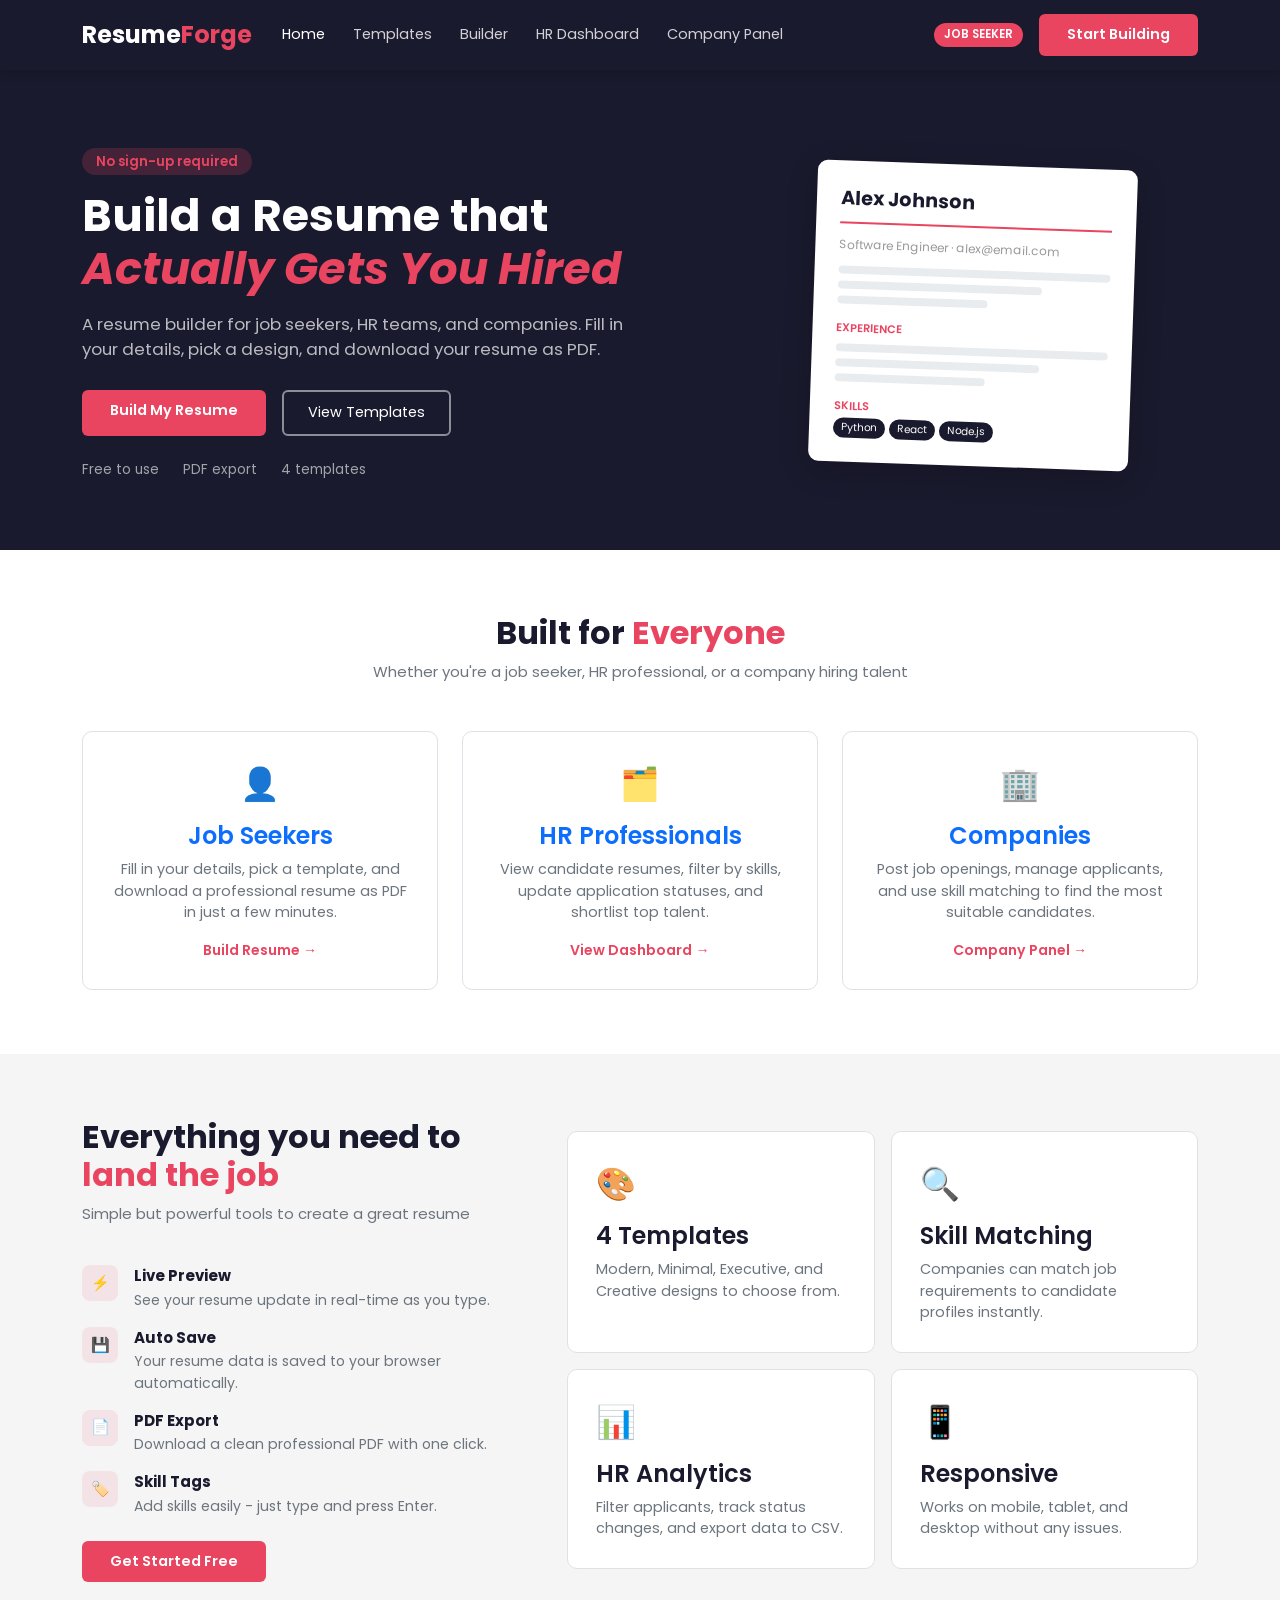
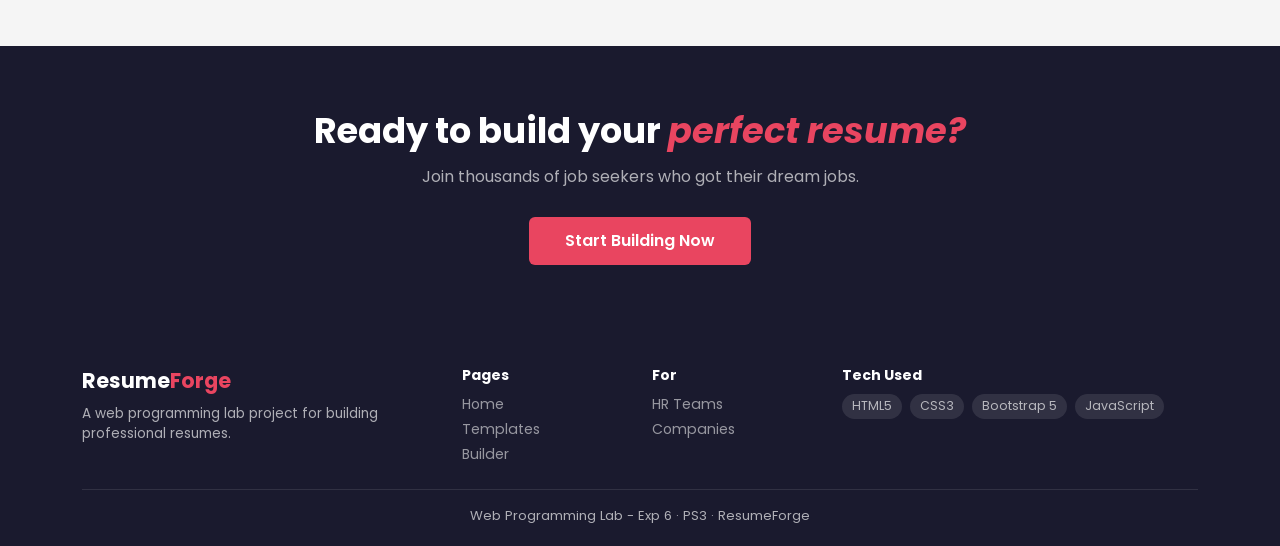
==== index.html @ 3fb2680b "abc" ====
<!DOCTYPE html>
<html lang="en">
<head>
  <meta charset="UTF-8">
  <meta name="viewport" content="width=device-width, initial-scale=1.0">
  <title>ResumeForge - Build Your Resume</title>
  <link href="https://cdn.jsdelivr.net/npm/bootstrap@5.3.0/dist/css/bootstrap.min.css" rel="stylesheet">
  <link rel="stylesheet" href="style.css">
</head>
<body>

<!-- Navbar -->
<nav class="navbar navbar-expand-lg">
  <div class="container">
    <a class="navbar-brand" href="index.html">Resume<span>Forge</span></a>
    <button class="navbar-toggler" type="button" data-bs-toggle="collapse" data-bs-target="#navMenu">
      <span class="navbar-toggler-icon"></span>
    </button>
    <div class="collapse navbar-collapse" id="navMenu">
      <ul class="navbar-nav me-auto mb-2 mb-lg-0">
        <li class="nav-item"><a class="nav-link active" href="index.html">Home</a></li>
        <li class="nav-item"><a class="nav-link" href="templates.html">Templates</a></li>
        <li class="nav-item"><a class="nav-link" href="builder.html">Builder</a></li>
        <li class="nav-item"><a class="nav-link" href="hr-dashboard.html">HR Dashboard</a></li>
        <li class="nav-item"><a class="nav-link" href="company.html">Company Panel</a></li>
      </ul>
      <div class="d-flex align-items-center gap-3">
        <span class="role-badge">Job Seeker</span>
        <a href="builder.html" class="btn-main">Start Building</a>
      </div>
    </div>
  </div>
</nav>

<!-- Hero Section -->
<section class="hero-section">
  <div class="container">
    <div class="row align-items-center">

      <!-- Left side text -->
      <div class="col-lg-6">
        <div class="mb-3">
          <span style="background:rgba(233,69,96,0.2); color:#e94560; padding:4px 14px; border-radius:20px; font-size:0.82rem; font-weight:600">
            No sign-up required
          </span>
        </div>
        <h1>Build a Resume that <em>Actually Gets You Hired</em></h1>
        <p>A resume builder for job seekers, HR teams, and companies. Fill in your details, pick a design, and download your resume as PDF.</p>
        <div class="d-flex flex-wrap gap-3">
          <a href="builder.html" class="btn-main">Build My Resume</a>
          <a href="templates.html" class="btn-outline-white">View Templates</a>
        </div>
        <div class="mt-4 d-flex gap-4" style="font-size:0.85rem; color:rgba(255,255,255,0.6)">
          <span>Free to use</span>
          <span>PDF export</span>
          <span>4 templates</span>
        </div>
      </div>

      <!-- Right side: sample resume card -->
      <div class="col-lg-5 offset-lg-1 mt-4 mt-lg-0">
        <div class="resume-demo-card">
          <div class="demo-name">Alex Johnson</div>
          <div style="font-size:0.75rem; color:#999; margin-bottom:12px">Software Engineer &middot; alex@email.com</div>
          <div class="demo-line"></div>
          <div class="demo-line medium"></div>
          <div class="demo-line short"></div>
          <div class="mt-3 mb-1" style="font-size:0.7rem; color:#e94560; font-weight:600; text-transform:uppercase">Experience</div>
          <div class="demo-line"></div>
          <div class="demo-line medium"></div>
          <div class="demo-line short"></div>
          <div class="mt-3 mb-1" style="font-size:0.7rem; color:#e94560; font-weight:600; text-transform:uppercase">Skills</div>
          <div class="d-flex gap-1 flex-wrap">
            <span style="background:#1a1a2e; color:white; padding:2px 8px; border-radius:20px; font-size:0.65rem">Python</span>
            <span style="background:#1a1a2e; color:white; padding:2px 8px; border-radius:20px; font-size:0.65rem">React</span>
            <span style="background:#1a1a2e; color:white; padding:2px 8px; border-radius:20px; font-size:0.65rem">Node.js</span>
          </div>
        </div>
      </div>

    </div>
  </div>
</section>

<!-- Who is this for -->
<section class="page-section" style="background:white">
  <div class="container">
    <div class="text-center mb-5">
      <h2 class="section-heading">Built for <span>Everyone</span></h2>
      <p class="section-sub">Whether you're a job seeker, HR professional, or a company hiring talent</p>
    </div>
    <div class="row g-4">

      <div class="col-md-4">
        <a href="builder.html" style="text-decoration:none">
          <div class="info-card text-center">
            <div class="icon">👤</div>
            <h4>Job Seekers</h4>
            <p>Fill in your details, pick a template, and download a professional resume as PDF in just a few minutes.</p>
            <div class="mt-3" style="color:#e94560; font-weight:600; font-size:0.88rem">Build Resume &rarr;</div>
          </div>
        </a>
      </div>

      <div class="col-md-4">
        <a href="hr-dashboard.html" style="text-decoration:none">
          <div class="info-card text-center">
            <div class="icon">🗂️</div>
            <h4>HR Professionals</h4>
            <p>View candidate resumes, filter by skills, update application statuses, and shortlist top talent.</p>
            <div class="mt-3" style="color:#e94560; font-weight:600; font-size:0.88rem">View Dashboard &rarr;</div>
          </div>
        </a>
      </div>

      <div class="col-md-4">
        <a href="company.html" style="text-decoration:none">
          <div class="info-card text-center">
            <div class="icon">🏢</div>
            <h4>Companies</h4>
            <p>Post job openings, manage applicants, and use skill matching to find the most suitable candidates.</p>
            <div class="mt-3" style="color:#e94560; font-weight:600; font-size:0.88rem">Company Panel &rarr;</div>
          </div>
        </a>
      </div>

    </div>
  </div>
</section>

<!-- Features -->
<section class="page-section" style="background:#f5f5f5">
  <div class="container">
    <div class="row align-items-center g-5">

      <div class="col-lg-5">
        <h2 class="section-heading">Everything you need to <span>land the job</span></h2>
        <p class="section-sub">Simple but powerful tools to create a great resume</p>

        <div class="d-flex flex-column gap-3">
          <div class="d-flex gap-3">
            <div style="width:36px; height:36px; background:rgba(233,69,96,0.1); border-radius:8px; display:flex; align-items:center; justify-content:center; flex-shrink:0">⚡</div>
            <div>
              <strong>Live Preview</strong>
              <p style="color:#6c757d; font-size:0.88rem; margin:2px 0 0">See your resume update in real-time as you type.</p>
            </div>
          </div>
          <div class="d-flex gap-3">
            <div style="width:36px; height:36px; background:rgba(233,69,96,0.1); border-radius:8px; display:flex; align-items:center; justify-content:center; flex-shrink:0">💾</div>
            <div>
              <strong>Auto Save</strong>
              <p style="color:#6c757d; font-size:0.88rem; margin:2px 0 0">Your resume data is saved to your browser automatically.</p>
            </div>
          </div>
          <div class="d-flex gap-3">
            <div style="width:36px; height:36px; background:rgba(233,69,96,0.1); border-radius:8px; display:flex; align-items:center; justify-content:center; flex-shrink:0">📄</div>
            <div>
              <strong>PDF Export</strong>
              <p style="color:#6c757d; font-size:0.88rem; margin:2px 0 0">Download a clean professional PDF with one click.</p>
            </div>
          </div>
          <div class="d-flex gap-3">
            <div style="width:36px; height:36px; background:rgba(233,69,96,0.1); border-radius:8px; display:flex; align-items:center; justify-content:center; flex-shrink:0">🏷️</div>
            <div>
              <strong>Skill Tags</strong>
              <p style="color:#6c757d; font-size:0.88rem; margin:2px 0 0">Add skills easily - just type and press Enter.</p>
            </div>
          </div>
        </div>

        <div class="mt-4">
          <a href="builder.html" class="btn-main">Get Started Free</a>
        </div>
      </div>

      <div class="col-lg-7">
        <div class="row g-3">
          <div class="col-6">
            <div class="info-card">
              <div class="icon">🎨</div>
              <h4>4 Templates</h4>
              <p>Modern, Minimal, Executive, and Creative designs to choose from.</p>
            </div>
          </div>
          <div class="col-6">
            <div class="info-card">
              <div class="icon">🔍</div>
              <h4>Skill Matching</h4>
              <p>Companies can match job requirements to candidate profiles instantly.</p>
            </div>
          </div>
          <div class="col-6">
            <div class="info-card">
              <div class="icon">📊</div>
              <h4>HR Analytics</h4>
              <p>Filter applicants, track status changes, and export data to CSV.</p>
            </div>
          </div>
          <div class="col-6">
            <div class="info-card">
              <div class="icon">📱</div>
              <h4>Responsive</h4>
              <p>Works on mobile, tablet, and desktop without any issues.</p>
            </div>
          </div>
        </div>
      </div>

    </div>
  </div>
</section>

<!-- CTA Banner -->
<section style="background:#1a1a2e; padding:64px 0; color:white; text-align:center">
  <div class="container">
    <h2 style="font-size:2.2rem; font-weight:700; margin-bottom:12px">Ready to build your <em style="color:#e94560">perfect resume?</em></h2>
    <p style="color:rgba(255,255,255,0.65); font-size:1rem; margin-bottom:28px">Join thousands of job seekers who got their dream jobs.</p>
    <a href="builder.html" class="btn-main" style="font-size:1rem; padding:12px 36px">Start Building Now</a>
  </div>
</section>

<!-- Footer -->
<footer>
  <div class="container">
    <div class="row g-4 mb-4">
      <div class="col-md-4">
        <div class="footer-brand mb-2">Resume<span>Forge</span></div>
        <p style="font-size:0.85rem">A web programming lab project for building professional resumes.</p>
      </div>
      <div class="col-md-2">
        <strong style="color:white; font-size:0.88rem">Pages</strong>
        <div class="mt-2 d-flex flex-column gap-1">
          <a href="index.html">Home</a>
          <a href="templates.html">Templates</a>
          <a href="builder.html">Builder</a>
        </div>
      </div>
      <div class="col-md-2">
        <strong style="color:white; font-size:0.88rem">For</strong>
        <div class="mt-2 d-flex flex-column gap-1">
          <a href="hr-dashboard.html">HR Teams</a>
          <a href="company.html">Companies</a>
        </div>
      </div>
      <div class="col-md-4">
        <strong style="color:white; font-size:0.88rem">Tech Used</strong>
        <div class="mt-2 d-flex flex-wrap gap-2">
          <span style="background:rgba(255,255,255,0.1); padding:3px 10px; border-radius:20px; font-size:0.78rem">HTML5</span>
          <span style="background:rgba(255,255,255,0.1); padding:3px 10px; border-radius:20px; font-size:0.78rem">CSS3</span>
          <span style="background:rgba(255,255,255,0.1); padding:3px 10px; border-radius:20px; font-size:0.78rem">Bootstrap 5</span>
          <span style="background:rgba(255,255,255,0.1); padding:3px 10px; border-radius:20px; font-size:0.78rem">JavaScript</span>
        </div>
      </div>
    </div>
    <div class="border-top pt-3 text-center" style="border-color:rgba(255,255,255,0.1)!important; font-size:0.82rem">
      Web Programming Lab - Exp 6 &middot; PS3 &middot; ResumeForge
    </div>
  </div>
</footer>

<script src="https://cdn.jsdelivr.net/npm/bootstrap@5.3.0/dist/js/bootstrap.bundle.min.js"></script>
<script src="script.js"></script>
</body>
</html>
---- style.css ----
/* Import Google Font */
@import url('https://fonts.googleapis.com/css2?family=Poppins:wght@300;400;500;600;700&display=swap');

/* Color variables - easy to change */
:root {
  --dark: #1a1a2e;
  --red: #e94560;
  --blue: #0f3460;
  --gold: #f5a623;
  --light: #f5f5f5;
  --white: #ffffff;
  --gray: #6c757d;
  --border: #dee2e6;
  --green: #28a745;
}

/* Basic reset */
* {
  box-sizing: border-box;
  margin: 0;
  padding: 0;
}

body {
  font-family: 'Poppins', sans-serif;
  background-color: var(--light);
  color: var(--dark);
  font-size: 15px;
}

/* ---- NAVBAR ---- */
.navbar {
  background-color: var(--dark) !important;
  padding: 12px 0;
  position: sticky;
  top: 0;
  z-index: 999;
  box-shadow: 0 2px 10px rgba(0,0,0,0.2);
}

.navbar-brand {
  font-size: 1.5rem;
  font-weight: 700;
  color: white !important;
}

.navbar-brand span {
  color: var(--red);
}

.nav-link {
  color: rgba(255,255,255,0.8) !important;
  font-size: 0.9rem;
  padding: 6px 14px !important;
}

.nav-link:hover,
.nav-link.active {
  color: white !important;
}

.navbar-toggler {
  border-color: rgba(255,255,255,0.4) !important;
}

.navbar-toggler-icon {
  filter: invert(1);
}

.role-badge {
  background-color: var(--red);
  color: white;
  font-size: 0.72rem;
  padding: 3px 10px;
  border-radius: 20px;
  font-weight: 600;
  text-transform: uppercase;
}

/* ---- BUTTONS ---- */
.btn-main {
  background-color: var(--red);
  color: white;
  border: none;
  padding: 10px 28px;
  border-radius: 6px;
  font-weight: 600;
  font-size: 0.9rem;
  text-decoration: none;
  display: inline-block;
  cursor: pointer;
  transition: background 0.2s;
}

.btn-main:hover {
  background-color: #c73852;
  color: white;
}

.btn-outline-white {
  background: transparent;
  color: white;
  border: 2px solid rgba(255,255,255,0.5);
  padding: 10px 24px;
  border-radius: 6px;
  font-size: 0.9rem;
  text-decoration: none;
  display: inline-block;
  transition: all 0.2s;
}

.btn-outline-white:hover {
  border-color: white;
  color: white;
  background: rgba(255,255,255,0.1);
}

.btn-red {
  background-color: var(--red);
  color: white;
  border: none;
  padding: 7px 18px;
  border-radius: 6px;
  font-size: 0.85rem;
  font-weight: 600;
  cursor: pointer;
  transition: background 0.2s;
}

.btn-red:hover {
  background-color: #c73852;
  color: white;
}

.btn-dark-outline {
  background: none;
  border: 1.5px solid var(--dark);
  color: var(--dark);
  padding: 7px 18px;
  border-radius: 6px;
  font-size: 0.85rem;
  cursor: pointer;
  transition: all 0.2s;
}

.btn-dark-outline:hover {
  background: var(--dark);
  color: white;
}

/* ---- HERO ---- */
.hero-section {
  background-color: var(--dark);
  color: white;
  padding: 80px 0 70px;
}

.hero-section h1 {
  font-size: 2.8rem;
  font-weight: 700;
  line-height: 1.2;
  margin-bottom: 16px;
}

.hero-section h1 em {
  color: var(--red);
  font-style: italic;
}

.hero-section p {
  color: rgba(255,255,255,0.7);
  font-size: 1.05rem;
  margin-bottom: 28px;
}

/* Sample resume card in hero */
.resume-demo-card {
  background: white;
  border-radius: 10px;
  padding: 24px;
  box-shadow: 0 8px 30px rgba(0,0,0,0.2);
  max-width: 320px;
  margin: 0 auto;
  transform: rotate(2deg);
}

.demo-name {
  font-size: 1.2rem;
  font-weight: 700;
  color: var(--dark);
  border-bottom: 2px solid var(--red);
  padding-bottom: 8px;
  margin-bottom: 12px;
}

.demo-line {
  height: 8px;
  background: #e9ecef;
  border-radius: 4px;
  margin: 7px 0;
}

.demo-line.short  { width: 55%; }
.demo-line.medium { width: 75%; }

/* ---- SECTION TITLES ---- */
.section-heading {
  font-size: 2rem;
  font-weight: 700;
  margin-bottom: 8px;
}

.section-heading span {
  color: var(--red);
}

.section-sub {
  color: var(--gray);
  margin-bottom: 40px;
}

.page-section {
  padding: 64px 0;
}

/* ---- INFO/FEATURE CARDS ---- */
.info-card {
  background: white;
  border-radius: 10px;
  padding: 28px;
  border: 1px solid var(--border);
  height: 100%;
  transition: box-shadow 0.2s, transform 0.2s;
}

.info-card:hover {
  box-shadow: 0 6px 24px rgba(0,0,0,0.1);
  transform: translateY(-3px);
}

.info-card .icon {
  font-size: 2rem;
  margin-bottom: 14px;
}

.info-card h4 {
  font-weight: 600;
  margin-bottom: 8px;
}

.info-card p {
  color: var(--gray);
  font-size: 0.9rem;
  margin: 0;
}

/* ---- TEMPLATE CARDS ---- */
.template-card {
  background: white;
  border-radius: 10px;
  overflow: hidden;
  border: 2px solid var(--border);
  cursor: pointer;
  transition: border-color 0.2s, transform 0.2s;
}

.template-card:hover,
.template-card.selected {
  border-color: var(--red);
  transform: translateY(-3px);
}

.template-preview-box {
  background: var(--dark);
  padding: 20px;
  min-height: 180px;
  display: flex;
  align-items: center;
  justify-content: center;
}

.mini-resume {
  background: white;
  width: 100px;
  padding: 10px;
  border-radius: 4px;
}

.mini-line {
  height: 5px;
  background: #eee;
  border-radius: 2px;
  margin: 4px 0;
}

.mini-line.dark    { background: var(--dark); height: 7px; width: 65%; }
.mini-line.colored { background: var(--red);  height: 3px; width: 45%; }
.mini-line.sm      { width: 50%; }

.template-info {
  padding: 14px;
}

.template-info h5 {
  font-weight: 600;
  font-size: 0.95rem;
  margin-bottom: 4px;
}

.template-info p {
  color: var(--gray);
  font-size: 0.82rem;
  margin: 0;
}

/* ---- BUILDER LAYOUT ---- */
.form-panel {
  background: white;
  min-height: calc(100vh - 60px);
  border-right: 1px solid var(--border);
  overflow-y: auto;
  max-height: calc(100vh - 60px);
  position: sticky;
  top: 60px;
}

.preview-panel {
  background: #ebebeb;
  padding: 20px;
  overflow-y: auto;
  max-height: calc(100vh - 60px);
  position: sticky;
  top: 60px;
}

/* Tab buttons in builder */
.builder-tabs .nav-link {
  color: var(--gray) !important;
  font-size: 0.82rem;
  padding: 5px 12px !important;
  border-radius: 6px !important;
}

.builder-tabs .nav-link.active {
  background-color: var(--red) !important;
  color: white !important;
}

/* Form labels and inputs */
.form-label {
  font-weight: 500;
  font-size: 0.88rem;
  margin-bottom: 4px;
}

.form-control,
.form-select {
  border: 1.5px solid var(--border);
  border-radius: 6px;
  font-size: 0.9rem;
  padding: 8px 12px;
  font-family: 'Poppins', sans-serif;
  background-color: var(--light);
}

.form-control:focus,
.form-select:focus {
  border-color: var(--red);
  box-shadow: 0 0 0 3px rgba(233,69,96,0.1);
  background: white;
}

.section-label {
  font-size: 0.78rem;
  font-weight: 600;
  text-transform: uppercase;
  letter-spacing: 0.8px;
  color: var(--red);
  margin-bottom: 12px;
  padding-bottom: 6px;
  border-bottom: 1px solid #eee;
}

.btn-add-entry {
  background: none;
  border: 1.5px dashed var(--border);
  color: var(--gray);
  padding: 8px 14px;
  border-radius: 6px;
  font-size: 0.85rem;
  width: 100%;
  cursor: pointer;
  transition: all 0.2s;
}

.btn-add-entry:hover {
  border-color: var(--red);
  color: var(--red);
}

.btn-remove-entry {
  background: none;
  border: none;
  color: var(--gray);
  font-size: 1.1rem;
  cursor: pointer;
  padding: 2px 6px;
}

.btn-remove-entry:hover {
  color: var(--red);
}

/* One entry block (education, experience etc.) */
.entry-block {
  background: var(--light);
  border: 1px solid var(--border);
  border-radius: 6px;
  padding: 14px;
  margin-bottom: 10px;
}

/* ---- SKILL TAGS ---- */
.skill-input-box {
  display: flex;
  flex-wrap: wrap;
  gap: 6px;
  padding: 8px;
  border: 1.5px solid var(--border);
  border-radius: 6px;
  background: var(--light);
  min-height: 44px;
  cursor: text;
}

.skill-input-box:focus-within {
  border-color: var(--red);
  background: white;
}

.skill-tag {
  background: var(--dark);
  color: white;
  padding: 3px 10px;
  border-radius: 20px;
  font-size: 0.8rem;
  display: flex;
  align-items: center;
  gap: 5px;
}

.skill-tag span {
  cursor: pointer;
  opacity: 0.7;
}

.skill-tag span:hover {
  opacity: 1;
}

#skill-input {
  border: none;
  outline: none;
  background: transparent;
  font-size: 0.88rem;
  min-width: 120px;
  flex: 1;
  font-family: 'Poppins', sans-serif;
}

/* ---- RESUME PREVIEW ---- */
.resume-preview {
  background: white;
  max-width: 660px;
  margin: 0 auto;
  box-shadow: 0 4px 30px rgba(0,0,0,0.15);
  min-height: 880px;
  font-size: 13px;
}

.preview-header {
  background: var(--dark);
  color: white;
  padding: 28px 32px 22px;
}

.preview-name {
  font-size: 1.9rem;
  font-weight: 700;
  margin-bottom: 4px;
}

.preview-title {
  color: var(--red);
  font-size: 0.9rem;
  font-weight: 500;
  margin-bottom: 10px;
}

.preview-contact {
  display: flex;
  flex-wrap: wrap;
  gap: 12px;
  font-size: 0.76rem;
  color: rgba(255,255,255,0.75);
}

.preview-body {
  padding: 24px 32px;
}

.preview-section {
  margin-bottom: 20px;
}

.preview-section-title {
  font-size: 1rem;
  font-weight: 700;
  color: var(--dark);
  border-bottom: 2px solid var(--red);
  padding-bottom: 3px;
  margin-bottom: 10px;
}

.preview-entry {
  margin-bottom: 10px;
}

.preview-entry-title {
  font-weight: 600;
  font-size: 0.88rem;
}

.preview-entry-sub {
  color: var(--blue);
  font-size: 0.8rem;
}

.preview-entry-date {
  float: right;
  color: var(--gray);
  font-size: 0.76rem;
}

.preview-entry-desc {
  color: #444;
  font-size: 0.82rem;
  margin-top: 4px;
  line-height: 1.5;
}

.preview-skills-wrap {
  display: flex;
  flex-wrap: wrap;
  gap: 6px;
  margin-top: 4px;
}

.preview-skill-tag {
  background: var(--dark);
  color: white;
  padding: 3px 12px;
  border-radius: 20px;
  font-size: 0.74rem;
}

.preview-summary {
  color: #444;
  font-size: 0.86rem;
  line-height: 1.6;
}

/* ---- HR DASHBOARD ---- */
.dashboard-top {
  background: var(--dark);
  color: white;
  padding: 44px 0 36px;
}

.stat-card {
  background: white;
  border-radius: 10px;
  padding: 20px 24px;
  text-align: center;
  border: 1px solid var(--border);
}

.stat-num {
  font-size: 2.2rem;
  font-weight: 700;
  color: var(--red);
  line-height: 1;
  margin-bottom: 4px;
}

.stat-label {
  color: var(--gray);
  font-size: 0.84rem;
}

.table-wrapper {
  background: white;
  border-radius: 10px;
  overflow: hidden;
  box-shadow: 0 2px 10px rgba(0,0,0,0.06);
}

.candidate-table thead th {
  background: var(--dark);
  color: rgba(255,255,255,0.85);
  font-size: 0.8rem;
  font-weight: 500;
  text-transform: uppercase;
  letter-spacing: 0.4px;
  border: none;
  padding: 12px 16px;
}

.candidate-table tbody td {
  padding: 12px 16px;
  vertical-align: middle;
  font-size: 0.88rem;
  border-color: #f0f0f0;
}

.candidate-table tbody tr:hover {
  background: #fafafa;
}

.skill-badge {
  background: var(--dark);
  color: white;
  padding: 2px 9px;
  border-radius: 20px;
  font-size: 0.71rem;
  display: inline-block;
  margin: 2px;
}

/* Status badge colors */
.status-badge {
  padding: 3px 10px;
  border-radius: 20px;
  font-size: 0.76rem;
  font-weight: 600;
}

.status-new         { background: rgba(40,167,69,0.12);  color: #1e7e34; }
.status-review      { background: rgba(245,166,35,0.15); color: #c77d00; }
.status-shortlisted { background: rgba(15,52,96,0.12);   color: var(--blue); }
.status-rejected    { background: rgba(233,69,96,0.1);   color: var(--red); }

/* Avatar circle with initials */
.avatar {
  width: 38px;
  height: 38px;
  background: var(--red);
  color: white;
  border-radius: 50%;
  display: flex;
  align-items: center;
  justify-content: center;
  font-weight: 600;
  font-size: 0.82rem;
  flex-shrink: 0;
}

/* ---- COMPANY PAGE ---- */
.job-card {
  background: white;
  border-radius: 10px;
  padding: 22px;
  border: 1px solid var(--border);
  transition: box-shadow 0.2s, border-color 0.2s;
  margin-bottom: 16px;
}

.job-card:hover {
  box-shadow: 0 4px 16px rgba(0,0,0,0.08);
  border-color: var(--red);
}

.job-tag {
  background: var(--light);
  color: var(--dark);
  padding: 3px 10px;
  border-radius: 6px;
  font-size: 0.76rem;
  font-weight: 500;
  border: 1px solid var(--border);
  display: inline-block;
}

/* ---- MODAL ---- */
.modal-content {
  border-radius: 10px;
  border: none;
}

.modal-header {
  background: var(--dark);
  color: white;
  border-radius: 10px 10px 0 0;
}

.btn-close-white {
  filter: invert(1);
}

/* ---- FOOTER ---- */
footer {
  background: var(--dark);
  color: rgba(255,255,255,0.65);
  padding: 36px 0 20px;
  font-size: 0.88rem;
}

footer a {
  color: rgba(255,255,255,0.55);
  text-decoration: none;
}

footer a:hover {
  color: var(--red);
}

.footer-brand {
  font-size: 1.3rem;
  font-weight: 700;
  color: white;
}

.footer-brand span {
  color: var(--red);
}

/* Search bar */
.search-group .form-control {
  border-radius: 6px 0 0 6px;
}

.search-group .btn {
  border-radius: 0 6px 6px 0;
  background: var(--red);
  border: none;
  color: white;
  padding: 8px 16px;
}

/* Print - hide everything except the resume */
@media print {
  .navbar, .form-panel, footer { display: none !important; }
  .preview-panel { max-height: none; overflow: visible; padding: 0; background: white; }
  .resume-preview { box-shadow: none; }
}

/* Mobile */
@media (max-width: 768px) {
  .hero-section { padding: 50px 0 40px; }
  .hero-section h1 { font-size: 1.9rem; }
  .form-panel, .preview-panel { position: static; max-height: none; overflow: visible; }
}
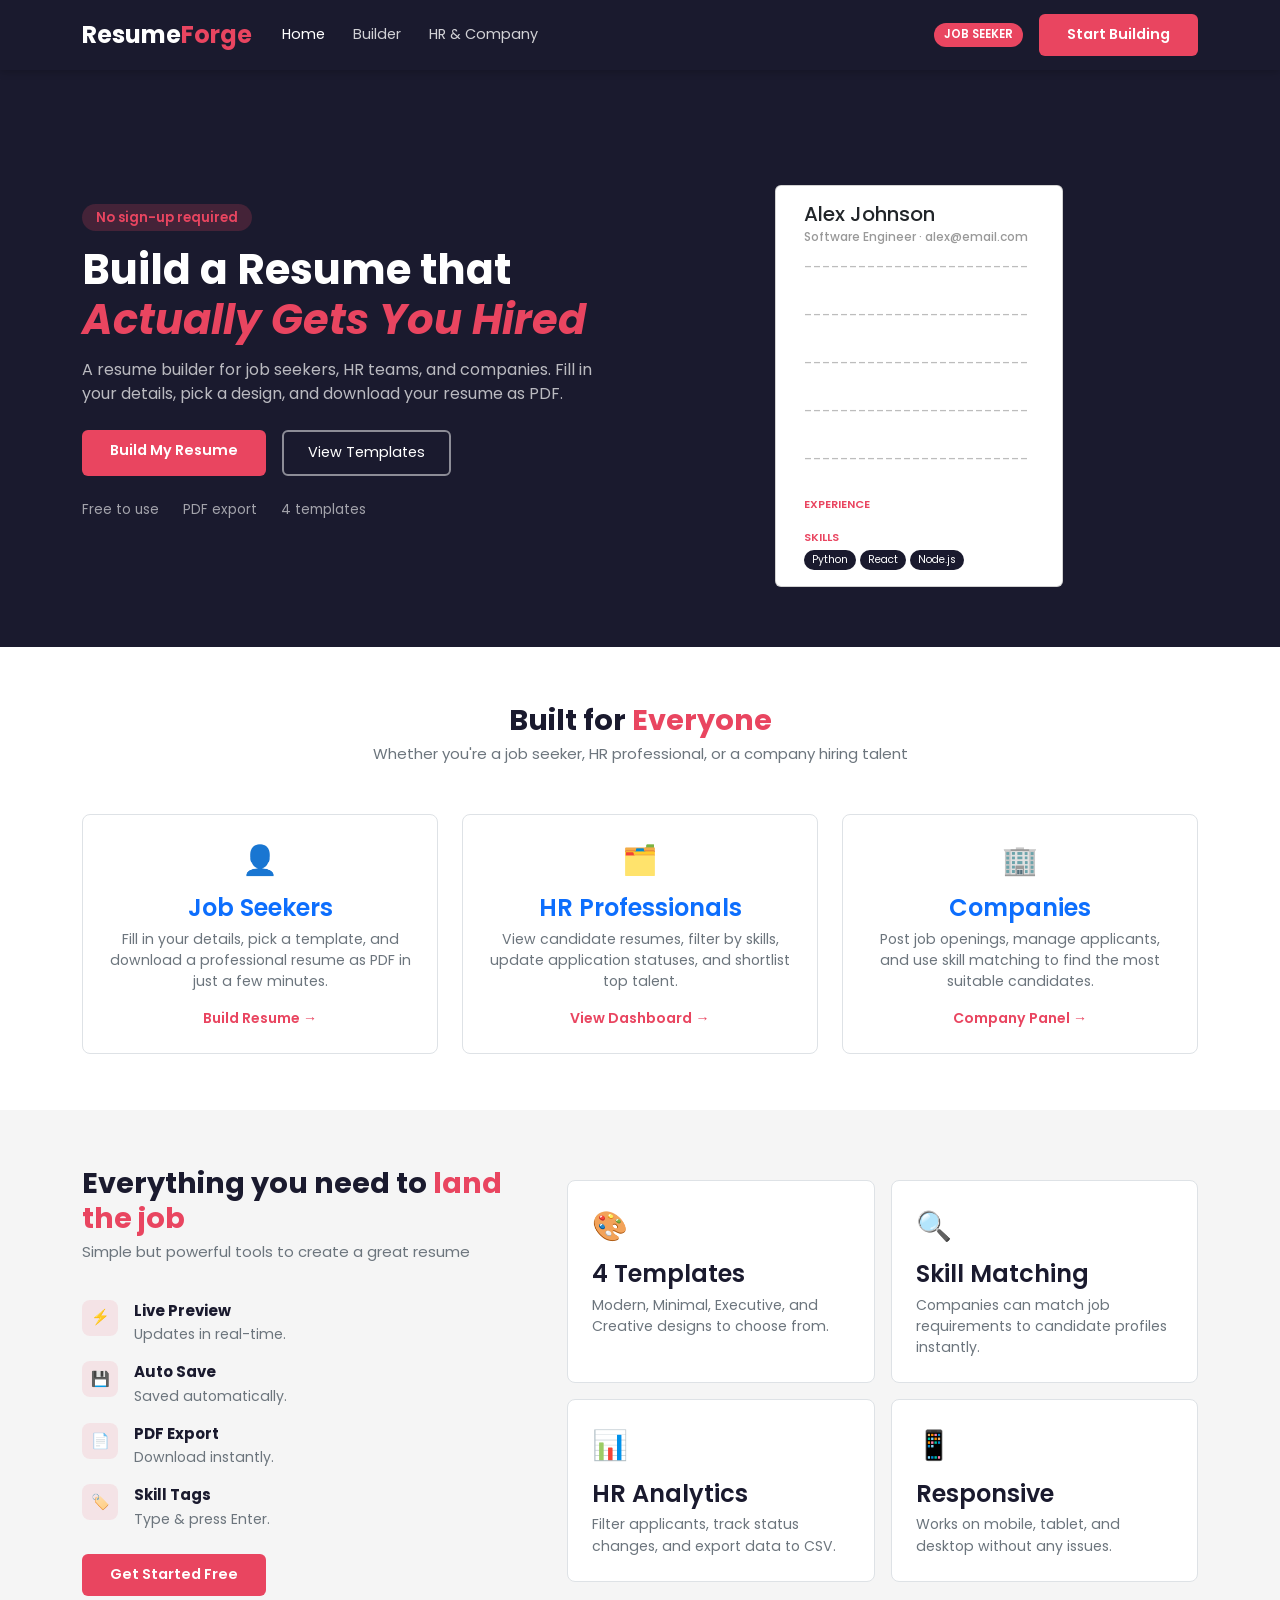
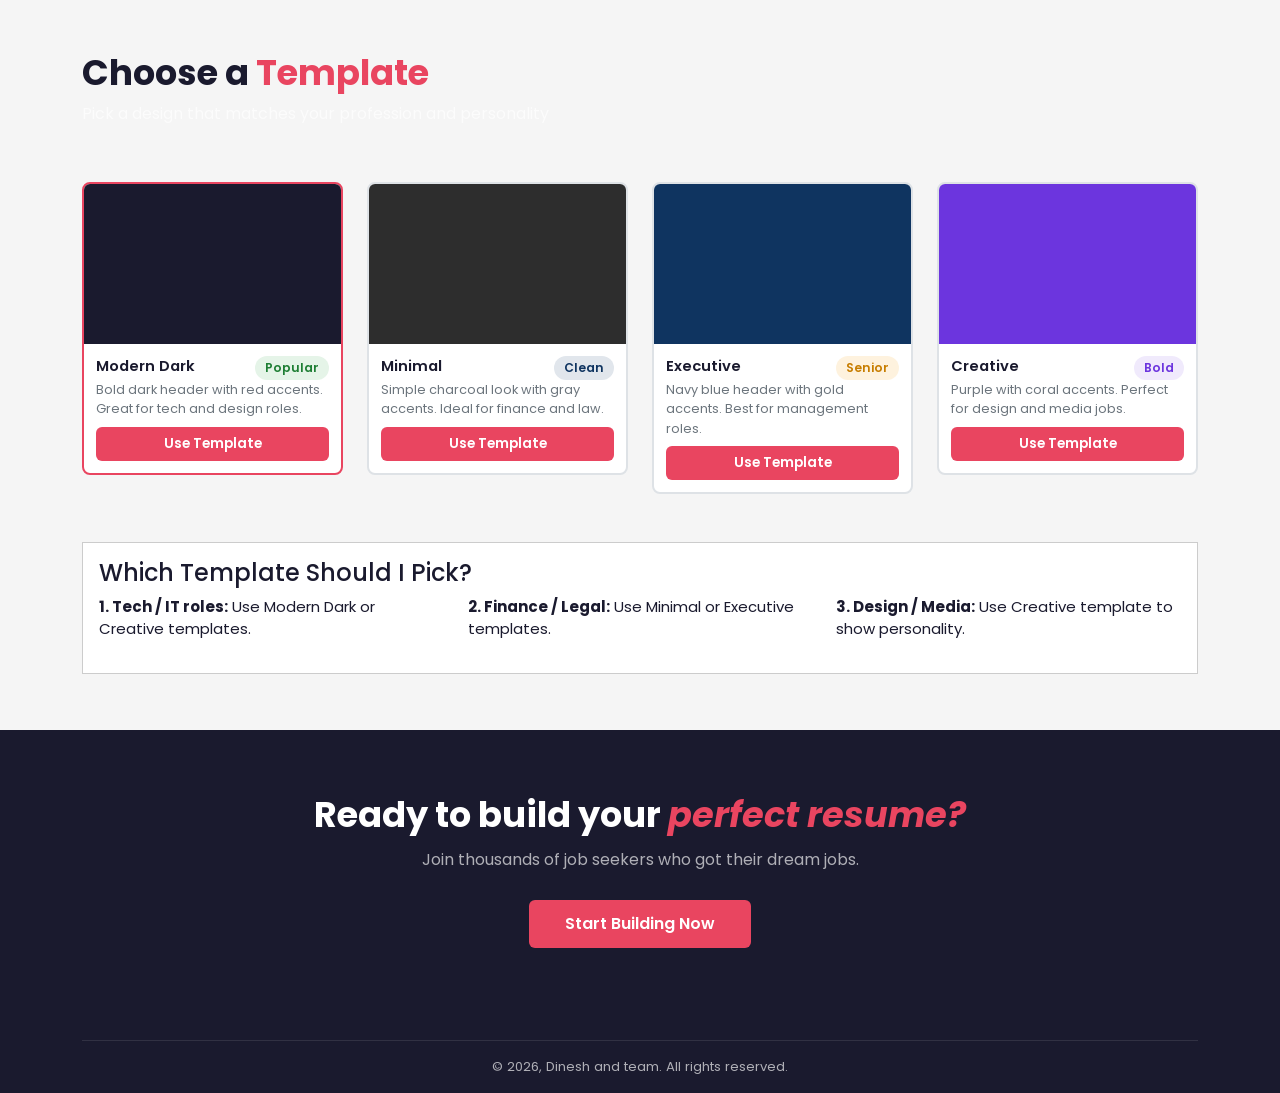
==== commit e6c8daba: "YDcommit1" ====
--- a/index.html
+++ b/index.html
@@ -1,264 +1,367 @@
 <!DOCTYPE html>
 <html lang="en">
+
 <head>
-  <meta charset="UTF-8">
-  <meta name="viewport" content="width=device-width, initial-scale=1.0">
-  <title>ResumeForge - Build Your Resume</title>
-  <link href="https://cdn.jsdelivr.net/npm/bootstrap@5.3.0/dist/css/bootstrap.min.css" rel="stylesheet">
-  <link rel="stylesheet" href="style.css">
+    <meta charset="UTF-8">
+    <meta name="viewport" content="width=device-width, initial-scale=1.0">
+    <title>ResumeForge - Build Your Resume</title>
+    <link href="https://cdn.jsdelivr.net/npm/bootstrap@5.3.0/dist/css/bootstrap.min.css" rel="stylesheet">
+    <link rel="stylesheet" href="style.css">
 </head>
+
 <body>
-
-<!-- Navbar -->
-<nav class="navbar navbar-expand-lg">
-  <div class="container">
-    <a class="navbar-brand" href="index.html">Resume<span>Forge</span></a>
-    <button class="navbar-toggler" type="button" data-bs-toggle="collapse" data-bs-target="#navMenu">
-      <span class="navbar-toggler-icon"></span>
-    </button>
-    <div class="collapse navbar-collapse" id="navMenu">
-      <ul class="navbar-nav me-auto mb-2 mb-lg-0">
-        <li class="nav-item"><a class="nav-link active" href="index.html">Home</a></li>
-        <li class="nav-item"><a class="nav-link" href="templates.html">Templates</a></li>
-        <li class="nav-item"><a class="nav-link" href="builder.html">Builder</a></li>
-        <li class="nav-item"><a class="nav-link" href="hr-dashboard.html">HR Dashboard</a></li>
-        <li class="nav-item"><a class="nav-link" href="company.html">Company Panel</a></li>
-      </ul>
-      <div class="d-flex align-items-center gap-3">
-        <span class="role-badge">Job Seeker</span>
-        <a href="builder.html" class="btn-main">Start Building</a>
-      </div>
+    <!-- Navbar -->
+    <nav class="navbar navbar-expand-lg">
+        <div class="container">
+            <a class="navbar-brand" href="index.html">Resume<span>Forge</span></a>
+            <button class="navbar-toggler" type="button" data-bs-toggle="collapse" data-bs-target="#navMenu">
+                <span class="navbar-toggler-icon"></span>
+            </button>
+            <div class="collapse navbar-collapse" id="navMenu">
+                <ul class="navbar-nav me-auto mb-2 mb-lg-0">
+                    <li class="nav-item"><a class="nav-link active" href="index.html">Home</a></li>
+                    <li class="nav-item"><a class="nav-link" href="builder.html">Builder</a></li>
+                    <li class="nav-item"><a class="nav-link" href="hr-dashboard.html">HR & Company</a></li>
+
+                </ul>
+                <div class="d-flex align-items-center gap-3">
+                    <span class="role-badge">Job Seeker</span>
+                    <a href="builder.html" class="btn-main">Start Building</a>
+                </div>
+            </div>
+        </div>
+    </nav>
+
+    <!-- Hero Section -->
+    <section class="hero-section">
+        <div class="container">
+            <div class="row align-items-center">
+                <!-- Left side text -->
+                <div class="col-lg-6">
+                    <div class="mb-3">
+                        <span
+                            style="background:rgba(233,69,96,0.2); color:#e94560; padding:4px 14px; border-radius:20px; font-size:0.82rem; font-weight:600">
+                            No sign-up required
+                        </span>
+                    </div>
+                    <h1>Build a Resume that <em>Actually Gets You Hired</em></h1>
+                    <p>A resume builder for job seekers, HR teams, and companies. Fill in your details, pick a design,
+                        and download your resume as PDF.</p>
+                    <div class="d-flex flex-wrap gap-3">
+                        <a href="builder.html" class="btn-main">Build My Resume</a>
+                        <a href="#template" class="btn-outline-white">View Templates</a>
+                    </div>
+                    <div class="mt-4 d-flex gap-4" style="font-size:0.85rem; color:rgba(255,255,255,0.6)">
+                        <span>Free to use</span>
+                        <span>PDF export</span>
+                        <span>4 templates</span>
+                    </div>
+                </div>
+                <div class="card" style="width: 18rem;margin-left: 15vh;margin-top: 5vh;">
+                    <div class="card-body">
+                        <h5 class="card-title">Alex Johnson</h5>
+                        <h6 class="card-subtitle mb-2 text-body-secondary">
+                            <div style="font-size:0.75rem; color:#999; margin-bottom:12px">Software Engineer &middot;
+                                alex@email.com</div>
+                        </h6>
+                        <p style="color: rgba(0, 0, 0, 0.26);">-------------------------</p>
+                        <p style="color: rgba(0, 0, 0, 0.26);">-------------------------</p>
+                        <p style="color: rgba(0, 0, 0, 0.26);">-------------------------</p>
+                        <p style="color: rgba(0, 0, 0, 0.26);">-------------------------</p>
+                        <p style="color: rgba(0, 0, 0, 0.26);">-------------------------</p>
+                        <div class="mt-3 mb-1"
+                            style="font-size:0.7rem; color:#e94560; font-weight:600; text-transform:uppercase">
+                            Experience</div>
+                        <div class="mt-3 mb-1"
+                            style="font-size:0.7rem; color:#e94560; font-weight:600; text-transform:uppercase">Skills
+                        </div>
+                        <div class="d-flex gap-1 flex-wrap">
+                            <span
+                                style="background:#1a1a2e; color:white; padding:2px 8px; border-radius:20px; font-size:0.65rem">Python</span>
+                            <span
+                                style="background:#1a1a2e; color:white; padding:2px 8px; border-radius:20px; font-size:0.65rem">React</span>
+                            <span
+                                style="background:#1a1a2e; color:white; padding:2px 8px; border-radius:20px; font-size:0.65rem">Node.js</span>
+                        </div>
+                    </div>
+                </div>
+
+            </div>
+        </div>
+    </section>
+    <!-- Who is this for -->
+    <section class="page-section" style="background:white">
+        <div class="container">
+            <div class="text-center mb-5">
+                <h2 class="section-heading">Built for <span>Everyone</span></h2>
+                <p class="section-sub">Whether you're a job seeker, HR professional, or a company hiring talent</p>
+            </div>
+            <div class="row g-4">
+                <div class="col-md-4" style="">
+                    <a href="builder.html" style="text-decoration:none">
+                        <div class="info-card text-center">
+                            <div class="icon">👤</div>
+                            <h4>Job Seekers</h4>
+                            <p>Fill in your details, pick a template, and download a professional resume as PDF in just
+                                a few minutes.</p>
+                            <div class="mt-3" style="color:#e94560; font-weight:600; font-size:0.88rem">Build Resume
+                                &rarr;</div>
+                        </div>
+                    </a>
+                </div>
+                <div class="col-md-4">
+                    <a href="hr-dashboard.html" style="text-decoration:none">
+                        <div class="info-card text-center">
+                            <div class="icon">🗂️</div>
+                            <h4>HR Professionals</h4>
+                            <p>View candidate resumes, filter by skills, update application statuses, and shortlist top
+                                talent.</p>
+                            <div class="mt-3" style="color:#e94560; font-weight:600; font-size:0.88rem">View Dashboard
+                                &rarr;</div>
+                        </div>
+                    </a>
+                </div>
+                <div class="col-md-4">
+                    <a href="hr-dashboard.html" style="text-decoration:none">
+                        <div class="info-card text-center">
+                            <div class="icon">🏢</div>
+                            <h4>Companies</h4>
+                            <p>Post job openings, manage applicants, and use skill matching to find the most suitable
+                                candidates.</p>
+                            <div class="mt-3" style="color:#e94560; font-weight:600; font-size:0.88rem">Company Panel
+                                &rarr;</div>
+                        </div>
+                    </a>
+                </div>
+
+
+            </div>
+        </div>
+    </section>
+    <!-- Features -->
+    <section class="page-section" style="background:#f5f5f5">
+        <div class="container">
+            <div class="row align-items-center g-5">
+                <div class="col-lg-5">
+                    <h2 class="section-heading">Everything you need to <span>land the job</span></h2>
+                    <p class="section-sub">Simple but powerful tools to create a great resume</p>
+                    <div class="d-flex flex-column gap-3">
+                        <div class="d-flex gap-3">
+                            <div
+                                style="width:36px;height:36px;background:rgba(233,69,96,0.1);border-radius:8px;display:flex;align-items:center;justify-content:center;">
+                                ⚡</div>
+                            <div>
+                                <strong>Live Preview</strong>
+                                <p style="color:#6c757d;font-size:0.88rem;margin:2px 0 0;">Updates in real-time.</p>
+                            </div>
+                        </div>
+                        <div class="d-flex gap-3">
+                            <div
+                                style="width:36px;height:36px;background:rgba(233,69,96,0.1);border-radius:8px;display:flex;align-items:center;justify-content:center;">
+                                💾</div>
+                            <div><strong>Auto Save</strong>
+                                <p style="color:#6c757d;font-size:0.88rem;margin:2px 0 0;">Saved automatically.</p>
+                            </div>
+                        </div>
+                        <div class="d-flex gap-3">
+                            <div
+                                style="width:36px;height:36px;background:rgba(233,69,96,0.1);border-radius:8px;display:flex;align-items:center;justify-content:center;">
+                                📄</div>
+                            <div><strong>PDF Export</strong>
+                                <p style="color:#6c757d;font-size:0.88rem;margin:2px 0 0;">Download instantly.</p>
+                            </div>
+                        </div>
+                        <div class="d-flex gap-3">
+                            <div
+                                style="width:36px;height:36px;background:rgba(233,69,96,0.1);border-radius:8px;display:flex;align-items:center;justify-content:center;">
+                                🏷️</div>
+                            <div><strong>Skill Tags</strong>
+                                <p style="color:#6c757d;font-size:0.88rem;margin:2px 0 0;">Type & press Enter.</p>
+                            </div>
+                        </div>
+                    </div>
+                    <div class="mt-4"><a href="builder.html" class="btn-main">Get Started Free</a></div>
+                </div>
+                <div class="col-lg-7">
+                    <div class="row g-3">
+                        <div class="col-6">
+                            <div class="info-card">
+                                <div class="icon">🎨</div>
+                                <h4>4 Templates</h4>
+                                <p>Modern, Minimal, Executive, and Creative designs to choose from.</p>
+                            </div>
+                        </div>
+                        <div class="col-6">
+                            <div class="info-card">
+                                <div class="icon">🔍</div>
+                                <h4>Skill Matching</h4>
+                                <p>Companies can match job requirements to candidate profiles instantly.</p>
+                            </div>
+                        </div>
+                        <div class="col-6">
+                            <div class="info-card">
+                                <div class="icon">📊</div>
+                                <h4>HR Analytics</h4>
+                                <p>Filter applicants, track status changes, and export data to CSV.</p>
+                            </div>
+                        </div>
+                        <div class="col-6">
+                            <div class="info-card">
+                                <div class="icon">📱</div>
+                                <h4>Responsive</h4>
+                                <p id="template">Works on mobile, tablet, and desktop without any issues.</p>
+                            </div>
+                        </div>
+                    </div>
+                </div>
+            </div>
+        </div>
+    </section>
+    <!-- tempaltes -->
+    <div class="container">
+        <h1 style="font-size:2.2rem; font-weight:700; margin-bottom:8px">Choose a <span
+                style="color:#e94560">Template</span></h1>
+        <p style="color:rgba(255,255,255,0.65); font-size:1rem; margin:0">Pick a design that matches your profession and
+            personality</p>
     </div>
-  </div>
-</nav>
-
-<!-- Hero Section -->
-<section class="hero-section">
-  <div class="container">
-    <div class="row align-items-center">
-
-      <!-- Left side text -->
-      <div class="col-lg-6">
-        <div class="mb-3">
-          <span style="background:rgba(233,69,96,0.2); color:#e94560; padding:4px 14px; border-radius:20px; font-size:0.82rem; font-weight:600">
-            No sign-up required
-          </span>
-        </div>
-        <h1>Build a Resume that <em>Actually Gets You Hired</em></h1>
-        <p>A resume builder for job seekers, HR teams, and companies. Fill in your details, pick a design, and download your resume as PDF.</p>
-        <div class="d-flex flex-wrap gap-3">
-          <a href="builder.html" class="btn-main">Build My Resume</a>
-          <a href="templates.html" class="btn-outline-white">View Templates</a>
-        </div>
-        <div class="mt-4 d-flex gap-4" style="font-size:0.85rem; color:rgba(255,255,255,0.6)">
-          <span>Free to use</span>
-          <span>PDF export</span>
-          <span>4 templates</span>
-        </div>
-      </div>
-
-      <!-- Right side: sample resume card -->
-      <div class="col-lg-5 offset-lg-1 mt-4 mt-lg-0">
-        <div class="resume-demo-card">
-          <div class="demo-name">Alex Johnson</div>
-          <div style="font-size:0.75rem; color:#999; margin-bottom:12px">Software Engineer &middot; alex@email.com</div>
-          <div class="demo-line"></div>
-          <div class="demo-line medium"></div>
-          <div class="demo-line short"></div>
-          <div class="mt-3 mb-1" style="font-size:0.7rem; color:#e94560; font-weight:600; text-transform:uppercase">Experience</div>
-          <div class="demo-line"></div>
-          <div class="demo-line medium"></div>
-          <div class="demo-line short"></div>
-          <div class="mt-3 mb-1" style="font-size:0.7rem; color:#e94560; font-weight:600; text-transform:uppercase">Skills</div>
-          <div class="d-flex gap-1 flex-wrap">
-            <span style="background:#1a1a2e; color:white; padding:2px 8px; border-radius:20px; font-size:0.65rem">Python</span>
-            <span style="background:#1a1a2e; color:white; padding:2px 8px; border-radius:20px; font-size:0.65rem">React</span>
-            <span style="background:#1a1a2e; color:white; padding:2px 8px; border-radius:20px; font-size:0.65rem">Node.js</span>
-          </div>
-        </div>
-      </div>
-
-    </div>
-  </div>
-</section>
-
-<!-- Who is this for -->
-<section class="page-section" style="background:white">
-  <div class="container">
-    <div class="text-center mb-5">
-      <h2 class="section-heading">Built for <span>Everyone</span></h2>
-      <p class="section-sub">Whether you're a job seeker, HR professional, or a company hiring talent</p>
-    </div>
-    <div class="row g-4">
-
-      <div class="col-md-4">
-        <a href="builder.html" style="text-decoration:none">
-          <div class="info-card text-center">
-            <div class="icon">👤</div>
-            <h4>Job Seekers</h4>
-            <p>Fill in your details, pick a template, and download a professional resume as PDF in just a few minutes.</p>
-            <div class="mt-3" style="color:#e94560; font-weight:600; font-size:0.88rem">Build Resume &rarr;</div>
-          </div>
-        </a>
-      </div>
-
-      <div class="col-md-4">
-        <a href="hr-dashboard.html" style="text-decoration:none">
-          <div class="info-card text-center">
-            <div class="icon">🗂️</div>
-            <h4>HR Professionals</h4>
-            <p>View candidate resumes, filter by skills, update application statuses, and shortlist top talent.</p>
-            <div class="mt-3" style="color:#e94560; font-weight:600; font-size:0.88rem">View Dashboard &rarr;</div>
-          </div>
-        </a>
-      </div>
-
-      <div class="col-md-4">
-        <a href="company.html" style="text-decoration:none">
-          <div class="info-card text-center">
-            <div class="icon">🏢</div>
-            <h4>Companies</h4>
-            <p>Post job openings, manage applicants, and use skill matching to find the most suitable candidates.</p>
-            <div class="mt-3" style="color:#e94560; font-weight:600; font-size:0.88rem">Company Panel &rarr;</div>
-          </div>
-        </a>
-      </div>
-
-    </div>
-  </div>
-</section>
-
-<!-- Features -->
-<section class="page-section" style="background:#f5f5f5">
-  <div class="container">
-    <div class="row align-items-center g-5">
-
-      <div class="col-lg-5">
-        <h2 class="section-heading">Everything you need to <span>land the job</span></h2>
-        <p class="section-sub">Simple but powerful tools to create a great resume</p>
-
-        <div class="d-flex flex-column gap-3">
-          <div class="d-flex gap-3">
-            <div style="width:36px; height:36px; background:rgba(233,69,96,0.1); border-radius:8px; display:flex; align-items:center; justify-content:center; flex-shrink:0">⚡</div>
-            <div>
-              <strong>Live Preview</strong>
-              <p style="color:#6c757d; font-size:0.88rem; margin:2px 0 0">See your resume update in real-time as you type.</p>
-            </div>
-          </div>
-          <div class="d-flex gap-3">
-            <div style="width:36px; height:36px; background:rgba(233,69,96,0.1); border-radius:8px; display:flex; align-items:center; justify-content:center; flex-shrink:0">💾</div>
-            <div>
-              <strong>Auto Save</strong>
-              <p style="color:#6c757d; font-size:0.88rem; margin:2px 0 0">Your resume data is saved to your browser automatically.</p>
-            </div>
-          </div>
-          <div class="d-flex gap-3">
-            <div style="width:36px; height:36px; background:rgba(233,69,96,0.1); border-radius:8px; display:flex; align-items:center; justify-content:center; flex-shrink:0">📄</div>
-            <div>
-              <strong>PDF Export</strong>
-              <p style="color:#6c757d; font-size:0.88rem; margin:2px 0 0">Download a clean professional PDF with one click.</p>
-            </div>
-          </div>
-          <div class="d-flex gap-3">
-            <div style="width:36px; height:36px; background:rgba(233,69,96,0.1); border-radius:8px; display:flex; align-items:center; justify-content:center; flex-shrink:0">🏷️</div>
-            <div>
-              <strong>Skill Tags</strong>
-              <p style="color:#6c757d; font-size:0.88rem; margin:2px 0 0">Add skills easily - just type and press Enter.</p>
-            </div>
-          </div>
-        </div>
-
-        <div class="mt-4">
-          <a href="builder.html" class="btn-main">Get Started Free</a>
-        </div>
-      </div>
-
-      <div class="col-lg-7">
-        <div class="row g-3">
-          <div class="col-6">
-            <div class="info-card">
-              <div class="icon">🎨</div>
-              <h4>4 Templates</h4>
-              <p>Modern, Minimal, Executive, and Creative designs to choose from.</p>
-            </div>
-          </div>
-          <div class="col-6">
-            <div class="info-card">
-              <div class="icon">🔍</div>
-              <h4>Skill Matching</h4>
-              <p>Companies can match job requirements to candidate profiles instantly.</p>
-            </div>
-          </div>
-          <div class="col-6">
-            <div class="info-card">
-              <div class="icon">📊</div>
-              <h4>HR Analytics</h4>
-              <p>Filter applicants, track status changes, and export data to CSV.</p>
-            </div>
-          </div>
-          <div class="col-6">
-            <div class="info-card">
-              <div class="icon">📱</div>
-              <h4>Responsive</h4>
-              <p>Works on mobile, tablet, and desktop without any issues.</p>
-            </div>
-          </div>
-        </div>
-      </div>
-
-    </div>
-  </div>
-</section>
-
-<!-- CTA Banner -->
-<section style="background:#1a1a2e; padding:64px 0; color:white; text-align:center">
-  <div class="container">
-    <h2 style="font-size:2.2rem; font-weight:700; margin-bottom:12px">Ready to build your <em style="color:#e94560">perfect resume?</em></h2>
-    <p style="color:rgba(255,255,255,0.65); font-size:1rem; margin-bottom:28px">Join thousands of job seekers who got their dream jobs.</p>
-    <a href="builder.html" class="btn-main" style="font-size:1rem; padding:12px 36px">Start Building Now</a>
-  </div>
-</section>
-
-<!-- Footer -->
-<footer>
-  <div class="container">
-    <div class="row g-4 mb-4">
-      <div class="col-md-4">
-        <div class="footer-brand mb-2">Resume<span>Forge</span></div>
-        <p style="font-size:0.85rem">A web programming lab project for building professional resumes.</p>
-      </div>
-      <div class="col-md-2">
-        <strong style="color:white; font-size:0.88rem">Pages</strong>
-        <div class="mt-2 d-flex flex-column gap-1">
-          <a href="index.html">Home</a>
-          <a href="templates.html">Templates</a>
-          <a href="builder.html">Builder</a>
-        </div>
-      </div>
-      <div class="col-md-2">
-        <strong style="color:white; font-size:0.88rem">For</strong>
-        <div class="mt-2 d-flex flex-column gap-1">
-          <a href="hr-dashboard.html">HR Teams</a>
-          <a href="company.html">Companies</a>
-        </div>
-      </div>
-      <div class="col-md-4">
-        <strong style="color:white; font-size:0.88rem">Tech Used</strong>
-        <div class="mt-2 d-flex flex-wrap gap-2">
-          <span style="background:rgba(255,255,255,0.1); padding:3px 10px; border-radius:20px; font-size:0.78rem">HTML5</span>
-          <span style="background:rgba(255,255,255,0.1); padding:3px 10px; border-radius:20px; font-size:0.78rem">CSS3</span>
-          <span style="background:rgba(255,255,255,0.1); padding:3px 10px; border-radius:20px; font-size:0.78rem">Bootstrap 5</span>
-          <span style="background:rgba(255,255,255,0.1); padding:3px 10px; border-radius:20px; font-size:0.78rem">JavaScript</span>
-        </div>
-      </div>
-    </div>
-    <div class="border-top pt-3 text-center" style="border-color:rgba(255,255,255,0.1)!important; font-size:0.82rem">
-      Web Programming Lab - Exp 6 &middot; PS3 &middot; ResumeForge
-    </div>
-  </div>
-</footer>
-
-<script src="https://cdn.jsdelivr.net/npm/bootstrap@5.3.0/dist/js/bootstrap.bundle.min.js"></script>
-<script src="script.js"></script>
+    <!-- Templates Grid -->
+    <section class="page-section">
+        <div class="container">
+            <div class="row g-4">
+                <!-- Template 1: Modern Dark -->
+                <div class="col-md-6 col-lg-3">
+                    <div class="template-card selected" onclick="selectCard(this)">
+                        <div class="template-preview-box" style="background:#1a1a2e">
+                            <div class="mini-resume">
+                                <div class="mini-line dark"></div>
+                                <div class="mini-line colored"></div>
+                                <div class="mini-line sm"></div>
+                                <div style="height:1px; background:#eee; margin:6px 0"></div>
+                                <div class="mini-line"></div>
+                                <div class="mini-line sm"></div>
+                            </div>
+                        </div>
+                        <div class="template-info">
+                            <div class="d-flex justify-content-between align-items-center">
+                                <h5>Modern Dark</h5>
+                                <span class="status-badge status-new">Popular</span>
+                            </div>
+                            <p>Bold dark header with red accents. Great for tech and design roles.</p>
+                            <a href="builder.html?template=modern"
+                                class="btn-red d-block text-center mt-2 text-decoration-none">Use Template</a>
+                        </div>
+                    </div>
+                </div>
+                <!-- Template 2: Minimal -->
+                <div class="col-md-6 col-lg-3">
+                    <div class="template-card" onclick="selectCard(this)">
+                        <div class="template-preview-box" style="background:#2d2d2d">
+                            <div class="mini-resume">
+                                <div class="mini-line" style="background:#2d2d2d; height:7px; width:65%"></div>
+                                <div class="mini-line" style="background:#888; height:3px; width:45%"></div>
+                                <div class="mini-line sm"></div>
+                                <div style="height:1px; background:#eee; margin:6px 0"></div>
+                                <div class="mini-line"></div>
+                                <div class="mini-line sm"></div>
+                            </div>
+                        </div>
+                        <div class="template-info">
+                            <div class="d-flex justify-content-between align-items-center">
+                                <h5>Minimal</h5>
+                                <span class="status-badge status-shortlisted">Clean</span>
+                            </div>
+                            <p>Simple charcoal look with gray accents. Ideal for finance and law.</p>
+                            <a href="builder.html?template=minimal"
+                                class="btn-red d-block text-center mt-2 text-decoration-none">Use Template</a>
+                        </div>
+                    </div>
+                </div>
+                <!-- Template 3: Executive -->
+                <div class="col-md-6 col-lg-3">
+                    <div class="template-card" onclick="selectCard(this)">
+                        <div class="template-preview-box" style="background:#0f3460">
+                            <div class="mini-resume">
+                                <div class="mini-line" style="background:#0f3460; height:7px; width:65%"></div>
+                                <div class="mini-line" style="background:#f5a623; height:3px; width:45%"></div>
+                                <div class="mini-line sm"></div>
+                                <div style="height:1px; background:#eee; margin:6px 0"></div>
+                                <div class="mini-line"></div>
+                                <div class="mini-line sm"></div>
+                            </div>
+                        </div>
+                        <div class="template-info">
+                            <div class="d-flex justify-content-between align-items-center">
+                                <h5>Executive</h5>
+                                <span class="status-badge status-review">Senior</span>
+                            </div>
+                            <p>Navy blue header with gold accents. Best for management roles.</p>
+                            <a href="builder.html?template=executive"
+                                class="btn-red d-block text-center mt-2 text-decoration-none">Use Template</a>
+                        </div>
+                    </div>
+                </div>
+                <!-- Template 4: Creative -->
+                <div class="col-md-6 col-lg-3">
+                    <div class="template-card" onclick="selectCard(this)">
+                        <div class="template-preview-box" style="background:#6c35de">
+                            <div class="mini-resume">
+                                <div class="mini-line" style="background:#6c35de; height:7px; width:65%"></div>
+                                <div class="mini-line" style="background:#ff6b6b; height:3px; width:45%"></div>
+                                <div class="mini-line sm"></div>
+                                <div style="height:1px; background:#eee; margin:6px 0"></div>
+                                <div class="mini-line"></div>
+                                <div class="mini-line sm"></div>
+                            </div>
+                        </div>
+                        <div class="template-info">
+                            <div class="d-flex justify-content-between align-items-center">
+                                <h5>Creative</h5>
+                                <span class="status-badge"
+                                    style="background:rgba(108,53,222,0.1); color:#6c35de">Bold</span>
+                            </div>
+                            <p>Purple with coral accents. Perfect for design and media jobs.</p>
+                            <a href="builder.html?template=creative"
+                                class="btn-red d-block text-center mt-2 text-decoration-none">Use Template</a>
+                        </div>
+                    </div>
+                </div>
+            </div>
+            <div class="mt-5 p-3" style="background:white; border:1px solid #ccc;">
+                <h4>Which Template Should I Pick?</h4>
+                <div class="row">
+                    <div class="col-md-4">
+                        <p><b>1. Tech / IT roles:</b> Use Modern Dark or Creative templates.</p>
+                    </div>
+                    <div class="col-md-4">
+                        <p><b>2. Finance / Legal:</b> Use Minimal or Executive templates.</p>
+                    </div>
+                    <div class="col-md-4">
+                        <p><b>3. Design / Media:</b> Use Creative template to show personality.</p>
+                    </div>
+                </div>
+            </div>
+        </div>
+    </section>
+    <!-- CTA Banner -->
+    <section style="background:#1a1a2e; padding:64px 0; color:white; text-align:center">
+        <div class="container">
+            <h2 style="font-size:2.2rem; font-weight:700; margin-bottom:12px">Ready to build your <em
+                    style="color:#e94560">perfect resume?</em></h2>
+            <p style="color:rgba(255,255,255,0.65); font-size:1rem; margin-bottom:28px">Join thousands of job seekers
+                who got their dream jobs.</p>
+            <a href="builder.html" class="btn-main" style="font-size:1rem; padding:12px 36px">Start Building Now</a>
+        </div>
+    </section>
+    <!-- Footer -->
+    <footer>
+        <div class="container">
+            <div class="border-top pt-3 text-center"
+                style="border-color:rgba(255,255,255,0.1)!important; font-size:0.82rem">© 2026, Dinesh and team. All
+                rights reserved.</div>
+        </div>
+    </footer>
+    <script src="https://cdn.jsdelivr.net/npm/bootstrap@5.3.0/dist/js/bootstrap.bundle.min.js"></script>
+    <script src="script.js"></script>
 </body>
+
 </html>
--- a/style.css
+++ b/style.css
@@ -1,762 +1,146 @@
-/* Import Google Font */
-@import url('https://fonts.googleapis.com/css2?family=Poppins:wght@300;400;500;600;700&display=swap');
+@import url('https://fonts.googleapis.com/css2?family=Poppins:wght@400;500;600;700&display=swap');
 
-/* Color variables - easy to change */
 :root {
-  --dark: #1a1a2e;
-  --red: #e94560;
-  --blue: #0f3460;
-  --gold: #f5a623;
-  --light: #f5f5f5;
-  --white: #ffffff;
-  --gray: #6c757d;
-  --border: #dee2e6;
-  --green: #28a745;
+  --dark: #1a1a2e; --red: #e94560; --blue: #0f3460;
+  --light: #f5f5f5; --gray: #6c757d; --border: #dee2e6;
 }
+* { box-sizing: border-box; margin: 0; padding: 0; }
+body { font-family: 'Poppins', sans-serif; background: var(--light); color: var(--dark); font-size: 15px; }
 
-/* Basic reset */
-* {
-  box-sizing: border-box;
-  margin: 0;
-  padding: 0;
-}
+/* NAVBAR */
+.navbar { background: var(--dark) !important; padding: 12px 0; position: sticky; top: 0; z-index: 999; box-shadow: 0 2px 8px rgba(0,0,0,0.2); }
+.navbar-brand { font-size: 1.5rem; font-weight: 700; color: white !important; }
+.navbar-brand span { color: var(--red); }
+.nav-link { color: rgba(255,255,255,0.8) !important; font-size: 0.9rem; padding: 6px 14px !important; }
+.nav-link:hover, .nav-link.active { color: white !important; }
+.navbar-toggler { border-color: rgba(255,255,255,0.4) !important; }
+.navbar-toggler-icon { filter: invert(1); }
+.role-badge { background: var(--red); color: white; font-size: 0.72rem; padding: 3px 10px; border-radius: 20px; font-weight: 600; text-transform: uppercase; }
 
-body {
-  font-family: 'Poppins', sans-serif;
-  background-color: var(--light);
-  color: var(--dark);
-  font-size: 15px;
-}
+/* BUTTONS */
+.btn-main { background: var(--red); color: white; border: none; padding: 10px 28px; border-radius: 6px; font-weight: 600; font-size: 0.9rem; text-decoration: none; display: inline-block; cursor: pointer; }
+.btn-main:hover { background: #c73852; color: white; }
+.btn-outline-white { background: transparent; color: white; border: 2px solid rgba(255,255,255,0.5); padding: 10px 24px; border-radius: 6px; font-size: 0.9rem; text-decoration: none; display: inline-block; }
+.btn-outline-white:hover { border-color: white; background: rgba(255,255,255,0.1); color: white; }
+.btn-red { background: var(--red); color: white; border: none; padding: 7px 18px; border-radius: 6px; font-size: 0.85rem; font-weight: 600; cursor: pointer; }
+.btn-red:hover { background: #c73852; color: white; }
+.btn-dark-outline { background: none; border: 1.5px solid var(--dark); color: var(--dark); padding: 7px 18px; border-radius: 6px; font-size: 0.85rem; cursor: pointer; }
+.btn-dark-outline:hover { background: var(--dark); color: white; }
 
-/* ---- NAVBAR ---- */
-.navbar {
-  background-color: var(--dark) !important;
-  padding: 12px 0;
-  position: sticky;
-  top: 0;
-  z-index: 999;
-  box-shadow: 0 2px 10px rgba(0,0,0,0.2);
-}
+/* HERO */
+.hero-section { background: var(--dark); color: white; padding: 70px 0 60px; }
+.hero-section h1 { font-size: 2.6rem; font-weight: 700; line-height: 1.2; margin-bottom: 14px; }
+.hero-section h1 em { color: var(--red); font-style: italic; }
+.hero-section p { color: rgba(255,255,255,0.7); font-size: 1rem; margin-bottom: 24px; }
 
-.navbar-brand {
-  font-size: 1.5rem;
-  font-weight: 700;
-  color: white !important;
-}
+/* HOME PAGE SECTIONS */
+.section-heading { font-size: 1.8rem; font-weight: 700; margin-bottom: 6px; }
+.section-heading span { color: var(--red); }
+.section-sub { color: var(--gray); margin-bottom: 36px; }
+.page-section { padding: 56px 0; }
 
-.navbar-brand span {
-  color: var(--red);
-}
+.info-card { background: white; border-radius: 8px; padding: 24px; border: 1px solid var(--border); height: 100%; }
+.info-card:hover { box-shadow: 0 4px 16px rgba(0,0,0,0.08); }
+.info-card .icon { font-size: 1.8rem; margin-bottom: 12px; }
+.info-card h4 { font-weight: 600; margin-bottom: 6px; }
+.info-card p { color: var(--gray); font-size: 0.88rem; margin: 0; }
 
-.nav-link {
-  color: rgba(255,255,255,0.8) !important;
-  font-size: 0.9rem;
-  padding: 6px 14px !important;
-}
+/* TEMPLATE CARDS */
+.template-card { background: white; border-radius: 8px; overflow: hidden; border: 2px solid var(--border); cursor: pointer; }
+.template-card:hover, .template-card.selected { border-color: var(--red); }
+.template-preview-box { background: var(--dark); padding: 20px; min-height: 160px; display: flex; align-items: center; justify-content: center; }
+.template-info { padding: 12px; }
+.template-info h5 { font-weight: 600; font-size: 0.92rem; margin-bottom: 2px; }
+.template-info p { color: var(--gray); font-size: 0.8rem; margin: 0; }
 
-.nav-link:hover,
-.nav-link.active {
-  color: white !important;
-}
+/* BUILDER LAYOUT */
+.form-panel { background: white; min-height: calc(100vh - 60px); border-right: 1px solid var(--border); overflow-y: auto; max-height: calc(100vh - 60px); position: sticky; top: 60px; }
+.preview-panel { background: #ebebeb; padding: 20px; overflow-y: auto; max-height: calc(100vh - 60px); position: sticky; top: 60px; }
+.builder-tabs .nav-link { color: var(--gray) !important; font-size: 0.82rem; padding: 5px 12px !important; border-radius: 6px !important; }
+.builder-tabs .nav-link.active { background: var(--red) !important; color: white !important; }
 
-.navbar-toggler {
-  border-color: rgba(255,255,255,0.4) !important;
-}
+/* FORM ELEMENTS */
+.form-label { font-weight: 500; font-size: 0.88rem; margin-bottom: 4px; }
+.form-control, .form-select { border: 1.5px solid var(--border); border-radius: 6px; font-size: 0.9rem; padding: 8px 12px; font-family: 'Poppins', sans-serif; background: var(--light); }
+.form-control:focus, .form-select:focus { border-color: var(--red); box-shadow: 0 0 0 3px rgba(233,69,96,0.1); background: white; }
+.section-label { font-size: 0.78rem; font-weight: 600; text-transform: uppercase; letter-spacing: 0.8px; color: var(--red); margin-bottom: 12px; padding-bottom: 6px; border-bottom: 1px solid #eee; }
+.btn-add-entry { background: none; border: 1.5px dashed var(--border); color: var(--gray); padding: 8px 14px; border-radius: 6px; font-size: 0.85rem; width: 100%; cursor: pointer; }
+.btn-add-entry:hover { border-color: var(--red); color: var(--red); }
+.btn-remove-entry { background: none; border: none; color: var(--gray); font-size: 1rem; cursor: pointer; padding: 2px 6px; }
+.btn-remove-entry:hover { color: var(--red); }
+.entry-block { background: var(--light); border: 1px solid var(--border); border-radius: 6px; padding: 12px; margin-bottom: 10px; }
 
-.navbar-toggler-icon {
-  filter: invert(1);
-}
+/* SKILL TAGS */
+.skill-input-box { display: flex; flex-wrap: wrap; gap: 6px; padding: 8px; border: 1.5px solid var(--border); border-radius: 6px; background: var(--light); min-height: 44px; cursor: text; }
+.skill-input-box:focus-within { border-color: var(--red); background: white; }
+.skill-tag { background: var(--dark); color: white; padding: 3px 10px; border-radius: 20px; font-size: 0.8rem; display: flex; align-items: center; gap: 5px; }
+.skill-tag span { cursor: pointer; opacity: 0.7; }
+.skill-tag span:hover { opacity: 1; }
+#skill-input { border: none; outline: none; background: transparent; font-size: 0.88rem; min-width: 120px; flex: 1; font-family: 'Poppins', sans-serif; }
 
-.role-badge {
-  background-color: var(--red);
-  color: white;
-  font-size: 0.72rem;
-  padding: 3px 10px;
-  border-radius: 20px;
-  font-weight: 600;
-  text-transform: uppercase;
-}
+/* RESUME PREVIEW */
+.resume-preview { background: white; max-width: 660px; margin: 0 auto; box-shadow: 0 4px 20px rgba(0,0,0,0.12); min-height: 880px; font-size: 13px; }
+.preview-header { background: var(--dark); color: white; padding: 26px 30px 20px; }
+.preview-name { font-size: 1.8rem; font-weight: 700; margin-bottom: 4px; }
+.preview-title { color: var(--red); font-size: 0.88rem; font-weight: 500; margin-bottom: 8px; }
+.preview-contact { display: flex; flex-wrap: wrap; gap: 12px; font-size: 0.76rem; color: rgba(255,255,255,0.75); }
+.preview-body { padding: 22px 30px; }
+.preview-section { margin-bottom: 18px; }
+.preview-section-title { font-size: 0.95rem; font-weight: 700; color: var(--dark); border-bottom: 2px solid var(--red); padding-bottom: 3px; margin-bottom: 8px; }
+.preview-entry { margin-bottom: 8px; }
+.preview-entry-title { font-weight: 600; font-size: 0.86rem; }
+.preview-entry-sub { color: var(--blue); font-size: 0.78rem; }
+.preview-entry-date { float: right; color: var(--gray); font-size: 0.75rem; }
+.preview-entry-desc { color: #444; font-size: 0.8rem; margin-top: 3px; line-height: 1.5; }
+.preview-skills-wrap { display: flex; flex-wrap: wrap; gap: 6px; margin-top: 4px; }
+.preview-skill-tag { background: var(--dark); color: white; padding: 3px 10px; border-radius: 20px; font-size: 0.73rem; }
+.preview-summary { color: #444; font-size: 0.85rem; line-height: 1.6; }
 
-/* ---- BUTTONS ---- */
-.btn-main {
-  background-color: var(--red);
-  color: white;
-  border: none;
-  padding: 10px 28px;
-  border-radius: 6px;
-  font-weight: 600;
-  font-size: 0.9rem;
-  text-decoration: none;
-  display: inline-block;
-  cursor: pointer;
-  transition: background 0.2s;
-}
-
-.btn-main:hover {
-  background-color: #c73852;
-  color: white;
-}
-
-.btn-outline-white {
-  background: transparent;
-  color: white;
-  border: 2px solid rgba(255,255,255,0.5);
-  padding: 10px 24px;
-  border-radius: 6px;
-  font-size: 0.9rem;
-  text-decoration: none;
-  display: inline-block;
-  transition: all 0.2s;
-}
-
-.btn-outline-white:hover {
-  border-color: white;
-  color: white;
-  background: rgba(255,255,255,0.1);
-}
-
-.btn-red {
-  background-color: var(--red);
-  color: white;
-  border: none;
-  padding: 7px 18px;
-  border-radius: 6px;
-  font-size: 0.85rem;
-  font-weight: 600;
-  cursor: pointer;
-  transition: background 0.2s;
-}
-
-.btn-red:hover {
-  background-color: #c73852;
-  color: white;
-}
-
-.btn-dark-outline {
-  background: none;
-  border: 1.5px solid var(--dark);
-  color: var(--dark);
-  padding: 7px 18px;
-  border-radius: 6px;
-  font-size: 0.85rem;
-  cursor: pointer;
-  transition: all 0.2s;
-}
-
-.btn-dark-outline:hover {
-  background: var(--dark);
-  color: white;
-}
-
-/* ---- HERO ---- */
-.hero-section {
-  background-color: var(--dark);
-  color: white;
-  padding: 80px 0 70px;
-}
-
-.hero-section h1 {
-  font-size: 2.8rem;
-  font-weight: 700;
-  line-height: 1.2;
-  margin-bottom: 16px;
-}
-
-.hero-section h1 em {
-  color: var(--red);
-  font-style: italic;
-}
-
-.hero-section p {
-  color: rgba(255,255,255,0.7);
-  font-size: 1.05rem;
-  margin-bottom: 28px;
-}
-
-/* Sample resume card in hero */
-.resume-demo-card {
-  background: white;
-  border-radius: 10px;
-  padding: 24px;
-  box-shadow: 0 8px 30px rgba(0,0,0,0.2);
-  max-width: 320px;
-  margin: 0 auto;
-  transform: rotate(2deg);
-}
-
-.demo-name {
-  font-size: 1.2rem;
-  font-weight: 700;
-  color: var(--dark);
-  border-bottom: 2px solid var(--red);
-  padding-bottom: 8px;
-  margin-bottom: 12px;
-}
-
-.demo-line {
-  height: 8px;
-  background: #e9ecef;
-  border-radius: 4px;
-  margin: 7px 0;
-}
-
-.demo-line.short  { width: 55%; }
-.demo-line.medium { width: 75%; }
-
-/* ---- SECTION TITLES ---- */
-.section-heading {
-  font-size: 2rem;
-  font-weight: 700;
-  margin-bottom: 8px;
-}
-
-.section-heading span {
-  color: var(--red);
-}
-
-.section-sub {
-  color: var(--gray);
-  margin-bottom: 40px;
-}
-
-.page-section {
-  padding: 64px 0;
-}
-
-/* ---- INFO/FEATURE CARDS ---- */
-.info-card {
-  background: white;
-  border-radius: 10px;
-  padding: 28px;
-  border: 1px solid var(--border);
-  height: 100%;
-  transition: box-shadow 0.2s, transform 0.2s;
-}
-
-.info-card:hover {
-  box-shadow: 0 6px 24px rgba(0,0,0,0.1);
-  transform: translateY(-3px);
-}
-
-.info-card .icon {
-  font-size: 2rem;
-  margin-bottom: 14px;
-}
-
-.info-card h4 {
-  font-weight: 600;
-  margin-bottom: 8px;
-}
-
-.info-card p {
-  color: var(--gray);
-  font-size: 0.9rem;
-  margin: 0;
-}
-
-/* ---- TEMPLATE CARDS ---- */
-.template-card {
-  background: white;
-  border-radius: 10px;
-  overflow: hidden;
-  border: 2px solid var(--border);
-  cursor: pointer;
-  transition: border-color 0.2s, transform 0.2s;
-}
-
-.template-card:hover,
-.template-card.selected {
-  border-color: var(--red);
-  transform: translateY(-3px);
-}
-
-.template-preview-box {
-  background: var(--dark);
-  padding: 20px;
-  min-height: 180px;
-  display: flex;
-  align-items: center;
-  justify-content: center;
-}
-
-.mini-resume {
-  background: white;
-  width: 100px;
-  padding: 10px;
-  border-radius: 4px;
-}
-
-.mini-line {
-  height: 5px;
-  background: #eee;
-  border-radius: 2px;
-  margin: 4px 0;
-}
-
-.mini-line.dark    { background: var(--dark); height: 7px; width: 65%; }
-.mini-line.colored { background: var(--red);  height: 3px; width: 45%; }
-.mini-line.sm      { width: 50%; }
-
-.template-info {
-  padding: 14px;
-}
-
-.template-info h5 {
-  font-weight: 600;
-  font-size: 0.95rem;
-  margin-bottom: 4px;
-}
-
-.template-info p {
-  color: var(--gray);
-  font-size: 0.82rem;
-  margin: 0;
-}
-
-/* ---- BUILDER LAYOUT ---- */
-.form-panel {
-  background: white;
-  min-height: calc(100vh - 60px);
-  border-right: 1px solid var(--border);
-  overflow-y: auto;
-  max-height: calc(100vh - 60px);
-  position: sticky;
-  top: 60px;
-}
-
-.preview-panel {
-  background: #ebebeb;
-  padding: 20px;
-  overflow-y: auto;
-  max-height: calc(100vh - 60px);
-  position: sticky;
-  top: 60px;
-}
-
-/* Tab buttons in builder */
-.builder-tabs .nav-link {
-  color: var(--gray) !important;
-  font-size: 0.82rem;
-  padding: 5px 12px !important;
-  border-radius: 6px !important;
-}
-
-.builder-tabs .nav-link.active {
-  background-color: var(--red) !important;
-  color: white !important;
-}
-
-/* Form labels and inputs */
-.form-label {
-  font-weight: 500;
-  font-size: 0.88rem;
-  margin-bottom: 4px;
-}
-
-.form-control,
-.form-select {
-  border: 1.5px solid var(--border);
-  border-radius: 6px;
-  font-size: 0.9rem;
-  padding: 8px 12px;
-  font-family: 'Poppins', sans-serif;
-  background-color: var(--light);
-}
-
-.form-control:focus,
-.form-select:focus {
-  border-color: var(--red);
-  box-shadow: 0 0 0 3px rgba(233,69,96,0.1);
-  background: white;
-}
-
-.section-label {
-  font-size: 0.78rem;
-  font-weight: 600;
-  text-transform: uppercase;
-  letter-spacing: 0.8px;
-  color: var(--red);
-  margin-bottom: 12px;
-  padding-bottom: 6px;
-  border-bottom: 1px solid #eee;
-}
-
-.btn-add-entry {
-  background: none;
-  border: 1.5px dashed var(--border);
-  color: var(--gray);
-  padding: 8px 14px;
-  border-radius: 6px;
-  font-size: 0.85rem;
-  width: 100%;
-  cursor: pointer;
-  transition: all 0.2s;
-}
-
-.btn-add-entry:hover {
-  border-color: var(--red);
-  color: var(--red);
-}
-
-.btn-remove-entry {
-  background: none;
-  border: none;
-  color: var(--gray);
-  font-size: 1.1rem;
-  cursor: pointer;
-  padding: 2px 6px;
-}
-
-.btn-remove-entry:hover {
-  color: var(--red);
-}
-
-/* One entry block (education, experience etc.) */
-.entry-block {
-  background: var(--light);
-  border: 1px solid var(--border);
-  border-radius: 6px;
-  padding: 14px;
-  margin-bottom: 10px;
-}
-
-/* ---- SKILL TAGS ---- */
-.skill-input-box {
-  display: flex;
-  flex-wrap: wrap;
-  gap: 6px;
-  padding: 8px;
-  border: 1.5px solid var(--border);
-  border-radius: 6px;
-  background: var(--light);
-  min-height: 44px;
-  cursor: text;
-}
-
-.skill-input-box:focus-within {
-  border-color: var(--red);
-  background: white;
-}
-
-.skill-tag {
-  background: var(--dark);
-  color: white;
-  padding: 3px 10px;
-  border-radius: 20px;
-  font-size: 0.8rem;
-  display: flex;
-  align-items: center;
-  gap: 5px;
-}
-
-.skill-tag span {
-  cursor: pointer;
-  opacity: 0.7;
-}
-
-.skill-tag span:hover {
-  opacity: 1;
-}
-
-#skill-input {
-  border: none;
-  outline: none;
-  background: transparent;
-  font-size: 0.88rem;
-  min-width: 120px;
-  flex: 1;
-  font-family: 'Poppins', sans-serif;
-}
-
-/* ---- RESUME PREVIEW ---- */
-.resume-preview {
-  background: white;
-  max-width: 660px;
-  margin: 0 auto;
-  box-shadow: 0 4px 30px rgba(0,0,0,0.15);
-  min-height: 880px;
-  font-size: 13px;
-}
-
-.preview-header {
-  background: var(--dark);
-  color: white;
-  padding: 28px 32px 22px;
-}
-
-.preview-name {
-  font-size: 1.9rem;
-  font-weight: 700;
-  margin-bottom: 4px;
-}
-
-.preview-title {
-  color: var(--red);
-  font-size: 0.9rem;
-  font-weight: 500;
-  margin-bottom: 10px;
-}
-
-.preview-contact {
-  display: flex;
-  flex-wrap: wrap;
-  gap: 12px;
-  font-size: 0.76rem;
-  color: rgba(255,255,255,0.75);
-}
-
-.preview-body {
-  padding: 24px 32px;
-}
-
-.preview-section {
-  margin-bottom: 20px;
-}
-
-.preview-section-title {
-  font-size: 1rem;
-  font-weight: 700;
-  color: var(--dark);
-  border-bottom: 2px solid var(--red);
-  padding-bottom: 3px;
-  margin-bottom: 10px;
-}
-
-.preview-entry {
-  margin-bottom: 10px;
-}
-
-.preview-entry-title {
-  font-weight: 600;
-  font-size: 0.88rem;
-}
-
-.preview-entry-sub {
-  color: var(--blue);
-  font-size: 0.8rem;
-}
-
-.preview-entry-date {
-  float: right;
-  color: var(--gray);
-  font-size: 0.76rem;
-}
-
-.preview-entry-desc {
-  color: #444;
-  font-size: 0.82rem;
-  margin-top: 4px;
-  line-height: 1.5;
-}
-
-.preview-skills-wrap {
-  display: flex;
-  flex-wrap: wrap;
-  gap: 6px;
-  margin-top: 4px;
-}
-
-.preview-skill-tag {
-  background: var(--dark);
-  color: white;
-  padding: 3px 12px;
-  border-radius: 20px;
-  font-size: 0.74rem;
-}
-
-.preview-summary {
-  color: #444;
-  font-size: 0.86rem;
-  line-height: 1.6;
-}
-
-/* ---- HR DASHBOARD ---- */
-.dashboard-top {
-  background: var(--dark);
-  color: white;
-  padding: 44px 0 36px;
-}
-
-.stat-card {
-  background: white;
-  border-radius: 10px;
-  padding: 20px 24px;
-  text-align: center;
-  border: 1px solid var(--border);
-}
-
-.stat-num {
-  font-size: 2.2rem;
-  font-weight: 700;
-  color: var(--red);
-  line-height: 1;
-  margin-bottom: 4px;
-}
-
-.stat-label {
-  color: var(--gray);
-  font-size: 0.84rem;
-}
-
-.table-wrapper {
-  background: white;
-  border-radius: 10px;
-  overflow: hidden;
-  box-shadow: 0 2px 10px rgba(0,0,0,0.06);
-}
-
-.candidate-table thead th {
-  background: var(--dark);
-  color: rgba(255,255,255,0.85);
-  font-size: 0.8rem;
-  font-weight: 500;
-  text-transform: uppercase;
-  letter-spacing: 0.4px;
-  border: none;
-  padding: 12px 16px;
-}
-
-.candidate-table tbody td {
-  padding: 12px 16px;
-  vertical-align: middle;
-  font-size: 0.88rem;
-  border-color: #f0f0f0;
-}
-
-.candidate-table tbody tr:hover {
-  background: #fafafa;
-}
-
-.skill-badge {
-  background: var(--dark);
-  color: white;
-  padding: 2px 9px;
-  border-radius: 20px;
-  font-size: 0.71rem;
-  display: inline-block;
-  margin: 2px;
-}
-
-/* Status badge colors */
-.status-badge {
-  padding: 3px 10px;
-  border-radius: 20px;
-  font-size: 0.76rem;
-  font-weight: 600;
-}
-
+/* HR & COMPANY PANEL */
+.dashboard-top { background: var(--dark); color: white; padding: 32px 0 24px; }
+.stat-card { background: white; border-radius: 8px; padding: 14px 18px; text-align: center; border: 1px solid var(--border); }
+.stat-num { font-size: 1.9rem; font-weight: 700; color: var(--red); line-height: 1; margin-bottom: 3px; }
+.stat-label { color: var(--gray); font-size: 0.8rem; }
+.candidate-table thead th { background: var(--dark); color: rgba(255,255,255,0.85); font-size: 0.8rem; font-weight: 500; border: none; padding: 10px 14px; }
+.candidate-table tbody td { padding: 10px 14px; vertical-align: middle; font-size: 0.86rem; border-color: #f0f0f0; }
+.candidate-table tbody tr:hover { background: #fafafa; }
+.skill-badge { background: var(--dark); color: white; padding: 2px 8px; border-radius: 20px; font-size: 0.71rem; display: inline-block; margin: 2px; }
+.status-badge { padding: 3px 10px; border-radius: 20px; font-size: 0.76rem; font-weight: 600; }
 .status-new         { background: rgba(40,167,69,0.12);  color: #1e7e34; }
 .status-review      { background: rgba(245,166,35,0.15); color: #c77d00; }
 .status-shortlisted { background: rgba(15,52,96,0.12);   color: var(--blue); }
 .status-rejected    { background: rgba(233,69,96,0.1);   color: var(--red); }
+.avatar { width: 34px; height: 34px; background: var(--red); color: white; border-radius: 50%; display: flex; align-items: center; justify-content: center; font-weight: 600; font-size: 0.76rem; flex-shrink: 0; }
+.tab-toggle button { padding: 7px 20px; border: 2px solid var(--dark); background: none; border-radius: 6px; font-weight: 600; font-size: 0.86rem; cursor: pointer; }
+.tab-toggle button.active { background: var(--dark); color: white; }
+.section-panel { display: none; }
+.section-panel.active { display: block; }
+.job-card { background: white; border-radius: 8px; padding: 16px; border: 1px solid var(--border); margin-bottom: 12px; }
+.job-card:hover { border-color: var(--red); }
+.job-tag { background: var(--light); color: var(--dark); padding: 2px 8px; border-radius: 6px; font-size: 0.76rem; border: 1px solid var(--border); display: inline-block; }
 
-/* Avatar circle with initials */
-.avatar {
-  width: 38px;
-  height: 38px;
-  background: var(--red);
-  color: white;
-  border-radius: 50%;
-  display: flex;
-  align-items: center;
-  justify-content: center;
-  font-weight: 600;
-  font-size: 0.82rem;
-  flex-shrink: 0;
-}
+/* MODAL */
+.modal-content { border-radius: 8px; border: none; }
+.modal-header { background: var(--dark); color: white; border-radius: 8px 8px 0 0; }
+.btn-close-white { filter: invert(1); }
 
-/* ---- COMPANY PAGE ---- */
-.job-card {
-  background: white;
-  border-radius: 10px;
-  padding: 22px;
-  border: 1px solid var(--border);
-  transition: box-shadow 0.2s, border-color 0.2s;
-  margin-bottom: 16px;
-}
+/* FOOTER */
+footer { background: var(--dark); color: rgba(255,255,255,0.65); padding: 28px 0 16px; font-size: 0.85rem; }
+footer a { color: rgba(255,255,255,0.55); text-decoration: none; }
+footer a:hover { color: var(--red); }
+.footer-brand { font-size: 1.2rem; font-weight: 700; color: white; }
+.footer-brand span { color: var(--red); }
 
-.job-card:hover {
-  box-shadow: 0 4px 16px rgba(0,0,0,0.08);
-  border-color: var(--red);
-}
-
-.job-tag {
-  background: var(--light);
-  color: var(--dark);
-  padding: 3px 10px;
-  border-radius: 6px;
-  font-size: 0.76rem;
-  font-weight: 500;
-  border: 1px solid var(--border);
-  display: inline-block;
-}
-
-/* ---- MODAL ---- */
-.modal-content {
-  border-radius: 10px;
-  border: none;
-}
-
-.modal-header {
-  background: var(--dark);
-  color: white;
-  border-radius: 10px 10px 0 0;
-}
-
-.btn-close-white {
-  filter: invert(1);
-}
-
-/* ---- FOOTER ---- */
-footer {
-  background: var(--dark);
-  color: rgba(255,255,255,0.65);
-  padding: 36px 0 20px;
-  font-size: 0.88rem;
-}
-
-footer a {
-  color: rgba(255,255,255,0.55);
-  text-decoration: none;
-}
-
-footer a:hover {
-  color: var(--red);
-}
-
-.footer-brand {
-  font-size: 1.3rem;
-  font-weight: 700;
-  color: white;
-}
-
-.footer-brand span {
-  color: var(--red);
-}
-
-/* Search bar */
-.search-group .form-control {
-  border-radius: 6px 0 0 6px;
-}
-
-.search-group .btn {
-  border-radius: 0 6px 6px 0;
-  background: var(--red);
-  border: none;
-  color: white;
-  padding: 8px 16px;
-}
-
-/* Print - hide everything except the resume */
+/* PRINT */
 @media print {
   .navbar, .form-panel, footer { display: none !important; }
   .preview-panel { max-height: none; overflow: visible; padding: 0; background: white; }
   .resume-preview { box-shadow: none; }
 }
 
-/* Mobile */
+/* MOBILE */
 @media (max-width: 768px) {
-  .hero-section { padding: 50px 0 40px; }
-  .hero-section h1 { font-size: 1.9rem; }
+  .hero-section { padding: 44px 0 36px; }
+  .hero-section h1 { font-size: 1.8rem; }
   .form-panel, .preview-panel { position: static; max-height: none; overflow: visible; }
 }
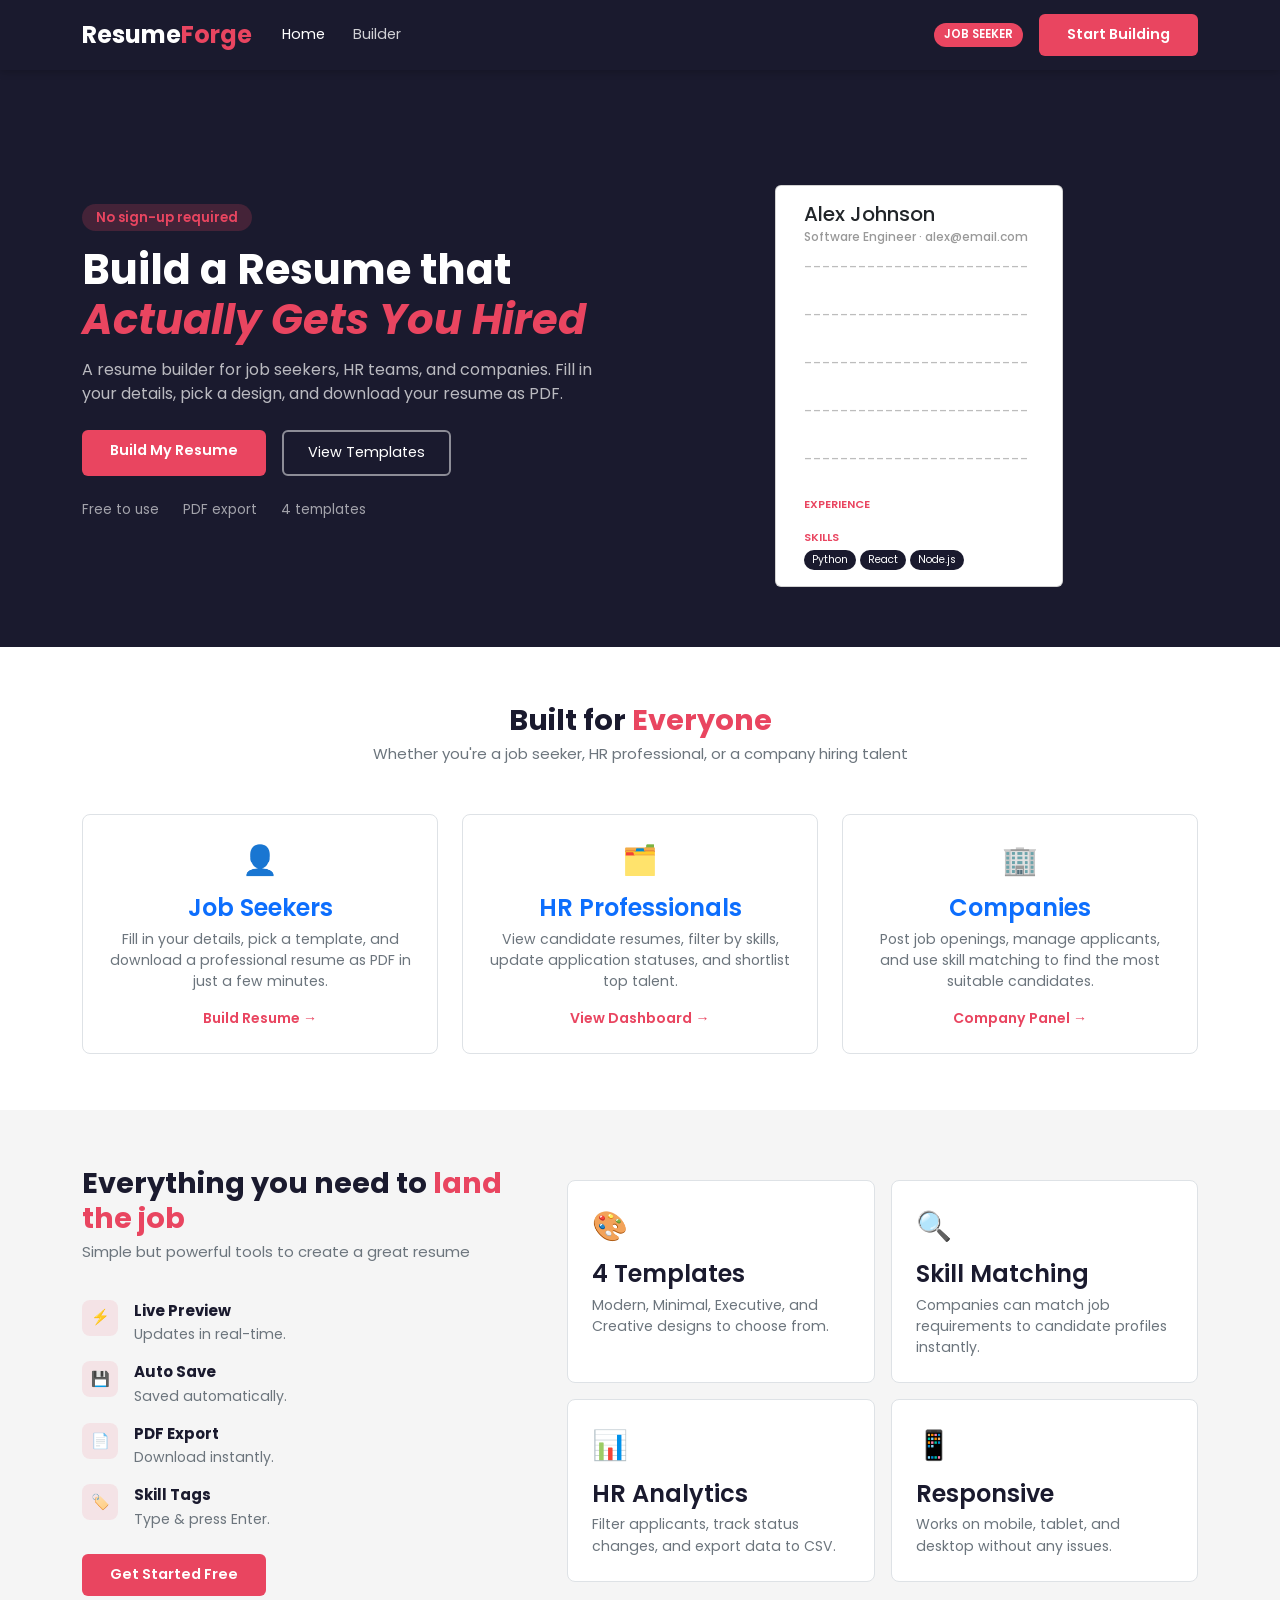
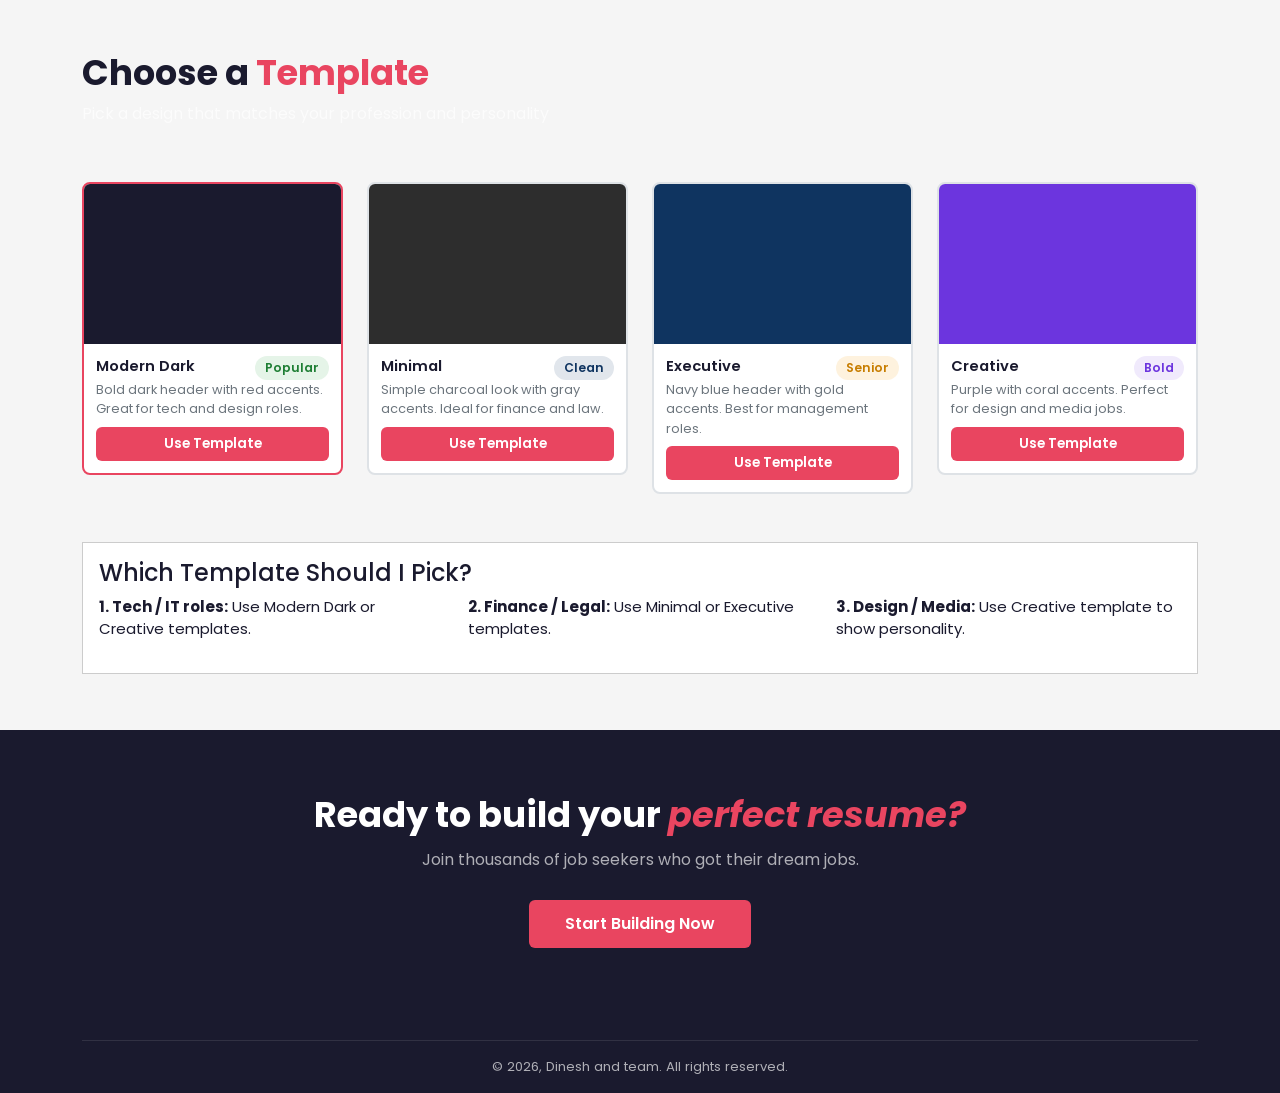
==== commit 1c532b43: "YD2commit" ====
--- a/index.html
+++ b/index.html
@@ -21,7 +21,6 @@
                 <ul class="navbar-nav me-auto mb-2 mb-lg-0">
                     <li class="nav-item"><a class="nav-link active" href="index.html">Home</a></li>
                     <li class="nav-item"><a class="nav-link" href="builder.html">Builder</a></li>
-                    <li class="nav-item"><a class="nav-link" href="hr-dashboard.html">HR & Company</a></li>
 
                 </ul>
                 <div class="d-flex align-items-center gap-3">
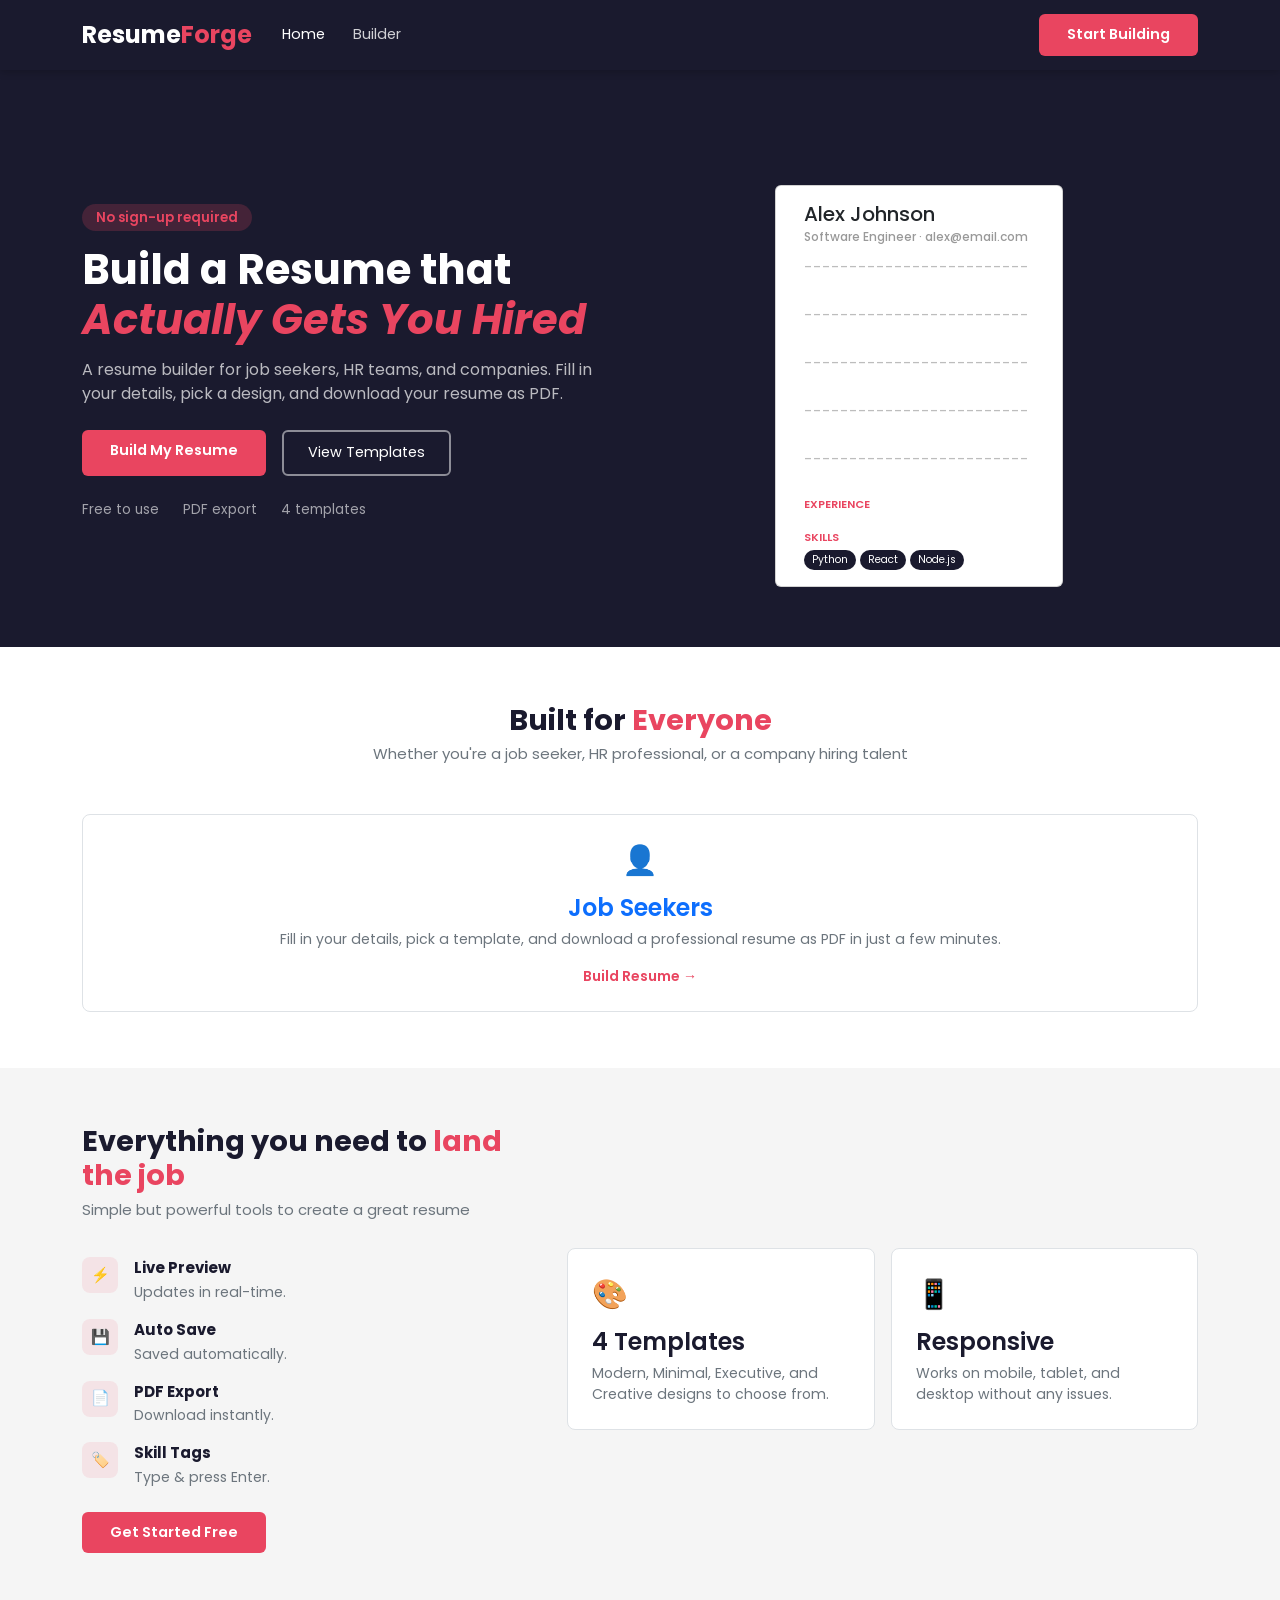
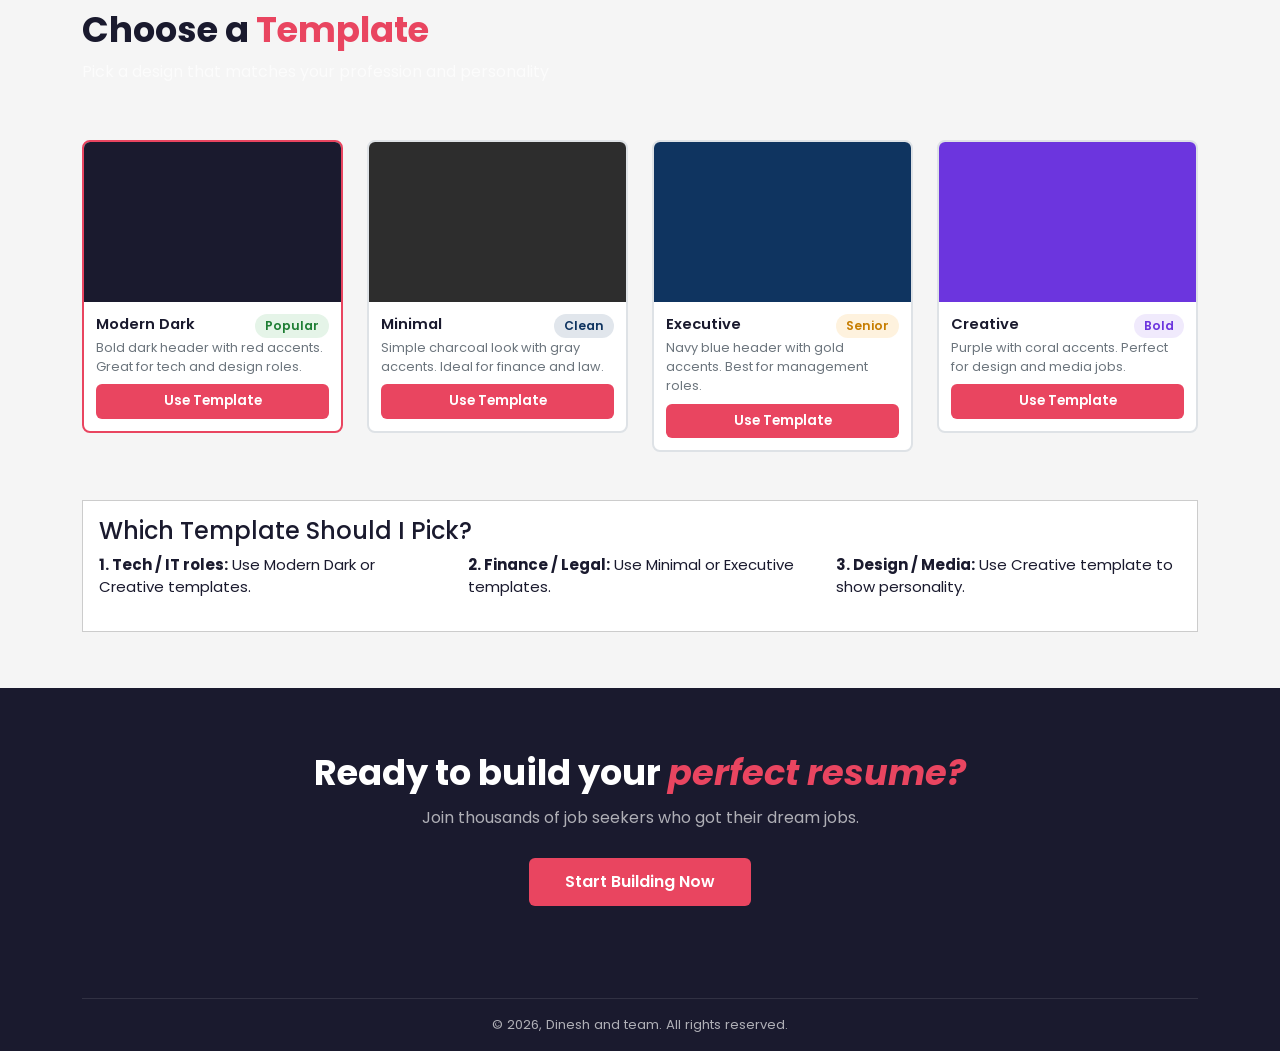
==== commit 7ac75f59: "YDCommit3" ====
--- a/index.html
+++ b/index.html
@@ -24,7 +24,6 @@
 
                 </ul>
                 <div class="d-flex align-items-center gap-3">
-                    <span class="role-badge">Job Seeker</span>
                     <a href="builder.html" class="btn-main">Start Building</a>
                 </div>
             </div>
@@ -96,7 +95,7 @@
                 <p class="section-sub">Whether you're a job seeker, HR professional, or a company hiring talent</p>
             </div>
             <div class="row g-4">
-                <div class="col-md-4" style="">
+                <div class="col-md-12" >
                     <a href="builder.html" style="text-decoration:none">
                         <div class="info-card text-center">
                             <div class="icon">👤</div>
@@ -108,30 +107,7 @@
                         </div>
                     </a>
                 </div>
-                <div class="col-md-4">
-                    <a href="hr-dashboard.html" style="text-decoration:none">
-                        <div class="info-card text-center">
-                            <div class="icon">🗂️</div>
-                            <h4>HR Professionals</h4>
-                            <p>View candidate resumes, filter by skills, update application statuses, and shortlist top
-                                talent.</p>
-                            <div class="mt-3" style="color:#e94560; font-weight:600; font-size:0.88rem">View Dashboard
-                                &rarr;</div>
-                        </div>
-                    </a>
-                </div>
-                <div class="col-md-4">
-                    <a href="hr-dashboard.html" style="text-decoration:none">
-                        <div class="info-card text-center">
-                            <div class="icon">🏢</div>
-                            <h4>Companies</h4>
-                            <p>Post job openings, manage applicants, and use skill matching to find the most suitable
-                                candidates.</p>
-                            <div class="mt-3" style="color:#e94560; font-weight:600; font-size:0.88rem">Company Panel
-                                &rarr;</div>
-                        </div>
-                    </a>
-                </div>
+         
 
 
             </div>
@@ -190,20 +166,7 @@
                                 <p>Modern, Minimal, Executive, and Creative designs to choose from.</p>
                             </div>
                         </div>
-                        <div class="col-6">
-                            <div class="info-card">
-                                <div class="icon">🔍</div>
-                                <h4>Skill Matching</h4>
-                                <p>Companies can match job requirements to candidate profiles instantly.</p>
-                            </div>
-                        </div>
-                        <div class="col-6">
-                            <div class="info-card">
-                                <div class="icon">📊</div>
-                                <h4>HR Analytics</h4>
-                                <p>Filter applicants, track status changes, and export data to CSV.</p>
-                            </div>
-                        </div>
+                        
                         <div class="col-6">
                             <div class="info-card">
                                 <div class="icon">📱</div>
--- a/style.css
+++ b/style.css
@@ -1,146 +1,614 @@
 @import url('https://fonts.googleapis.com/css2?family=Poppins:wght@400;500;600;700&display=swap');
 
 :root {
-  --dark: #1a1a2e; --red: #e94560; --blue: #0f3460;
-  --light: #f5f5f5; --gray: #6c757d; --border: #dee2e6;
-}
-* { box-sizing: border-box; margin: 0; padding: 0; }
-body { font-family: 'Poppins', sans-serif; background: var(--light); color: var(--dark); font-size: 15px; }
+    --dark: #1a1a2e;
+    --red: #e94560;
+    --blue: #0f3460;
+    --light: #f5f5f5;
+    --gray: #6c757d;
+    --border: #dee2e6;
+}
+
+* {
+    box-sizing: border-box;
+    margin: 0;
+    padding: 0;
+}
+
+body {
+    font-family: 'Poppins', sans-serif;
+    background: var(--light);
+    color: var(--dark);
+    font-size: 15px;
+}
 
 /* NAVBAR */
-.navbar { background: var(--dark) !important; padding: 12px 0; position: sticky; top: 0; z-index: 999; box-shadow: 0 2px 8px rgba(0,0,0,0.2); }
-.navbar-brand { font-size: 1.5rem; font-weight: 700; color: white !important; }
-.navbar-brand span { color: var(--red); }
-.nav-link { color: rgba(255,255,255,0.8) !important; font-size: 0.9rem; padding: 6px 14px !important; }
-.nav-link:hover, .nav-link.active { color: white !important; }
-.navbar-toggler { border-color: rgba(255,255,255,0.4) !important; }
-.navbar-toggler-icon { filter: invert(1); }
-.role-badge { background: var(--red); color: white; font-size: 0.72rem; padding: 3px 10px; border-radius: 20px; font-weight: 600; text-transform: uppercase; }
+.navbar {
+    background: var(--dark) !important;
+    padding: 12px 0;
+    position: sticky;
+    top: 0;
+    z-index: 999;
+    box-shadow: 0 2px 8px rgba(0, 0, 0, 0.2);
+}
+
+.navbar-brand {
+    font-size: 1.5rem;
+    font-weight: 700;
+    color: white !important;
+}
+
+.navbar-brand span {
+    color: var(--red);
+}
+
+.nav-link {
+    color: rgba(255, 255, 255, 0.8) !important;
+    font-size: 0.9rem;
+    padding: 6px 14px !important;
+}
+
+.nav-link:hover,
+.nav-link.active {
+    color: white !important;
+}
+
+.navbar-toggler {
+    border-color: rgba(255, 255, 255, 0.4) !important;
+}
+
+.navbar-toggler-icon {
+    filter: invert(1);
+}
+
+.role-badge {
+    background: var(--red);
+    color: white;
+    font-size: 0.72rem;
+    padding: 3px 10px;
+    border-radius: 20px;
+    font-weight: 600;
+    text-transform: uppercase;
+}
 
 /* BUTTONS */
-.btn-main { background: var(--red); color: white; border: none; padding: 10px 28px; border-radius: 6px; font-weight: 600; font-size: 0.9rem; text-decoration: none; display: inline-block; cursor: pointer; }
-.btn-main:hover { background: #c73852; color: white; }
-.btn-outline-white { background: transparent; color: white; border: 2px solid rgba(255,255,255,0.5); padding: 10px 24px; border-radius: 6px; font-size: 0.9rem; text-decoration: none; display: inline-block; }
-.btn-outline-white:hover { border-color: white; background: rgba(255,255,255,0.1); color: white; }
-.btn-red { background: var(--red); color: white; border: none; padding: 7px 18px; border-radius: 6px; font-size: 0.85rem; font-weight: 600; cursor: pointer; }
-.btn-red:hover { background: #c73852; color: white; }
-.btn-dark-outline { background: none; border: 1.5px solid var(--dark); color: var(--dark); padding: 7px 18px; border-radius: 6px; font-size: 0.85rem; cursor: pointer; }
-.btn-dark-outline:hover { background: var(--dark); color: white; }
+.btn-main {
+    background: var(--red);
+    color: white;
+    border: none;
+    padding: 10px 28px;
+    border-radius: 6px;
+    font-weight: 600;
+    font-size: 0.9rem;
+    text-decoration: none;
+    display: inline-block;
+    cursor: pointer;
+}
+
+.btn-main:hover {
+    background: #c73852;
+    color: white;
+}
+
+.btn-outline-white {
+    background: transparent;
+    color: white;
+    border: 2px solid rgba(255, 255, 255, 0.5);
+    padding: 10px 24px;
+    border-radius: 6px;
+    font-size: 0.9rem;
+    text-decoration: none;
+    display: inline-block;
+}
+
+.btn-outline-white:hover {
+    border-color: white;
+    background: rgba(255, 255, 255, 0.1);
+    color: white;
+}
+
+.btn-red {
+    background: var(--red);
+    color: white;
+    border: none;
+    padding: 7px 18px;
+    border-radius: 6px;
+    font-size: 0.85rem;
+    font-weight: 600;
+    cursor: pointer;
+}
+
+.btn-red:hover {
+    background: #c73852;
+    color: white;
+}
+
+.btn-dark-outline {
+    background: none;
+    border: 1.5px solid var(--dark);
+    color: var(--dark);
+    padding: 7px 18px;
+    border-radius: 6px;
+    font-size: 0.85rem;
+    cursor: pointer;
+}
+
+.btn-dark-outline:hover {
+    background: var(--dark);
+    color: white;
+}
 
 /* HERO */
-.hero-section { background: var(--dark); color: white; padding: 70px 0 60px; }
-.hero-section h1 { font-size: 2.6rem; font-weight: 700; line-height: 1.2; margin-bottom: 14px; }
-.hero-section h1 em { color: var(--red); font-style: italic; }
-.hero-section p { color: rgba(255,255,255,0.7); font-size: 1rem; margin-bottom: 24px; }
+.hero-section {
+    background: var(--dark);
+    color: white;
+    padding: 70px 0 60px;
+}
+
+.hero-section h1 {
+    font-size: 2.6rem;
+    font-weight: 700;
+    line-height: 1.2;
+    margin-bottom: 14px;
+}
+
+.hero-section h1 em {
+    color: var(--red);
+    font-style: italic;
+}
+
+.hero-section p {
+    color: rgba(255, 255, 255, 0.7);
+    font-size: 1rem;
+    margin-bottom: 24px;
+}
 
 /* HOME PAGE SECTIONS */
-.section-heading { font-size: 1.8rem; font-weight: 700; margin-bottom: 6px; }
-.section-heading span { color: var(--red); }
-.section-sub { color: var(--gray); margin-bottom: 36px; }
-.page-section { padding: 56px 0; }
-
-.info-card { background: white; border-radius: 8px; padding: 24px; border: 1px solid var(--border); height: 100%; }
-.info-card:hover { box-shadow: 0 4px 16px rgba(0,0,0,0.08); }
-.info-card .icon { font-size: 1.8rem; margin-bottom: 12px; }
-.info-card h4 { font-weight: 600; margin-bottom: 6px; }
-.info-card p { color: var(--gray); font-size: 0.88rem; margin: 0; }
+.section-heading {
+    font-size: 1.8rem;
+    font-weight: 700;
+    margin-bottom: 6px;
+}
+
+.section-heading span {
+    color: var(--red);
+}
+
+.section-sub {
+    color: var(--gray);
+    margin-bottom: 36px;
+}
+
+.page-section {
+    padding: 56px 0;
+}
+
+.info-card {
+    background: white;
+    border-radius: 8px;
+    padding: 24px;
+    border: 1px solid var(--border);
+    height: 100%;
+}
+
+.info-card:hover {
+    box-shadow: 0 4px 16px rgba(0, 0, 0, 0.08);
+}
+
+.info-card .icon {
+    font-size: 1.8rem;
+    margin-bottom: 12px;
+}
+
+.info-card h4 {
+    font-weight: 600;
+    margin-bottom: 6px;
+}
+
+.info-card p {
+    color: var(--gray);
+    font-size: 0.88rem;
+    margin: 0;
+}
 
 /* TEMPLATE CARDS */
-.template-card { background: white; border-radius: 8px; overflow: hidden; border: 2px solid var(--border); cursor: pointer; }
-.template-card:hover, .template-card.selected { border-color: var(--red); }
-.template-preview-box { background: var(--dark); padding: 20px; min-height: 160px; display: flex; align-items: center; justify-content: center; }
-.template-info { padding: 12px; }
-.template-info h5 { font-weight: 600; font-size: 0.92rem; margin-bottom: 2px; }
-.template-info p { color: var(--gray); font-size: 0.8rem; margin: 0; }
+.template-card {
+    background: white;
+    border-radius: 8px;
+    overflow: hidden;
+    border: 2px solid var(--border);
+    cursor: pointer;
+}
+
+.template-card:hover,
+.template-card.selected {
+    border-color: var(--red);
+}
+
+.template-preview-box {
+    background: var(--dark);
+    padding: 20px;
+    min-height: 160px;
+    display: flex;
+    align-items: center;
+    justify-content: center;
+}
+
+.template-info {
+    padding: 12px;
+}
+
+.template-info h5 {
+    font-weight: 600;
+    font-size: 0.92rem;
+    margin-bottom: 2px;
+}
+
+.template-info p {
+    color: var(--gray);
+    font-size: 0.8rem;
+    margin: 0;
+}
 
 /* BUILDER LAYOUT */
-.form-panel { background: white; min-height: calc(100vh - 60px); border-right: 1px solid var(--border); overflow-y: auto; max-height: calc(100vh - 60px); position: sticky; top: 60px; }
-.preview-panel { background: #ebebeb; padding: 20px; overflow-y: auto; max-height: calc(100vh - 60px); position: sticky; top: 60px; }
-.builder-tabs .nav-link { color: var(--gray) !important; font-size: 0.82rem; padding: 5px 12px !important; border-radius: 6px !important; }
-.builder-tabs .nav-link.active { background: var(--red) !important; color: white !important; }
+.form-panel {
+    background: white;
+    min-height: calc(100vh - 60px);
+    border-right: 1px solid var(--border);
+    overflow-y: auto;
+    max-height: calc(100vh - 60px);
+    position: sticky;
+    top: 60px;
+}
+
+.preview-panel {
+    background: #ebebeb;
+    padding: 20px;
+    overflow-y: auto;
+    max-height: calc(100vh - 60px);
+    position: sticky;
+    top: 60px;
+}
+
+.builder-tabs .nav-link {
+    color: var(--gray) !important;
+    font-size: 0.82rem;
+    padding: 5px 12px !important;
+    border-radius: 6px !important;
+}
+
+.builder-tabs .nav-link.active {
+    background: var(--red) !important;
+    color: white !important;
+}
 
 /* FORM ELEMENTS */
-.form-label { font-weight: 500; font-size: 0.88rem; margin-bottom: 4px; }
-.form-control, .form-select { border: 1.5px solid var(--border); border-radius: 6px; font-size: 0.9rem; padding: 8px 12px; font-family: 'Poppins', sans-serif; background: var(--light); }
-.form-control:focus, .form-select:focus { border-color: var(--red); box-shadow: 0 0 0 3px rgba(233,69,96,0.1); background: white; }
-.section-label { font-size: 0.78rem; font-weight: 600; text-transform: uppercase; letter-spacing: 0.8px; color: var(--red); margin-bottom: 12px; padding-bottom: 6px; border-bottom: 1px solid #eee; }
-.btn-add-entry { background: none; border: 1.5px dashed var(--border); color: var(--gray); padding: 8px 14px; border-radius: 6px; font-size: 0.85rem; width: 100%; cursor: pointer; }
-.btn-add-entry:hover { border-color: var(--red); color: var(--red); }
-.btn-remove-entry { background: none; border: none; color: var(--gray); font-size: 1rem; cursor: pointer; padding: 2px 6px; }
-.btn-remove-entry:hover { color: var(--red); }
-.entry-block { background: var(--light); border: 1px solid var(--border); border-radius: 6px; padding: 12px; margin-bottom: 10px; }
+.form-label {
+    font-weight: 500;
+    font-size: 0.88rem;
+    margin-bottom: 4px;
+}
+
+.form-control,
+.form-select {
+    border: 1.5px solid var(--border);
+    border-radius: 6px;
+    font-size: 0.9rem;
+    padding: 8px 12px;
+    font-family: 'Poppins', sans-serif;
+    background: var(--light);
+}
+
+.form-control:focus,
+.form-select:focus {
+    border-color: var(--red);
+    box-shadow: 0 0 0 3px rgba(233, 69, 96, 0.1);
+    background: white;
+}
+
+.section-label {
+    font-size: 0.78rem;
+    font-weight: 600;
+    text-transform: uppercase;
+    letter-spacing: 0.8px;
+    color: var(--red);
+    margin-bottom: 12px;
+    padding-bottom: 6px;
+    border-bottom: 1px solid #eee;
+}
+
+.btn-add-entry {
+    background: none;
+    border: 1.5px dashed var(--border);
+    color: var(--gray);
+    padding: 8px 14px;
+    border-radius: 6px;
+    font-size: 0.85rem;
+    width: 100%;
+    cursor: pointer;
+}
+
+.btn-add-entry:hover {
+    border-color: var(--red);
+    color: var(--red);
+}
+
+.btn-remove-entry {
+    background: none;
+    border: none;
+    color: var(--gray);
+    font-size: 1rem;
+    cursor: pointer;
+    padding: 2px 6px;
+}
+
+.btn-remove-entry:hover {
+    color: var(--red);
+}
+
+.entry-block {
+    background: var(--light);
+    border: 1px solid var(--border);
+    border-radius: 6px;
+    padding: 12px;
+    margin-bottom: 10px;
+}
 
 /* SKILL TAGS */
-.skill-input-box { display: flex; flex-wrap: wrap; gap: 6px; padding: 8px; border: 1.5px solid var(--border); border-radius: 6px; background: var(--light); min-height: 44px; cursor: text; }
-.skill-input-box:focus-within { border-color: var(--red); background: white; }
-.skill-tag { background: var(--dark); color: white; padding: 3px 10px; border-radius: 20px; font-size: 0.8rem; display: flex; align-items: center; gap: 5px; }
-.skill-tag span { cursor: pointer; opacity: 0.7; }
-.skill-tag span:hover { opacity: 1; }
-#skill-input { border: none; outline: none; background: transparent; font-size: 0.88rem; min-width: 120px; flex: 1; font-family: 'Poppins', sans-serif; }
+.skill-input-box {
+    display: flex;
+    flex-wrap: wrap;
+    gap: 6px;
+    padding: 8px;
+    border: 1.5px solid var(--border);
+    border-radius: 6px;
+    background: var(--light);
+    min-height: 44px;
+    cursor: text;
+}
+
+.skill-input-box:focus-within {
+    border-color: var(--red);
+    background: white;
+}
+
+.skill-tag {
+    background: var(--dark);
+    color: white;
+    padding: 3px 10px;
+    border-radius: 20px;
+    font-size: 0.8rem;
+    display: flex;
+    align-items: center;
+    gap: 5px;
+}
+
+.skill-tag span {
+    cursor: pointer;
+    opacity: 0.7;
+}
+
+.skill-tag span:hover {
+    opacity: 1;
+}
+
+#skill-input {
+    border: none;
+    outline: none;
+    background: transparent;
+    font-size: 0.88rem;
+    min-width: 120px;
+    flex: 1;
+    font-family: 'Poppins', sans-serif;
+}
 
 /* RESUME PREVIEW */
-.resume-preview { background: white; max-width: 660px; margin: 0 auto; box-shadow: 0 4px 20px rgba(0,0,0,0.12); min-height: 880px; font-size: 13px; }
-.preview-header { background: var(--dark); color: white; padding: 26px 30px 20px; }
-.preview-name { font-size: 1.8rem; font-weight: 700; margin-bottom: 4px; }
-.preview-title { color: var(--red); font-size: 0.88rem; font-weight: 500; margin-bottom: 8px; }
-.preview-contact { display: flex; flex-wrap: wrap; gap: 12px; font-size: 0.76rem; color: rgba(255,255,255,0.75); }
-.preview-body { padding: 22px 30px; }
-.preview-section { margin-bottom: 18px; }
-.preview-section-title { font-size: 0.95rem; font-weight: 700; color: var(--dark); border-bottom: 2px solid var(--red); padding-bottom: 3px; margin-bottom: 8px; }
-.preview-entry { margin-bottom: 8px; }
-.preview-entry-title { font-weight: 600; font-size: 0.86rem; }
-.preview-entry-sub { color: var(--blue); font-size: 0.78rem; }
-.preview-entry-date { float: right; color: var(--gray); font-size: 0.75rem; }
-.preview-entry-desc { color: #444; font-size: 0.8rem; margin-top: 3px; line-height: 1.5; }
-.preview-skills-wrap { display: flex; flex-wrap: wrap; gap: 6px; margin-top: 4px; }
-.preview-skill-tag { background: var(--dark); color: white; padding: 3px 10px; border-radius: 20px; font-size: 0.73rem; }
-.preview-summary { color: #444; font-size: 0.85rem; line-height: 1.6; }
-
-/* HR & COMPANY PANEL */
-.dashboard-top { background: var(--dark); color: white; padding: 32px 0 24px; }
-.stat-card { background: white; border-radius: 8px; padding: 14px 18px; text-align: center; border: 1px solid var(--border); }
-.stat-num { font-size: 1.9rem; font-weight: 700; color: var(--red); line-height: 1; margin-bottom: 3px; }
-.stat-label { color: var(--gray); font-size: 0.8rem; }
-.candidate-table thead th { background: var(--dark); color: rgba(255,255,255,0.85); font-size: 0.8rem; font-weight: 500; border: none; padding: 10px 14px; }
-.candidate-table tbody td { padding: 10px 14px; vertical-align: middle; font-size: 0.86rem; border-color: #f0f0f0; }
-.candidate-table tbody tr:hover { background: #fafafa; }
-.skill-badge { background: var(--dark); color: white; padding: 2px 8px; border-radius: 20px; font-size: 0.71rem; display: inline-block; margin: 2px; }
-.status-badge { padding: 3px 10px; border-radius: 20px; font-size: 0.76rem; font-weight: 600; }
-.status-new         { background: rgba(40,167,69,0.12);  color: #1e7e34; }
-.status-review      { background: rgba(245,166,35,0.15); color: #c77d00; }
-.status-shortlisted { background: rgba(15,52,96,0.12);   color: var(--blue); }
-.status-rejected    { background: rgba(233,69,96,0.1);   color: var(--red); }
-.avatar { width: 34px; height: 34px; background: var(--red); color: white; border-radius: 50%; display: flex; align-items: center; justify-content: center; font-weight: 600; font-size: 0.76rem; flex-shrink: 0; }
-.tab-toggle button { padding: 7px 20px; border: 2px solid var(--dark); background: none; border-radius: 6px; font-weight: 600; font-size: 0.86rem; cursor: pointer; }
-.tab-toggle button.active { background: var(--dark); color: white; }
-.section-panel { display: none; }
-.section-panel.active { display: block; }
-.job-card { background: white; border-radius: 8px; padding: 16px; border: 1px solid var(--border); margin-bottom: 12px; }
-.job-card:hover { border-color: var(--red); }
-.job-tag { background: var(--light); color: var(--dark); padding: 2px 8px; border-radius: 6px; font-size: 0.76rem; border: 1px solid var(--border); display: inline-block; }
+.resume-preview {
+    background: white;
+    max-width: 660px;
+    margin: 0 auto;
+    box-shadow: 0 4px 20px rgba(0, 0, 0, 0.12);
+    min-height: 880px;
+    font-size: 13px;
+}
+
+.preview-header {
+    background: var(--dark);
+    color: white;
+    padding: 26px 30px 20px;
+}
+
+.preview-name {
+    font-size: 1.8rem;
+    font-weight: 700;
+    margin-bottom: 4px;
+}
+
+.preview-title {
+    color: var(--red);
+    font-size: 0.88rem;
+    font-weight: 500;
+    margin-bottom: 8px;
+}
+
+.preview-contact {
+    display: flex;
+    flex-wrap: wrap;
+    gap: 12px;
+    font-size: 0.76rem;
+    color: rgba(255, 255, 255, 0.75);
+}
+
+.preview-body {
+    padding: 22px 30px;
+}
+
+.preview-section {
+    margin-bottom: 18px;
+}
+
+.preview-section-title {
+    font-size: 0.95rem;
+    font-weight: 700;
+    color: var(--dark);
+    border-bottom: 2px solid var(--red);
+    padding-bottom: 3px;
+    margin-bottom: 8px;
+}
+
+.preview-entry {
+    margin-bottom: 8px;
+}
+
+.preview-entry-title {
+    font-weight: 600;
+    font-size: 0.86rem;
+}
+
+.preview-entry-sub {
+    color: var(--blue);
+    font-size: 0.78rem;
+}
+
+.preview-entry-date {
+    float: right;
+    color: var(--gray);
+    font-size: 0.75rem;
+}
+
+.preview-entry-desc {
+    color: #444;
+    font-size: 0.8rem;
+    margin-top: 3px;
+    line-height: 1.5;
+}
+
+.preview-skills-wrap {
+    display: flex;
+    flex-wrap: wrap;
+    gap: 6px;
+    margin-top: 4px;
+}
+
+.preview-skill-tag {
+    background: var(--dark);
+    color: white;
+    padding: 3px 10px;
+    border-radius: 20px;
+    font-size: 0.73rem;
+}
+
+.preview-summary {
+    color: #444;
+    font-size: 0.85rem;
+    line-height: 1.6;
+}
+
+.status-badge {
+    padding: 3px 10px;
+    border-radius: 20px;
+    font-size: 0.76rem;
+    font-weight: 600;
+}
+
+.status-new {
+    background: rgba(40, 167, 69, 0.12);
+    color: #1e7e34;
+}
+
+.status-review {
+    background: rgba(245, 166, 35, 0.15);
+    color: #c77d00;
+}
+
+.status-shortlisted {
+    background: rgba(15, 52, 96, 0.12);
+    color: var(--blue);
+}
+
+.status-rejected {
+    background: rgba(233, 69, 96, 0.1);
+    color: var(--red);
+}
 
 /* MODAL */
-.modal-content { border-radius: 8px; border: none; }
-.modal-header { background: var(--dark); color: white; border-radius: 8px 8px 0 0; }
-.btn-close-white { filter: invert(1); }
+.modal-content {
+    border-radius: 8px;
+    border: none;
+}
+
+.modal-header {
+    background: var(--dark);
+    color: white;
+    border-radius: 8px 8px 0 0;
+}
+
+.btn-close-white {
+    filter: invert(1);
+}
 
 /* FOOTER */
-footer { background: var(--dark); color: rgba(255,255,255,0.65); padding: 28px 0 16px; font-size: 0.85rem; }
-footer a { color: rgba(255,255,255,0.55); text-decoration: none; }
-footer a:hover { color: var(--red); }
-.footer-brand { font-size: 1.2rem; font-weight: 700; color: white; }
-.footer-brand span { color: var(--red); }
+footer {
+    background: var(--dark);
+    color: rgba(255, 255, 255, 0.65);
+    padding: 28px 0 16px;
+    font-size: 0.85rem;
+}
+
+footer a {
+    color: rgba(255, 255, 255, 0.55);
+    text-decoration: none;
+}
+
+footer a:hover {
+    color: var(--red);
+}
+
+.footer-brand {
+    font-size: 1.2rem;
+    font-weight: 700;
+    color: white;
+}
+
+.footer-brand span {
+    color: var(--red);
+}
 
 /* PRINT */
 @media print {
-  .navbar, .form-panel, footer { display: none !important; }
-  .preview-panel { max-height: none; overflow: visible; padding: 0; background: white; }
-  .resume-preview { box-shadow: none; }
+
+    .navbar,
+    .form-panel,
+    footer {
+        display: none !important;
+    }
+
+    .preview-panel {
+        max-height: none;
+        overflow: visible;
+        padding: 0;
+        background: white;
+    }
+
+    .resume-preview {
+        box-shadow: none;
+    }
 }
 
 /* MOBILE */
 @media (max-width: 768px) {
-  .hero-section { padding: 44px 0 36px; }
-  .hero-section h1 { font-size: 1.8rem; }
-  .form-panel, .preview-panel { position: static; max-height: none; overflow: visible; }
+    .hero-section {
+        padding: 44px 0 36px;
+    }
+
+    .hero-section h1 {
+        font-size: 1.8rem;
+    }
+
+    .form-panel,
+    .preview-panel {
+        position: static;
+        max-height: none;
+        overflow: visible;
+    }
 }
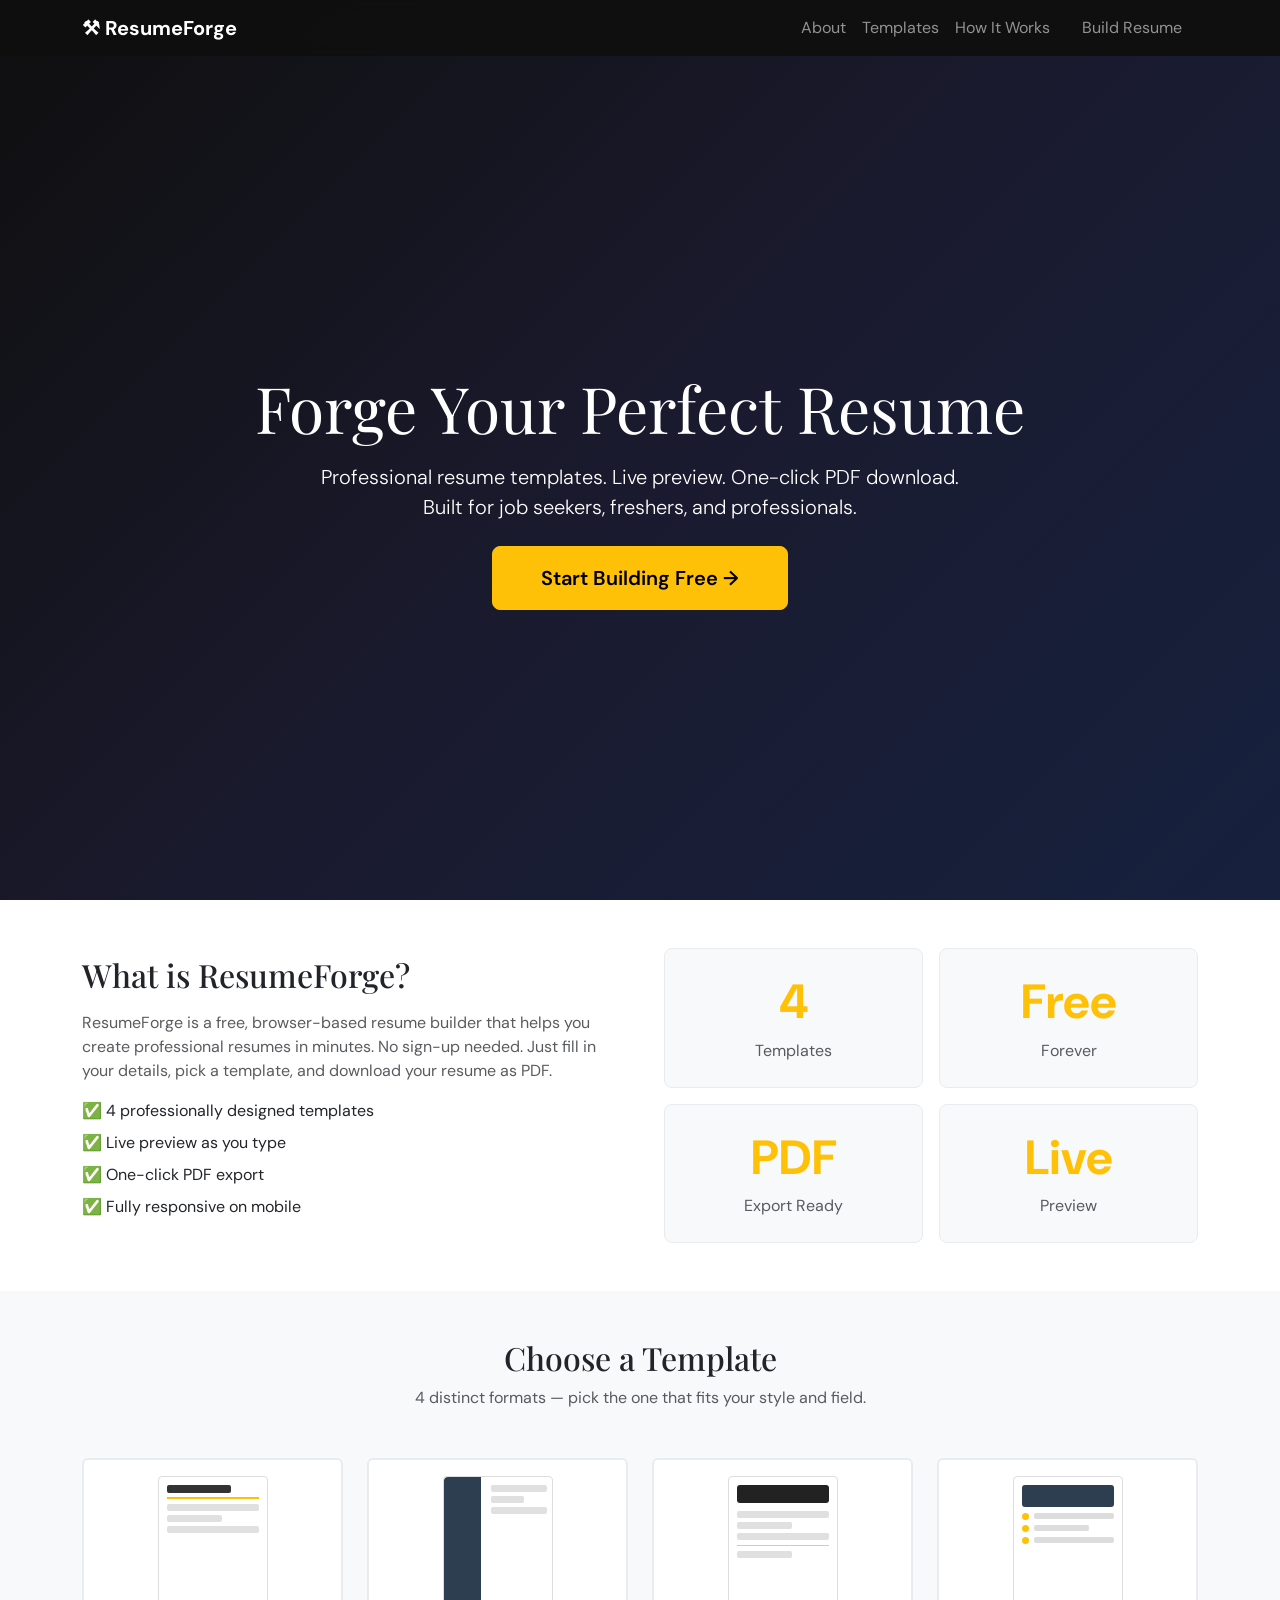
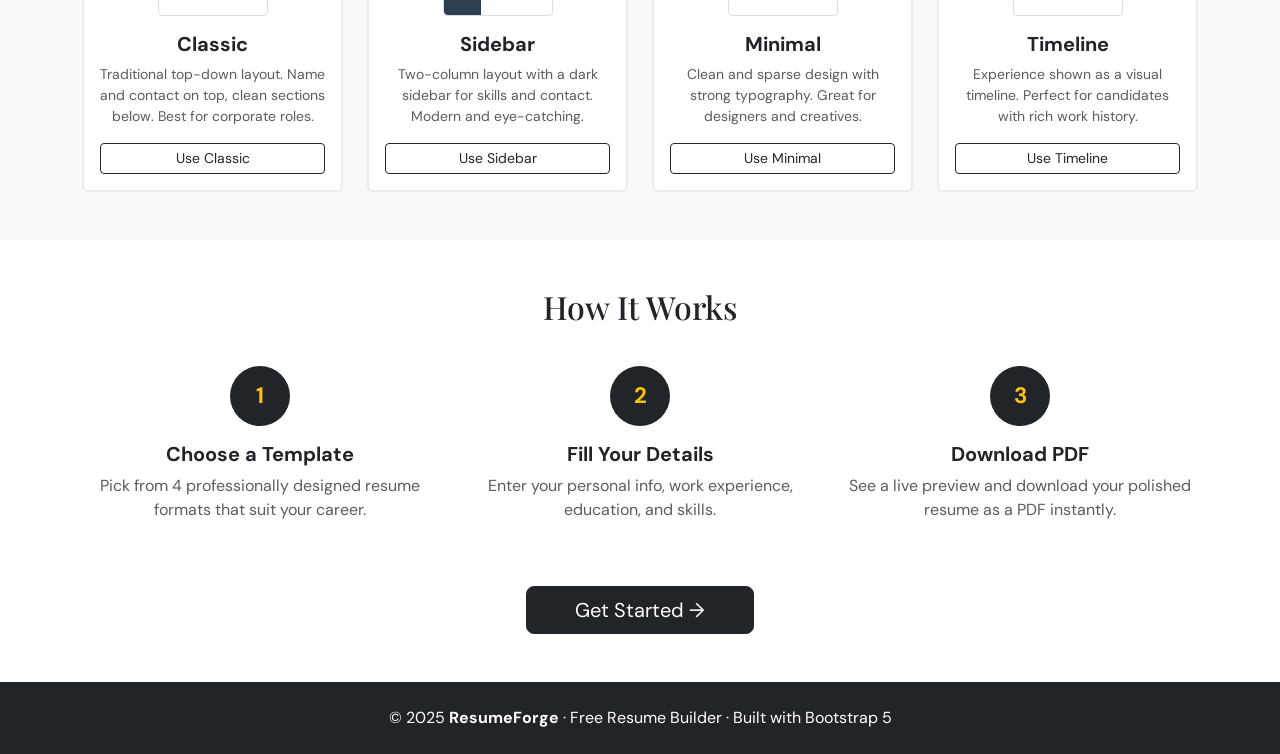
==== commit 381e7875: "YDnew" ====
--- a/index.html
+++ b/index.html
@@ -1,329 +1,205 @@
 <!DOCTYPE html>
 <html lang="en">
-
 <head>
-    <meta charset="UTF-8">
-    <meta name="viewport" content="width=device-width, initial-scale=1.0">
-    <title>ResumeForge - Build Your Resume</title>
-    <link href="https://cdn.jsdelivr.net/npm/bootstrap@5.3.0/dist/css/bootstrap.min.css" rel="stylesheet">
-    <link rel="stylesheet" href="style.css">
+  <meta charset="UTF-8" />
+  <meta name="viewport" content="width=device-width, initial-scale=1.0"/>
+  <title>ResumeForge</title>
+  <link href="https://cdn.jsdelivr.net/npm/bootstrap@5.3.0/dist/css/bootstrap.min.css" rel="stylesheet"/>
+  <link href="https://fonts.googleapis.com/css2?family=Playfair+Display:wght@700&family=DM+Sans:wght@400;500&display=swap" rel="stylesheet"/>
+  <link href="style.css" rel="stylesheet"/>
 </head>
-
 <body>
-    <!-- Navbar -->
-    <nav class="navbar navbar-expand-lg">
-        <div class="container">
-            <a class="navbar-brand" href="index.html">Resume<span>Forge</span></a>
-            <button class="navbar-toggler" type="button" data-bs-toggle="collapse" data-bs-target="#navMenu">
-                <span class="navbar-toggler-icon"></span>
-            </button>
-            <div class="collapse navbar-collapse" id="navMenu">
-                <ul class="navbar-nav me-auto mb-2 mb-lg-0">
-                    <li class="nav-item"><a class="nav-link active" href="index.html">Home</a></li>
-                    <li class="nav-item"><a class="nav-link" href="builder.html">Builder</a></li>
-
-                </ul>
-                <div class="d-flex align-items-center gap-3">
-                    <a href="builder.html" class="btn-main">Start Building</a>
-                </div>
-            </div>
-        </div>
-    </nav>
-
-    <!-- Hero Section -->
-    <section class="hero-section">
-        <div class="container">
-            <div class="row align-items-center">
-                <!-- Left side text -->
-                <div class="col-lg-6">
-                    <div class="mb-3">
-                        <span
-                            style="background:rgba(233,69,96,0.2); color:#e94560; padding:4px 14px; border-radius:20px; font-size:0.82rem; font-weight:600">
-                            No sign-up required
-                        </span>
-                    </div>
-                    <h1>Build a Resume that <em>Actually Gets You Hired</em></h1>
-                    <p>A resume builder for job seekers, HR teams, and companies. Fill in your details, pick a design,
-                        and download your resume as PDF.</p>
-                    <div class="d-flex flex-wrap gap-3">
-                        <a href="builder.html" class="btn-main">Build My Resume</a>
-                        <a href="#template" class="btn-outline-white">View Templates</a>
-                    </div>
-                    <div class="mt-4 d-flex gap-4" style="font-size:0.85rem; color:rgba(255,255,255,0.6)">
-                        <span>Free to use</span>
-                        <span>PDF export</span>
-                        <span>4 templates</span>
-                    </div>
-                </div>
-                <div class="card" style="width: 18rem;margin-left: 15vh;margin-top: 5vh;">
-                    <div class="card-body">
-                        <h5 class="card-title">Alex Johnson</h5>
-                        <h6 class="card-subtitle mb-2 text-body-secondary">
-                            <div style="font-size:0.75rem; color:#999; margin-bottom:12px">Software Engineer &middot;
-                                alex@email.com</div>
-                        </h6>
-                        <p style="color: rgba(0, 0, 0, 0.26);">-------------------------</p>
-                        <p style="color: rgba(0, 0, 0, 0.26);">-------------------------</p>
-                        <p style="color: rgba(0, 0, 0, 0.26);">-------------------------</p>
-                        <p style="color: rgba(0, 0, 0, 0.26);">-------------------------</p>
-                        <p style="color: rgba(0, 0, 0, 0.26);">-------------------------</p>
-                        <div class="mt-3 mb-1"
-                            style="font-size:0.7rem; color:#e94560; font-weight:600; text-transform:uppercase">
-                            Experience</div>
-                        <div class="mt-3 mb-1"
-                            style="font-size:0.7rem; color:#e94560; font-weight:600; text-transform:uppercase">Skills
-                        </div>
-                        <div class="d-flex gap-1 flex-wrap">
-                            <span
-                                style="background:#1a1a2e; color:white; padding:2px 8px; border-radius:20px; font-size:0.65rem">Python</span>
-                            <span
-                                style="background:#1a1a2e; color:white; padding:2px 8px; border-radius:20px; font-size:0.65rem">React</span>
-                            <span
-                                style="background:#1a1a2e; color:white; padding:2px 8px; border-radius:20px; font-size:0.65rem">Node.js</span>
-                        </div>
-                    </div>
-                </div>
-
-            </div>
-        </div>
-    </section>
-    <!-- Who is this for -->
-    <section class="page-section" style="background:white">
-        <div class="container">
-            <div class="text-center mb-5">
-                <h2 class="section-heading">Built for <span>Everyone</span></h2>
-                <p class="section-sub">Whether you're a job seeker, HR professional, or a company hiring talent</p>
-            </div>
-            <div class="row g-4">
-                <div class="col-md-12" >
-                    <a href="builder.html" style="text-decoration:none">
-                        <div class="info-card text-center">
-                            <div class="icon">👤</div>
-                            <h4>Job Seekers</h4>
-                            <p>Fill in your details, pick a template, and download a professional resume as PDF in just
-                                a few minutes.</p>
-                            <div class="mt-3" style="color:#e94560; font-weight:600; font-size:0.88rem">Build Resume
-                                &rarr;</div>
-                        </div>
-                    </a>
-                </div>
-         
-
-
-            </div>
-        </div>
-    </section>
-    <!-- Features -->
-    <section class="page-section" style="background:#f5f5f5">
-        <div class="container">
-            <div class="row align-items-center g-5">
-                <div class="col-lg-5">
-                    <h2 class="section-heading">Everything you need to <span>land the job</span></h2>
-                    <p class="section-sub">Simple but powerful tools to create a great resume</p>
-                    <div class="d-flex flex-column gap-3">
-                        <div class="d-flex gap-3">
-                            <div
-                                style="width:36px;height:36px;background:rgba(233,69,96,0.1);border-radius:8px;display:flex;align-items:center;justify-content:center;">
-                                ⚡</div>
-                            <div>
-                                <strong>Live Preview</strong>
-                                <p style="color:#6c757d;font-size:0.88rem;margin:2px 0 0;">Updates in real-time.</p>
-                            </div>
-                        </div>
-                        <div class="d-flex gap-3">
-                            <div
-                                style="width:36px;height:36px;background:rgba(233,69,96,0.1);border-radius:8px;display:flex;align-items:center;justify-content:center;">
-                                💾</div>
-                            <div><strong>Auto Save</strong>
-                                <p style="color:#6c757d;font-size:0.88rem;margin:2px 0 0;">Saved automatically.</p>
-                            </div>
-                        </div>
-                        <div class="d-flex gap-3">
-                            <div
-                                style="width:36px;height:36px;background:rgba(233,69,96,0.1);border-radius:8px;display:flex;align-items:center;justify-content:center;">
-                                📄</div>
-                            <div><strong>PDF Export</strong>
-                                <p style="color:#6c757d;font-size:0.88rem;margin:2px 0 0;">Download instantly.</p>
-                            </div>
-                        </div>
-                        <div class="d-flex gap-3">
-                            <div
-                                style="width:36px;height:36px;background:rgba(233,69,96,0.1);border-radius:8px;display:flex;align-items:center;justify-content:center;">
-                                🏷️</div>
-                            <div><strong>Skill Tags</strong>
-                                <p style="color:#6c757d;font-size:0.88rem;margin:2px 0 0;">Type & press Enter.</p>
-                            </div>
-                        </div>
-                    </div>
-                    <div class="mt-4"><a href="builder.html" class="btn-main">Get Started Free</a></div>
-                </div>
-                <div class="col-lg-7">
-                    <div class="row g-3">
-                        <div class="col-6">
-                            <div class="info-card">
-                                <div class="icon">🎨</div>
-                                <h4>4 Templates</h4>
-                                <p>Modern, Minimal, Executive, and Creative designs to choose from.</p>
-                            </div>
-                        </div>
-                        
-                        <div class="col-6">
-                            <div class="info-card">
-                                <div class="icon">📱</div>
-                                <h4>Responsive</h4>
-                                <p id="template">Works on mobile, tablet, and desktop without any issues.</p>
-                            </div>
-                        </div>
-                    </div>
-                </div>
-            </div>
-        </div>
-    </section>
-    <!-- tempaltes -->
-    <div class="container">
-        <h1 style="font-size:2.2rem; font-weight:700; margin-bottom:8px">Choose a <span
-                style="color:#e94560">Template</span></h1>
-        <p style="color:rgba(255,255,255,0.65); font-size:1rem; margin:0">Pick a design that matches your profession and
-            personality</p>
-    </div>
-    <!-- Templates Grid -->
-    <section class="page-section">
-        <div class="container">
-            <div class="row g-4">
-                <!-- Template 1: Modern Dark -->
-                <div class="col-md-6 col-lg-3">
-                    <div class="template-card selected" onclick="selectCard(this)">
-                        <div class="template-preview-box" style="background:#1a1a2e">
-                            <div class="mini-resume">
-                                <div class="mini-line dark"></div>
-                                <div class="mini-line colored"></div>
-                                <div class="mini-line sm"></div>
-                                <div style="height:1px; background:#eee; margin:6px 0"></div>
-                                <div class="mini-line"></div>
-                                <div class="mini-line sm"></div>
-                            </div>
-                        </div>
-                        <div class="template-info">
-                            <div class="d-flex justify-content-between align-items-center">
-                                <h5>Modern Dark</h5>
-                                <span class="status-badge status-new">Popular</span>
-                            </div>
-                            <p>Bold dark header with red accents. Great for tech and design roles.</p>
-                            <a href="builder.html?template=modern"
-                                class="btn-red d-block text-center mt-2 text-decoration-none">Use Template</a>
-                        </div>
-                    </div>
-                </div>
-                <!-- Template 2: Minimal -->
-                <div class="col-md-6 col-lg-3">
-                    <div class="template-card" onclick="selectCard(this)">
-                        <div class="template-preview-box" style="background:#2d2d2d">
-                            <div class="mini-resume">
-                                <div class="mini-line" style="background:#2d2d2d; height:7px; width:65%"></div>
-                                <div class="mini-line" style="background:#888; height:3px; width:45%"></div>
-                                <div class="mini-line sm"></div>
-                                <div style="height:1px; background:#eee; margin:6px 0"></div>
-                                <div class="mini-line"></div>
-                                <div class="mini-line sm"></div>
-                            </div>
-                        </div>
-                        <div class="template-info">
-                            <div class="d-flex justify-content-between align-items-center">
-                                <h5>Minimal</h5>
-                                <span class="status-badge status-shortlisted">Clean</span>
-                            </div>
-                            <p>Simple charcoal look with gray accents. Ideal for finance and law.</p>
-                            <a href="builder.html?template=minimal"
-                                class="btn-red d-block text-center mt-2 text-decoration-none">Use Template</a>
-                        </div>
-                    </div>
-                </div>
-                <!-- Template 3: Executive -->
-                <div class="col-md-6 col-lg-3">
-                    <div class="template-card" onclick="selectCard(this)">
-                        <div class="template-preview-box" style="background:#0f3460">
-                            <div class="mini-resume">
-                                <div class="mini-line" style="background:#0f3460; height:7px; width:65%"></div>
-                                <div class="mini-line" style="background:#f5a623; height:3px; width:45%"></div>
-                                <div class="mini-line sm"></div>
-                                <div style="height:1px; background:#eee; margin:6px 0"></div>
-                                <div class="mini-line"></div>
-                                <div class="mini-line sm"></div>
-                            </div>
-                        </div>
-                        <div class="template-info">
-                            <div class="d-flex justify-content-between align-items-center">
-                                <h5>Executive</h5>
-                                <span class="status-badge status-review">Senior</span>
-                            </div>
-                            <p>Navy blue header with gold accents. Best for management roles.</p>
-                            <a href="builder.html?template=executive"
-                                class="btn-red d-block text-center mt-2 text-decoration-none">Use Template</a>
-                        </div>
-                    </div>
-                </div>
-                <!-- Template 4: Creative -->
-                <div class="col-md-6 col-lg-3">
-                    <div class="template-card" onclick="selectCard(this)">
-                        <div class="template-preview-box" style="background:#6c35de">
-                            <div class="mini-resume">
-                                <div class="mini-line" style="background:#6c35de; height:7px; width:65%"></div>
-                                <div class="mini-line" style="background:#ff6b6b; height:3px; width:45%"></div>
-                                <div class="mini-line sm"></div>
-                                <div style="height:1px; background:#eee; margin:6px 0"></div>
-                                <div class="mini-line"></div>
-                                <div class="mini-line sm"></div>
-                            </div>
-                        </div>
-                        <div class="template-info">
-                            <div class="d-flex justify-content-between align-items-center">
-                                <h5>Creative</h5>
-                                <span class="status-badge"
-                                    style="background:rgba(108,53,222,0.1); color:#6c35de">Bold</span>
-                            </div>
-                            <p>Purple with coral accents. Perfect for design and media jobs.</p>
-                            <a href="builder.html?template=creative"
-                                class="btn-red d-block text-center mt-2 text-decoration-none">Use Template</a>
-                        </div>
-                    </div>
-                </div>
-            </div>
-            <div class="mt-5 p-3" style="background:white; border:1px solid #ccc;">
-                <h4>Which Template Should I Pick?</h4>
-                <div class="row">
-                    <div class="col-md-4">
-                        <p><b>1. Tech / IT roles:</b> Use Modern Dark or Creative templates.</p>
-                    </div>
-                    <div class="col-md-4">
-                        <p><b>2. Finance / Legal:</b> Use Minimal or Executive templates.</p>
-                    </div>
-                    <div class="col-md-4">
-                        <p><b>3. Design / Media:</b> Use Creative template to show personality.</p>
-                    </div>
-                </div>
-            </div>
-        </div>
-    </section>
-    <!-- CTA Banner -->
-    <section style="background:#1a1a2e; padding:64px 0; color:white; text-align:center">
-        <div class="container">
-            <h2 style="font-size:2.2rem; font-weight:700; margin-bottom:12px">Ready to build your <em
-                    style="color:#e94560">perfect resume?</em></h2>
-            <p style="color:rgba(255,255,255,0.65); font-size:1rem; margin-bottom:28px">Join thousands of job seekers
-                who got their dream jobs.</p>
-            <a href="builder.html" class="btn-main" style="font-size:1rem; padding:12px 36px">Start Building Now</a>
-        </div>
-    </section>
-    <!-- Footer -->
-    <footer>
-        <div class="container">
-            <div class="border-top pt-3 text-center"
-                style="border-color:rgba(255,255,255,0.1)!important; font-size:0.82rem">© 2026, Dinesh and team. All
-                rights reserved.</div>
-        </div>
-    </footer>
-    <script src="https://cdn.jsdelivr.net/npm/bootstrap@5.3.0/dist/js/bootstrap.bundle.min.js"></script>
-    <script src="script.js"></script>
+
+  <!-- Navbar -->
+  <nav class="navbar navbar-expand-lg navbar-dark fixed-top" id="mainNav">
+    <div class="container">
+      <a class="navbar-brand fw-bold" href="#">⚒ ResumeForge</a>
+      <button class="navbar-toggler" type="button" data-bs-toggle="collapse" data-bs-target="#navMenu">
+        <span class="navbar-toggler-icon"></span>
+      </button>
+      <div class="collapse navbar-collapse" id="navMenu">
+        <ul class="navbar-nav ms-auto">
+          <li class="nav-item"><a class="nav-link" href="#about">About</a></li>
+          <li class="nav-item"><a class="nav-link" href="#templates">Templates</a></li>
+          <li class="nav-item"><a class="nav-link" href="#howto">How It Works</a></li>
+          <li class="nav-item">
+            <a class="nav-link btn btn-outline-light px-3 ms-2" href="builder.html">Build Resume</a>
+          </li>
+        </ul>
+      </div>
+    </div>
+  </nav>
+
+  <!-- Hero Section -->
+  <section class="hero d-flex align-items-center text-white text-center">
+    <div class="container">
+      <h1 class="display-3 hero-title">Forge Your Perfect Resume</h1>
+      <p class="lead mt-3 mb-4">Professional resume templates. Live preview. One-click PDF download.<br>Built for job seekers, freshers, and professionals.</p>
+      <a href="builder.html" class="btn btn-warning btn-lg px-5 py-3 fw-semibold">Start Building Free →</a>
+    </div>
+  </section>
+
+  <!-- About Section -->
+  <section class="py-5" id="about">
+    <div class="container">
+      <div class="row align-items-center g-5">
+        <div class="col-md-6">
+          <h2 class="section-title">What is ResumeForge?</h2>
+          <p class="text-muted mt-3">ResumeForge is a free, browser-based resume builder that helps you create professional resumes in minutes. No sign-up needed. Just fill in your details, pick a template, and download your resume as PDF.</p>
+          <ul class="list-unstyled mt-3">
+            <li class="mb-2">✅ 4 professionally designed templates</li>
+            <li class="mb-2">✅ Live preview as you type</li>
+            <li class="mb-2">✅ One-click PDF export</li>
+            <li class="mb-2">✅ Fully responsive on mobile</li>
+          </ul>
+        </div>
+        <div class="col-md-6">
+          <div class="row g-3 text-center">
+            <div class="col-6">
+              <div class="stat-card p-4 rounded-3">
+                <h3 class="display-5 fw-bold text-warning">4</h3>
+                <p class="mb-0 text-muted">Templates</p>
+              </div>
+            </div>
+            <div class="col-6">
+              <div class="stat-card p-4 rounded-3">
+                <h3 class="display-5 fw-bold text-warning">Free</h3>
+                <p class="mb-0 text-muted">Forever</p>
+              </div>
+            </div>
+            <div class="col-6">
+              <div class="stat-card p-4 rounded-3">
+                <h3 class="display-5 fw-bold text-warning">PDF</h3>
+                <p class="mb-0 text-muted">Export Ready</p>
+              </div>
+            </div>
+            <div class="col-6">
+              <div class="stat-card p-4 rounded-3">
+                <h3 class="display-5 fw-bold text-warning">Live</h3>
+                <p class="mb-0 text-muted">Preview</p>
+              </div>
+            </div>
+          </div>
+        </div>
+      </div>
+    </div>
+  </section>
+
+  <!-- Templates Section -->
+  <section class="py-5 bg-light" id="templates">
+    <div class="container">
+      <h2 class="section-title text-center">Choose a Template</h2>
+      <p class="text-center text-muted mb-5">4 distinct formats — pick the one that fits your style and field.</p>
+      <div class="row g-4">
+
+        <!-- Template 1: Classic -->
+        <div class="col-sm-6 col-lg-3">
+          <div class="template-card card h-100 text-center p-3">
+            <div class="template-preview classic-preview mx-auto mb-3">
+              <div class="tp-name"></div>
+              <div class="tp-line"></div>
+              <div class="tp-block"></div>
+              <div class="tp-block short"></div>
+              <div class="tp-block"></div>
+            </div>
+            <h5 class="fw-bold">Classic</h5>
+            <p class="text-muted small">Traditional top-down layout. Name and contact on top, clean sections below. Best for corporate roles.</p>
+            <a href="builder.html?template=classic" class="btn btn-outline-dark btn-sm mt-auto">Use Classic</a>
+          </div>
+        </div>
+
+        <!-- Template 2: Sidebar -->
+        <div class="col-sm-6 col-lg-3">
+          <div class="template-card card h-100 text-center p-3">
+            <div class="template-preview sidebar-preview mx-auto mb-3">
+              <div class="tp-left-col"></div>
+              <div class="tp-right-col">
+                <div class="tp-block"></div>
+                <div class="tp-block short"></div>
+                <div class="tp-block"></div>
+              </div>
+            </div>
+            <h5 class="fw-bold">Sidebar</h5>
+            <p class="text-muted small">Two-column layout with a dark sidebar for skills and contact. Modern and eye-catching.</p>
+            <a href="builder.html?template=sidebar" class="btn btn-outline-dark btn-sm mt-auto">Use Sidebar</a>
+          </div>
+        </div>
+
+        <!-- Template 3: Minimal -->
+        <div class="col-sm-6 col-lg-3">
+          <div class="template-card card h-100 text-center p-3">
+            <div class="template-preview minimal-preview mx-auto mb-3">
+              <div class="tp-topbar"></div>
+              <div class="tp-block mt-2"></div>
+              <div class="tp-block short"></div>
+              <div class="tp-block"></div>
+              <div class="tp-line-h"></div>
+              <div class="tp-block short"></div>
+            </div>
+            <h5 class="fw-bold">Minimal</h5>
+            <p class="text-muted small">Clean and sparse design with strong typography. Great for designers and creatives.</p>
+            <a href="builder.html?template=minimal" class="btn btn-outline-dark btn-sm mt-auto">Use Minimal</a>
+          </div>
+        </div>
+
+        <!-- Template 4: Timeline -->
+        <div class="col-sm-6 col-lg-3">
+          <div class="template-card card h-100 text-center p-3">
+            <div class="template-preview timeline-preview mx-auto mb-3">
+              <div class="tp-header-box"></div>
+              <div class="tp-timeline-row">
+                <div class="tp-dot"></div><div class="tp-block-sm"></div>
+              </div>
+              <div class="tp-timeline-row">
+                <div class="tp-dot"></div><div class="tp-block-sm short"></div>
+              </div>
+              <div class="tp-timeline-row">
+                <div class="tp-dot"></div><div class="tp-block-sm"></div>
+              </div>
+            </div>
+            <h5 class="fw-bold">Timeline</h5>
+            <p class="text-muted small">Experience shown as a visual timeline. Perfect for candidates with rich work history.</p>
+            <a href="builder.html?template=timeline" class="btn btn-outline-dark btn-sm mt-auto">Use Timeline</a>
+          </div>
+        </div>
+
+      </div>
+    </div>
+  </section>
+
+  <!-- How It Works -->
+  <section class="py-5" id="howto">
+    <div class="container">
+      <h2 class="section-title text-center">How It Works</h2>
+      <div class="row g-4 mt-3 text-center">
+        <div class="col-md-4">
+          <div class="step-circle mx-auto mb-3">1</div>
+          <h5 class="fw-bold">Choose a Template</h5>
+          <p class="text-muted">Pick from 4 professionally designed resume formats that suit your career.</p>
+        </div>
+        <div class="col-md-4">
+          <div class="step-circle mx-auto mb-3">2</div>
+          <h5 class="fw-bold">Fill Your Details</h5>
+          <p class="text-muted">Enter your personal info, work experience, education, and skills.</p>
+        </div>
+        <div class="col-md-4">
+          <div class="step-circle mx-auto mb-3">3</div>
+          <h5 class="fw-bold">Download PDF</h5>
+          <p class="text-muted">See a live preview and download your polished resume as a PDF instantly.</p>
+        </div>
+      </div>
+      <div class="text-center mt-5">
+        <a href="builder.html" class="btn btn-dark btn-lg px-5">Get Started →</a>
+      </div>
+    </div>
+  </section>
+
+  <!-- Footer -->
+  <footer class="bg-dark text-white text-center py-4">
+    <p class="mb-0">© 2025 <strong>ResumeForge</strong> · Free Resume Builder · Built with Bootstrap 5</p>
+  </footer>
+
+  <script src="https://cdn.jsdelivr.net/npm/bootstrap@5.3.0/dist/js/bootstrap.bundle.min.js"></script>
+  <script src="script.js"></script>
 </body>
-
 </html>
--- a/style.css
+++ b/style.css
@@ -1,614 +1,487 @@
-@import url('https://fonts.googleapis.com/css2?family=Poppins:wght@400;500;600;700&display=swap');
-
-:root {
-    --dark: #1a1a2e;
-    --red: #e94560;
-    --blue: #0f3460;
-    --light: #f5f5f5;
-    --gray: #6c757d;
-    --border: #dee2e6;
-}
-
-* {
-    box-sizing: border-box;
-    margin: 0;
-    padding: 0;
-}
-
+/* ========== Global ========== */
 body {
-    font-family: 'Poppins', sans-serif;
-    background: var(--light);
-    color: var(--dark);
-    font-size: 15px;
-}
-
-/* NAVBAR */
-.navbar {
-    background: var(--dark) !important;
-    padding: 12px 0;
-    position: sticky;
-    top: 0;
-    z-index: 999;
-    box-shadow: 0 2px 8px rgba(0, 0, 0, 0.2);
-}
-
-.navbar-brand {
-    font-size: 1.5rem;
-    font-weight: 700;
-    color: white !important;
-}
-
-.navbar-brand span {
-    color: var(--red);
-}
-
-.nav-link {
-    color: rgba(255, 255, 255, 0.8) !important;
-    font-size: 0.9rem;
-    padding: 6px 14px !important;
-}
-
-.nav-link:hover,
-.nav-link.active {
-    color: white !important;
-}
-
-.navbar-toggler {
-    border-color: rgba(255, 255, 255, 0.4) !important;
-}
-
-.navbar-toggler-icon {
-    filter: invert(1);
-}
-
-.role-badge {
-    background: var(--red);
-    color: white;
-    font-size: 0.72rem;
-    padding: 3px 10px;
-    border-radius: 20px;
-    font-weight: 600;
-    text-transform: uppercase;
-}
-
-/* BUTTONS */
-.btn-main {
-    background: var(--red);
-    color: white;
-    border: none;
-    padding: 10px 28px;
-    border-radius: 6px;
-    font-weight: 600;
-    font-size: 0.9rem;
-    text-decoration: none;
-    display: inline-block;
-    cursor: pointer;
-}
-
-.btn-main:hover {
-    background: #c73852;
-    color: white;
-}
-
-.btn-outline-white {
-    background: transparent;
-    color: white;
-    border: 2px solid rgba(255, 255, 255, 0.5);
-    padding: 10px 24px;
-    border-radius: 6px;
-    font-size: 0.9rem;
-    text-decoration: none;
-    display: inline-block;
-}
-
-.btn-outline-white:hover {
-    border-color: white;
-    background: rgba(255, 255, 255, 0.1);
-    color: white;
-}
-
-.btn-red {
-    background: var(--red);
-    color: white;
-    border: none;
-    padding: 7px 18px;
-    border-radius: 6px;
-    font-size: 0.85rem;
-    font-weight: 600;
-    cursor: pointer;
-}
-
-.btn-red:hover {
-    background: #c73852;
-    color: white;
-}
-
-.btn-dark-outline {
-    background: none;
-    border: 1.5px solid var(--dark);
-    color: var(--dark);
-    padding: 7px 18px;
-    border-radius: 6px;
-    font-size: 0.85rem;
-    cursor: pointer;
-}
-
-.btn-dark-outline:hover {
-    background: var(--dark);
-    color: white;
-}
-
-/* HERO */
-.hero-section {
-    background: var(--dark);
-    color: white;
-    padding: 70px 0 60px;
-}
-
-.hero-section h1 {
-    font-size: 2.6rem;
-    font-weight: 700;
-    line-height: 1.2;
-    margin-bottom: 14px;
-}
-
-.hero-section h1 em {
-    color: var(--red);
-    font-style: italic;
-}
-
-.hero-section p {
-    color: rgba(255, 255, 255, 0.7);
-    font-size: 1rem;
-    margin-bottom: 24px;
-}
-
-/* HOME PAGE SECTIONS */
-.section-heading {
-    font-size: 1.8rem;
-    font-weight: 700;
-    margin-bottom: 6px;
-}
-
-.section-heading span {
-    color: var(--red);
-}
-
-.section-sub {
-    color: var(--gray);
-    margin-bottom: 36px;
-}
-
-.page-section {
-    padding: 56px 0;
-}
-
-.info-card {
-    background: white;
-    border-radius: 8px;
-    padding: 24px;
-    border: 1px solid var(--border);
-    height: 100%;
-}
-
-.info-card:hover {
-    box-shadow: 0 4px 16px rgba(0, 0, 0, 0.08);
-}
-
-.info-card .icon {
-    font-size: 1.8rem;
-    margin-bottom: 12px;
-}
-
-.info-card h4 {
-    font-weight: 600;
-    margin-bottom: 6px;
-}
-
-.info-card p {
-    color: var(--gray);
-    font-size: 0.88rem;
-    margin: 0;
-}
-
-/* TEMPLATE CARDS */
-.template-card {
-    background: white;
-    border-radius: 8px;
-    overflow: hidden;
-    border: 2px solid var(--border);
-    cursor: pointer;
-}
-
-.template-card:hover,
-.template-card.selected {
-    border-color: var(--red);
-}
-
-.template-preview-box {
-    background: var(--dark);
-    padding: 20px;
-    min-height: 160px;
+    font-family: 'DM Sans', sans-serif;
+}
+
+.section-title {
+    font-family: 'Playfair Display', serif;
+    font-size: 2rem;
+}
+
+/* ========== Navbar ========== */
+#mainNav {
+    background: rgba(15, 15, 15, 0.95);
+    backdrop-filter: blur(6px);
+    transition: background 0.3s;
+}
+
+/* ========== Hero ========== */
+.hero {
+    min-height: 100vh;
+    background: linear-gradient(135deg, #0f0f0f 0%, #1a1a2e 50%, #16213e 100%);
+    padding-top: 80px;
+}
+
+.hero-title {
+    font-family: 'Playfair Display', serif;
+    font-size: clamp(2rem, 6vw, 4rem);
+}
+
+/* ========== Stat Cards ========== */
+.stat-card {
+    background: #f8f9fa;
+    border: 1px solid #e9ecef;
+}
+
+/* ========== Step Circle ========== */
+.step-circle {
+    width: 60px;
+    height: 60px;
+    border-radius: 50%;
+    background: #212529;
+    color: #ffc107;
+    font-size: 1.4rem;
+    font-weight: bold;
     display: flex;
     align-items: center;
     justify-content: center;
 }
 
-.template-info {
-    padding: 12px;
-}
-
-.template-info h5 {
-    font-weight: 600;
-    font-size: 0.92rem;
-    margin-bottom: 2px;
-}
-
-.template-info p {
-    color: var(--gray);
-    font-size: 0.8rem;
-    margin: 0;
-}
-
-/* BUILDER LAYOUT */
-.form-panel {
-    background: white;
-    min-height: calc(100vh - 60px);
-    border-right: 1px solid var(--border);
-    overflow-y: auto;
-    max-height: calc(100vh - 60px);
-    position: sticky;
-    top: 60px;
-}
-
-.preview-panel {
-    background: #ebebeb;
-    padding: 20px;
-    overflow-y: auto;
-    max-height: calc(100vh - 60px);
-    position: sticky;
-    top: 60px;
-}
-
-.builder-tabs .nav-link {
-    color: var(--gray) !important;
-    font-size: 0.82rem;
-    padding: 5px 12px !important;
-    border-radius: 6px !important;
-}
-
-.builder-tabs .nav-link.active {
-    background: var(--red) !important;
-    color: white !important;
-}
-
-/* FORM ELEMENTS */
-.form-label {
-    font-weight: 500;
-    font-size: 0.88rem;
+/* ========== Template Cards ========== */
+.template-card {
+    border: 2px solid #e9ecef;
+    transition: border-color 0.2s, transform 0.2s;
+    cursor: pointer;
+}
+
+.template-card:hover {
+    border-color: #ffc107;
+    transform: translateY(-4px);
+}
+
+/* ========== Template Mini Previews ========== */
+.template-preview {
+    width: 110px;
+    height: 140px;
+    border: 1px solid #ddd;
+    border-radius: 4px;
+    background: #fff;
+    padding: 8px;
+    position: relative;
+    overflow: hidden;
+}
+
+/* Shared mini elements */
+.tp-name {
+    height: 8px;
+    background: #333;
+    border-radius: 2px;
+    width: 70%;
     margin-bottom: 4px;
 }
 
-.form-control,
-.form-select {
-    border: 1.5px solid var(--border);
-    border-radius: 6px;
-    font-size: 0.9rem;
-    padding: 8px 12px;
-    font-family: 'Poppins', sans-serif;
-    background: var(--light);
-}
-
-.form-control:focus,
-.form-select:focus {
-    border-color: var(--red);
-    box-shadow: 0 0 0 3px rgba(233, 69, 96, 0.1);
-    background: white;
-}
-
-.section-label {
-    font-size: 0.78rem;
-    font-weight: 600;
-    text-transform: uppercase;
-    letter-spacing: 0.8px;
-    color: var(--red);
-    margin-bottom: 12px;
-    padding-bottom: 6px;
-    border-bottom: 1px solid #eee;
-}
-
-.btn-add-entry {
-    background: none;
-    border: 1.5px dashed var(--border);
-    color: var(--gray);
-    padding: 8px 14px;
-    border-radius: 6px;
-    font-size: 0.85rem;
-    width: 100%;
-    cursor: pointer;
-}
-
-.btn-add-entry:hover {
-    border-color: var(--red);
-    color: var(--red);
-}
-
-.btn-remove-entry {
-    background: none;
-    border: none;
-    color: var(--gray);
-    font-size: 1rem;
-    cursor: pointer;
-    padding: 2px 6px;
-}
-
-.btn-remove-entry:hover {
-    color: var(--red);
-}
-
-.entry-block {
-    background: var(--light);
-    border: 1px solid var(--border);
-    border-radius: 6px;
-    padding: 12px;
-    margin-bottom: 10px;
-}
-
-/* SKILL TAGS */
-.skill-input-box {
+.tp-line {
+    height: 2px;
+    background: #ffc107;
+    margin-bottom: 5px;
+}
+
+.tp-block {
+    height: 7px;
+    background: #e0e0e0;
+    border-radius: 2px;
+    margin-bottom: 4px;
+}
+
+.tp-block.short {
+    width: 60%;
+}
+
+.tp-line-h {
+    height: 1px;
+    background: #ccc;
+    margin: 5px 0;
+}
+
+/* Sidebar preview */
+.sidebar-preview {
     display: flex;
-    flex-wrap: wrap;
-    gap: 6px;
-    padding: 8px;
-    border: 1.5px solid var(--border);
-    border-radius: 6px;
-    background: var(--light);
-    min-height: 44px;
-    cursor: text;
-}
-
-.skill-input-box:focus-within {
-    border-color: var(--red);
-    background: white;
-}
-
-.skill-tag {
-    background: var(--dark);
-    color: white;
-    padding: 3px 10px;
-    border-radius: 20px;
-    font-size: 0.8rem;
+    gap: 5px;
+    padding: 0;
+}
+
+.tp-left-col {
+    width: 35%;
+    background: #2c3e50;
+    height: 100%;
+    border-radius: 4px 0 0 4px;
+}
+
+.tp-right-col {
+    flex: 1;
+    padding: 8px 5px;
+}
+
+/* Minimal preview */
+.tp-topbar {
+    height: 18px;
+    background: #222;
+    border-radius: 3px;
+}
+
+/* Timeline preview */
+.tp-header-box {
+    height: 22px;
+    background: #2c3e50;
+    border-radius: 3px;
+    margin-bottom: 6px;
+}
+
+.tp-timeline-row {
     display: flex;
     align-items: center;
     gap: 5px;
-}
-
-.skill-tag span {
-    cursor: pointer;
-    opacity: 0.7;
-}
-
-.skill-tag span:hover {
-    opacity: 1;
-}
-
-#skill-input {
-    border: none;
-    outline: none;
-    background: transparent;
-    font-size: 0.88rem;
-    min-width: 120px;
+    margin-bottom: 5px;
+}
+
+.tp-dot {
+    width: 7px;
+    height: 7px;
+    background: #ffc107;
+    border-radius: 50%;
+    flex-shrink: 0;
+}
+
+.tp-block-sm {
+    height: 6px;
+    background: #ddd;
+    border-radius: 2px;
     flex: 1;
-    font-family: 'Poppins', sans-serif;
-}
-
-/* RESUME PREVIEW */
-.resume-preview {
-    background: white;
-    max-width: 660px;
-    margin: 0 auto;
+}
+
+.tp-block-sm.short {
+    max-width: 60%;
+}
+
+/* ========== Builder Page ========== */
+.builder-page {
+    background: #f0f2f5;
+    min-height: 100vh;
+}
+
+.form-panel {
+    background: #fff;
+    border: 1px solid #dee2e6;
+    max-height: calc(100vh - 80px);
+    overflow-y: auto;
+}
+
+.form-section-title {
+    font-weight: 600;
+    color: #495057;
+    border-bottom: 2px solid #ffc107;
+    padding-bottom: 4px;
+    margin-bottom: 8px;
+}
+
+.preview-wrapper {
+    position: sticky;
+    top: 70px;
+}
+
+.resume-preview-box {
+    background: #fff;
+    min-height: 842px;
     box-shadow: 0 4px 20px rgba(0, 0, 0, 0.12);
-    min-height: 880px;
-    font-size: 13px;
-}
-
-.preview-header {
-    background: var(--dark);
-    color: white;
-    padding: 26px 30px 20px;
-}
-
-.preview-name {
-    font-size: 1.8rem;
+    overflow: hidden;
+    transform-origin: top left;
+}
+
+/* ========== Resume Template Styles ========== */
+
+/* --- Classic --- */
+.tpl-classic {
+    padding: 40px;
+    font-family: Georgia, serif;
+}
+
+.tpl-classic .r-name {
+    font-size: 26px;
+    font-weight: bold;
+    color: #1a1a1a;
+}
+
+.tpl-classic .r-title {
+    color: #555;
+    font-size: 14px;
+    margin-bottom: 6px;
+}
+
+.tpl-classic .r-contact {
+    font-size: 12px;
+    color: #777;
+    border-bottom: 2px solid #1a1a1a;
+    padding-bottom: 10px;
+    margin-bottom: 16px;
+}
+
+.tpl-classic .r-section-head {
+    font-size: 13px;
+    text-transform: uppercase;
+    letter-spacing: 1.5px;
+    font-weight: bold;
+    color: #1a1a1a;
+    border-bottom: 1px solid #ccc;
+    margin: 14px 0 8px;
+}
+
+.tpl-classic .r-item-title {
+    font-weight: bold;
+    font-size: 13px;
+}
+
+.tpl-classic .r-item-sub {
+    font-size: 12px;
+    color: #777;
+}
+
+.tpl-classic .r-item-desc {
+    font-size: 12px;
+    color: #444;
+    margin-top: 3px;
+}
+
+/* --- Sidebar --- */
+.tpl-sidebar {
+    display: flex;
+    min-height: 842px;
+    font-family: 'DM Sans', sans-serif;
+    font-size: 12px;
+}
+
+.tpl-sidebar .r-sidebar {
+    width: 200px;
+    background: #2c3e50;
+    color: #ecf0f1;
+    padding: 24px 16px;
+    flex-shrink: 0;
+}
+
+.tpl-sidebar .r-sidebar .r-name {
+    font-size: 16px;
+    font-weight: bold;
+    color: #fff;
+    line-height: 1.3;
+    word-break: break-word;
+}
+
+.tpl-sidebar .r-sidebar .r-title {
+    font-size: 11px;
+    color: #bdc3c7;
+    margin-top: 4px;
+}
+
+.tpl-sidebar .r-sidebar .r-section-head {
+    font-size: 10px;
+    text-transform: uppercase;
+    letter-spacing: 1px;
+    color: #f39c12;
+    margin: 14px 0 6px;
+    border-bottom: 1px solid #34495e;
+    padding-bottom: 3px;
+}
+
+.tpl-sidebar .r-sidebar p,
+.tpl-sidebar .r-sidebar li {
+    font-size: 11px;
+    color: #bdc3c7;
+}
+
+.tpl-sidebar .r-main {
+    flex: 1;
+    padding: 24px 20px;
+}
+
+.tpl-sidebar .r-main .r-section-head {
+    font-size: 12px;
+    text-transform: uppercase;
+    letter-spacing: 1px;
+    font-weight: bold;
+    border-bottom: 2px solid #f39c12;
+    margin: 14px 0 8px;
+    color: #2c3e50;
+}
+
+.tpl-sidebar .r-item-title {
+    font-weight: 600;
+    font-size: 13px;
+}
+
+.tpl-sidebar .r-item-sub {
+    font-size: 11px;
+    color: #7f8c8d;
+}
+
+.tpl-sidebar .r-item-desc {
+    font-size: 11px;
+    color: #555;
+    margin-top: 3px;
+}
+
+/* --- Minimal --- */
+.tpl-minimal {
+    padding: 50px;
+    font-family: 'DM Sans', sans-serif;
+}
+
+.tpl-minimal .r-header {
+    border-left: 4px solid #000;
+    padding-left: 16px;
+    margin-bottom: 30px;
+}
+
+.tpl-minimal .r-name {
+    font-size: 28px;
     font-weight: 700;
-    margin-bottom: 4px;
-}
-
-.preview-title {
-    color: var(--red);
-    font-size: 0.88rem;
-    font-weight: 500;
-    margin-bottom: 8px;
-}
-
-.preview-contact {
+    letter-spacing: -1px;
+}
+
+.tpl-minimal .r-title {
+    font-size: 13px;
+    color: #888;
+}
+
+.tpl-minimal .r-contact {
+    font-size: 11px;
+    color: #aaa;
+    margin-top: 5px;
+}
+
+.tpl-minimal .r-section-head {
+    font-size: 10px;
+    text-transform: uppercase;
+    letter-spacing: 3px;
+    color: #aaa;
+    margin: 24px 0 10px;
+}
+
+.tpl-minimal .r-item-title {
+    font-size: 14px;
+    font-weight: 600;
+}
+
+.tpl-minimal .r-item-sub {
+    font-size: 11px;
+    color: #999;
+}
+
+.tpl-minimal .r-item-desc {
+    font-size: 12px;
+    color: #555;
+    margin-top: 3px;
+}
+
+/* --- Timeline --- */
+.tpl-timeline {
+    font-family: 'DM Sans', sans-serif;
+}
+
+.tpl-timeline .r-header {
+    background: #1a1a2e;
+    color: #fff;
+    padding: 28px 32px;
+}
+
+.tpl-timeline .r-name {
+    font-size: 24px;
+    font-weight: bold;
+}
+
+.tpl-timeline .r-title {
+    font-size: 13px;
+    color: #a0a0cc;
+    margin-top: 2px;
+}
+
+.tpl-timeline .r-contact {
+    font-size: 11px;
+    color: #8888aa;
+    margin-top: 6px;
+}
+
+.tpl-timeline .r-body {
+    padding: 24px 32px;
+}
+
+.tpl-timeline .r-section-head {
+    font-size: 12px;
+    text-transform: uppercase;
+    letter-spacing: 1.5px;
+    font-weight: bold;
+    color: #1a1a2e;
+    margin: 18px 0 12px;
+}
+
+.tpl-timeline .tl-item {
     display: flex;
-    flex-wrap: wrap;
     gap: 12px;
-    font-size: 0.76rem;
-    color: rgba(255, 255, 255, 0.75);
-}
-
-.preview-body {
-    padding: 22px 30px;
-}
-
-.preview-section {
-    margin-bottom: 18px;
-}
-
-.preview-section-title {
-    font-size: 0.95rem;
-    font-weight: 700;
-    color: var(--dark);
-    border-bottom: 2px solid var(--red);
-    padding-bottom: 3px;
-    margin-bottom: 8px;
-}
-
-.preview-entry {
-    margin-bottom: 8px;
-}
-
-.preview-entry-title {
+    margin-bottom: 12px;
+    position: relative;
+}
+
+.tpl-timeline .tl-dot {
+    width: 10px;
+    height: 10px;
+    background: #ffc107;
+    border-radius: 50%;
+    margin-top: 4px;
+    flex-shrink: 0;
+    position: relative;
+    z-index: 1;
+}
+
+.tpl-timeline .tl-line {
+    position: absolute;
+    left: 4px;
+    top: 14px;
+    bottom: -12px;
+    width: 2px;
+    background: #e9ecef;
+}
+
+.tpl-timeline .r-item-title {
+    font-size: 13px;
     font-weight: 600;
-    font-size: 0.86rem;
-}
-
-.preview-entry-sub {
-    color: var(--blue);
-    font-size: 0.78rem;
-}
-
-.preview-entry-date {
-    float: right;
-    color: var(--gray);
-    font-size: 0.75rem;
-}
-
-.preview-entry-desc {
-    color: #444;
-    font-size: 0.8rem;
+}
+
+.tpl-timeline .r-item-sub {
+    font-size: 11px;
+    color: #888;
+}
+
+.tpl-timeline .r-item-desc {
+    font-size: 11px;
+    color: #555;
     margin-top: 3px;
-    line-height: 1.5;
-}
-
-.preview-skills-wrap {
-    display: flex;
-    flex-wrap: wrap;
-    gap: 6px;
-    margin-top: 4px;
-}
-
-.preview-skill-tag {
-    background: var(--dark);
-    color: white;
-    padding: 3px 10px;
-    border-radius: 20px;
-    font-size: 0.73rem;
-}
-
-.preview-summary {
-    color: #444;
-    font-size: 0.85rem;
-    line-height: 1.6;
-}
-
-.status-badge {
-    padding: 3px 10px;
-    border-radius: 20px;
-    font-size: 0.76rem;
-    font-weight: 600;
-}
-
-.status-new {
-    background: rgba(40, 167, 69, 0.12);
-    color: #1e7e34;
-}
-
-.status-review {
-    background: rgba(245, 166, 35, 0.15);
-    color: #c77d00;
-}
-
-.status-shortlisted {
-    background: rgba(15, 52, 96, 0.12);
-    color: var(--blue);
-}
-
-.status-rejected {
-    background: rgba(233, 69, 96, 0.1);
-    color: var(--red);
-}
-
-/* MODAL */
-.modal-content {
-    border-radius: 8px;
-    border: none;
-}
-
-.modal-header {
-    background: var(--dark);
-    color: white;
-    border-radius: 8px 8px 0 0;
-}
-
-.btn-close-white {
-    filter: invert(1);
-}
-
-/* FOOTER */
-footer {
-    background: var(--dark);
-    color: rgba(255, 255, 255, 0.65);
-    padding: 28px 0 16px;
-    font-size: 0.85rem;
-}
-
-footer a {
-    color: rgba(255, 255, 255, 0.55);
-    text-decoration: none;
-}
-
-footer a:hover {
-    color: var(--red);
-}
-
-.footer-brand {
-    font-size: 1.2rem;
-    font-weight: 700;
-    color: white;
-}
-
-.footer-brand span {
-    color: var(--red);
-}
-
-/* PRINT */
-@media print {
-
-    .navbar,
-    .form-panel,
-    footer {
-        display: none !important;
+}
+
+/* ========== Responsive ========== */
+@media (max-width: 991px) {
+    .resume-preview-box {
+        transform: scale(0.65);
+        transform-origin: top left;
+        width: 154%;
     }
 
-    .preview-panel {
-        max-height: none;
-        overflow: visible;
-        padding: 0;
-        background: white;
+    .preview-wrapper {
+        overflow: hidden;
     }
-
-    .resume-preview {
-        box-shadow: none;
-    }
-}
-
-/* MOBILE */
-@media (max-width: 768px) {
-    .hero-section {
-        padding: 44px 0 36px;
-    }
-
-    .hero-section h1 {
-        font-size: 1.8rem;
-    }
-
-    .form-panel,
-    .preview-panel {
-        position: static;
-        max-height: none;
-        overflow: visible;
+}
+
+@media (max-width: 576px) {
+    .resume-preview-box {
+        transform: scale(0.42);
+        transform-origin: top left;
+        width: 238%;
     }
 }
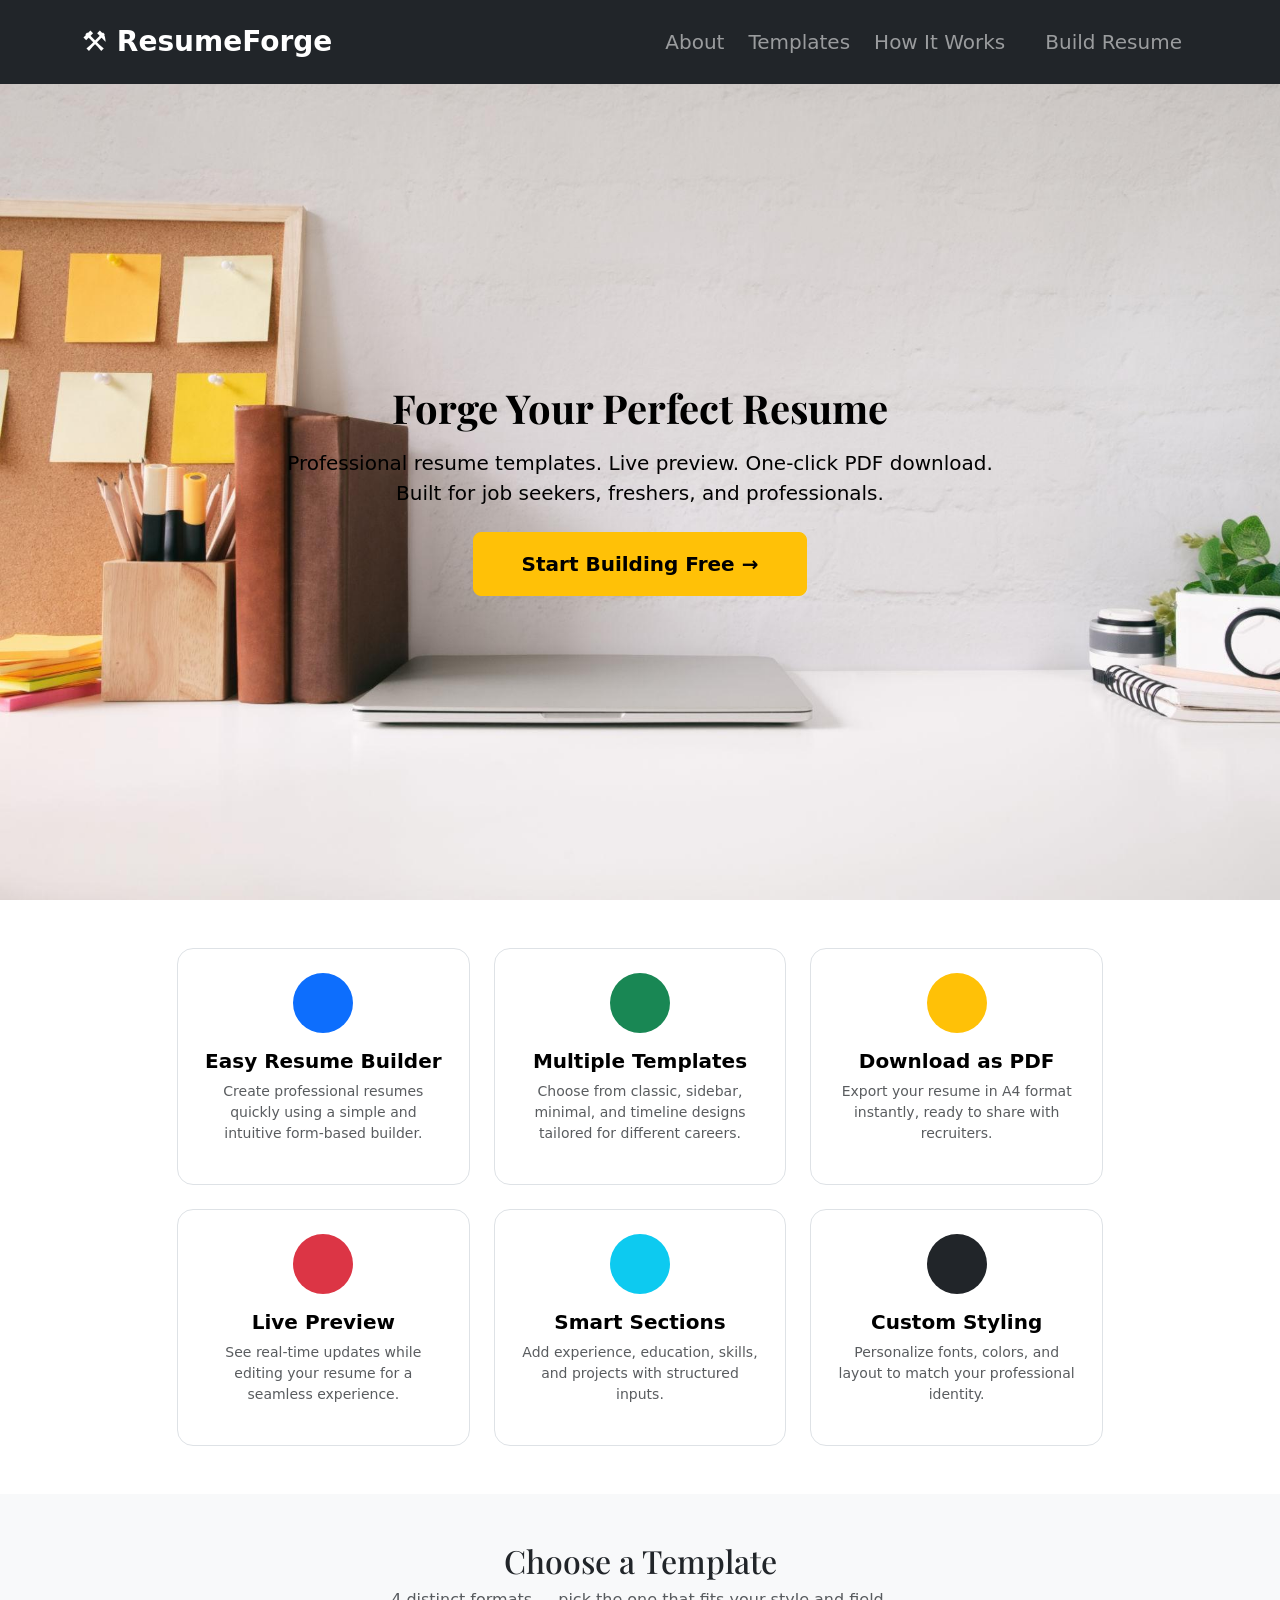
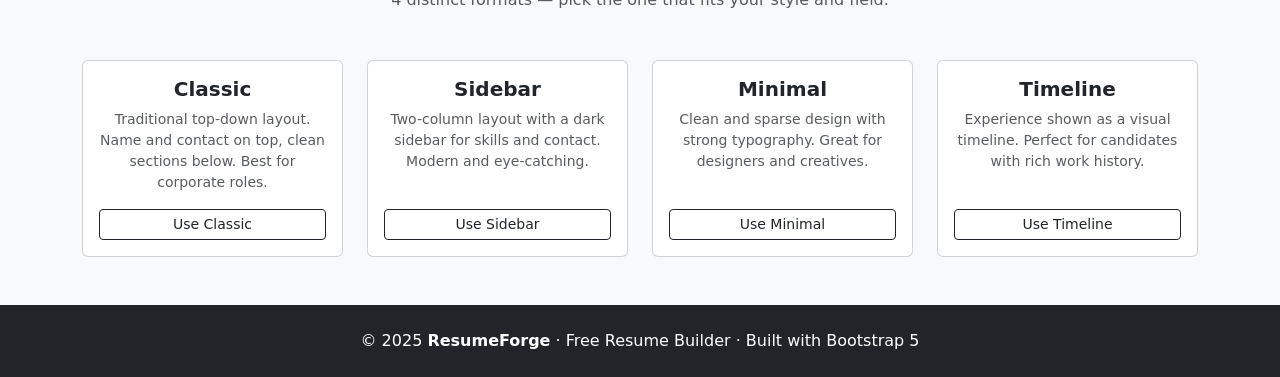
==== commit c83b7a00: "last commit by suraj" ====
--- a/index.html
+++ b/index.html
@@ -1,205 +1,249 @@
-<!DOCTYPE html>
+<!doctype html>
 <html lang="en">
-<head>
-  <meta charset="UTF-8" />
-  <meta name="viewport" content="width=device-width, initial-scale=1.0"/>
-  <title>ResumeForge</title>
-  <link href="https://cdn.jsdelivr.net/npm/bootstrap@5.3.0/dist/css/bootstrap.min.css" rel="stylesheet"/>
-  <link href="https://fonts.googleapis.com/css2?family=Playfair+Display:wght@700&family=DM+Sans:wght@400;500&display=swap" rel="stylesheet"/>
-  <link href="style.css" rel="stylesheet"/>
-</head>
-<body>
-
-  <!-- Navbar -->
-  <nav class="navbar navbar-expand-lg navbar-dark fixed-top" id="mainNav">
-    <div class="container">
-      <a class="navbar-brand fw-bold" href="#">⚒ ResumeForge</a>
-      <button class="navbar-toggler" type="button" data-bs-toggle="collapse" data-bs-target="#navMenu">
-        <span class="navbar-toggler-icon"></span>
-      </button>
-      <div class="collapse navbar-collapse" id="navMenu">
-        <ul class="navbar-nav ms-auto">
-          <li class="nav-item"><a class="nav-link" href="#about">About</a></li>
-          <li class="nav-item"><a class="nav-link" href="#templates">Templates</a></li>
-          <li class="nav-item"><a class="nav-link" href="#howto">How It Works</a></li>
-          <li class="nav-item">
-            <a class="nav-link btn btn-outline-light px-3 ms-2" href="builder.html">Build Resume</a>
-          </li>
-        </ul>
+  <head>
+    <meta charset="UTF-8" />
+    <meta name="viewport" content="width=device-width, initial-scale=1.0" />
+    <title>ResumeForge</title>
+    <link
+      href="https://cdn.jsdelivr.net/npm/bootstrap@5.3.0/dist/css/bootstrap.min.css"
+      rel="stylesheet"
+    />
+    <link
+      href="https://fonts.googleapis.com/css2?family=Playfair+Display:wght@700&family=DM+Sans:wght@400;500&display=swap"
+      rel="stylesheet"
+    />
+    <link href="style.css" rel="stylesheet" />
+  </head>
+  <body>
+    <!-- Navbar -->
+    <nav
+      class="navbar navbar-expand-lg navbar-dark fixed-top bg-dark  py-3 "
+      id="mainNav"
+    >
+      <div class="container">
+        <a class="navbar-brand fw-bold fs-3" href="#">⚒ ResumeForge</a>
+        <button
+          class="navbar-toggler"
+          type="button"
+          data-bs-toggle="collapse"
+          data-bs-target="#navMenu"
+        >
+          <span class="navbar-toggler-icon"></span>
+        </button>
+        <div class="collapse navbar-collapse " id="navMenu">
+          <ul class="navbar-nav ms-auto fs-5 gap-2">
+            <li class="nav-item ">
+              <a class="nav-link" href="#about">About</a>
+            </li>
+            <li class="nav-item">
+              <a class="nav-link" href="#templates">Templates</a>
+            </li>
+            <li class="nav-item">
+              <a class="nav-link" href="#howto">How It Works</a>
+            </li>
+            <li class="nav-item">
+              <a
+                class="nav-link btn btn-outline-light px-3 ms-2"
+                href="builder.html"
+                >Build Resume</a
+              >
+            </li>
+          </ul>
+        </div>
+      </div>
+    </nav>
+
+    <!-- Hero Section -->
+    <section
+      class="hero d-flex align-items-center text-white text-center text-white min-vh-100"
+      style="background-image: url(download2.jpg); background-size: cover;background-repeat: no-repeat; " >
+      <div class="container">
+        <h1 class="display-3 hero-title">Forge Your Perfect Resume</h1>
+        <p class="lead mt-3 mb-4">
+          Professional resume templates. Live preview. One-click PDF
+          download.<br />Built for job seekers, freshers, and professionals.
+        </p>
+        <a
+          href="builder.html"
+          class="btn btn-warning btn-lg px-5 py-3 fw-semibold"
+          >Start Building Free →</a
+        >
+      </div>
+    </section>
+
+<div class="container py-5">
+  <div class="row justify-content-center">
+    
+    <div class="col-lg-10">
+      <div class="row g-4 row-cols-1 row-cols-md-2 row-cols-lg-3 text-center">
+
+        <!-- Feature 1 -->
+        <div class="col">
+          <div class="p-4 rounded-4 h-100 feature-card">
+            <div class="d-inline-flex align-items-center justify-content-center bg-primary text-white fs-3 mb-3 rounded-circle feature-icon">
+              <i class="bi bi-file-earmark-text"></i>
+            </div>
+            <h5 class="fw-bold">Easy Resume Builder</h5>
+            <p class="small text-muted">
+              Create professional resumes quickly using a simple and intuitive form-based builder.
+            </p>
+          </div>
+        </div>
+
+        <!-- Feature 2 -->
+        <div class="col">
+          <div class="p-4 rounded-4 h-100 feature-card">
+            <div class="d-inline-flex align-items-center justify-content-center bg-success text-white fs-3 mb-3 rounded-circle feature-icon">
+              <i class="bi bi-layout-text-window"></i>
+            </div>
+            <h5 class="fw-bold">Multiple Templates</h5>
+            <p class="small text-muted">
+              Choose from classic, sidebar, minimal, and timeline designs tailored for different careers.
+            </p>
+          </div>
+        </div>
+
+        <!-- Feature 3 -->
+        <div class="col">
+          <div class="p-4 rounded-4 h-100 feature-card">
+            <div class="d-inline-flex align-items-center justify-content-center bg-warning text-dark fs-3 mb-3 rounded-circle feature-icon">
+              <i class="bi bi-download"></i>
+            </div>
+            <h5 class="fw-bold">Download as PDF</h5>
+            <p class="small text-muted">
+              Export your resume in A4 format instantly, ready to share with recruiters.
+            </p>
+          </div>
+        </div>
+
+        <!-- Feature 4 -->
+        <div class="col">
+          <div class="p-4 rounded-4 h-100 feature-card">
+            <div class="d-inline-flex align-items-center justify-content-center bg-danger text-white fs-3 mb-3 rounded-circle feature-icon">
+              <i class="bi bi-pencil-square"></i>
+            </div>
+            <h5 class="fw-bold">Live Preview</h5>
+            <p class="small text-muted">
+              See real-time updates while editing your resume for a seamless experience.
+            </p>
+          </div>
+        </div>
+
+        <!-- Feature 5 -->
+        <div class="col">
+          <div class="p-4 rounded-4 h-100 feature-card">
+            <div class="d-inline-flex align-items-center justify-content-center bg-info text-white fs-3 mb-3 rounded-circle feature-icon">
+              <i class="bi bi-person-lines-fill"></i>
+            </div>
+            <h5 class="fw-bold">Smart Sections</h5>
+            <p class="small text-muted">
+              Add experience, education, skills, and projects with structured inputs.
+            </p>
+          </div>
+        </div>
+
+        <!-- Feature 6 -->
+        <div class="col">
+          <div class="p-4 rounded-4 h-100 feature-card">
+            <div class="d-inline-flex align-items-center justify-content-center bg-dark text-white fs-3 mb-3 rounded-circle feature-icon">
+              <i class="bi bi-brush"></i>
+            </div>
+            <h5 class="fw-bold">Custom Styling</h5>
+            <p class="small text-muted">
+              Personalize fonts, colors, and layout to match your professional identity.
+            </p>
+          </div>
+        </div>
+
       </div>
     </div>
-  </nav>
-
-  <!-- Hero Section -->
-  <section class="hero d-flex align-items-center text-white text-center">
-    <div class="container">
-      <h1 class="display-3 hero-title">Forge Your Perfect Resume</h1>
-      <p class="lead mt-3 mb-4">Professional resume templates. Live preview. One-click PDF download.<br>Built for job seekers, freshers, and professionals.</p>
-      <a href="builder.html" class="btn btn-warning btn-lg px-5 py-3 fw-semibold">Start Building Free →</a>
-    </div>
-  </section>
-
-  <!-- About Section -->
-  <section class="py-5" id="about">
-    <div class="container">
-      <div class="row align-items-center g-5">
-        <div class="col-md-6">
-          <h2 class="section-title">What is ResumeForge?</h2>
-          <p class="text-muted mt-3">ResumeForge is a free, browser-based resume builder that helps you create professional resumes in minutes. No sign-up needed. Just fill in your details, pick a template, and download your resume as PDF.</p>
-          <ul class="list-unstyled mt-3">
-            <li class="mb-2">✅ 4 professionally designed templates</li>
-            <li class="mb-2">✅ Live preview as you type</li>
-            <li class="mb-2">✅ One-click PDF export</li>
-            <li class="mb-2">✅ Fully responsive on mobile</li>
-          </ul>
-        </div>
-        <div class="col-md-6">
-          <div class="row g-3 text-center">
-            <div class="col-6">
-              <div class="stat-card p-4 rounded-3">
-                <h3 class="display-5 fw-bold text-warning">4</h3>
-                <p class="mb-0 text-muted">Templates</p>
-              </div>
-            </div>
-            <div class="col-6">
-              <div class="stat-card p-4 rounded-3">
-                <h3 class="display-5 fw-bold text-warning">Free</h3>
-                <p class="mb-0 text-muted">Forever</p>
-              </div>
-            </div>
-            <div class="col-6">
-              <div class="stat-card p-4 rounded-3">
-                <h3 class="display-5 fw-bold text-warning">PDF</h3>
-                <p class="mb-0 text-muted">Export Ready</p>
-              </div>
-            </div>
-            <div class="col-6">
-              <div class="stat-card p-4 rounded-3">
-                <h3 class="display-5 fw-bold text-warning">Live</h3>
-                <p class="mb-0 text-muted">Preview</p>
-              </div>
-            </div>
-          </div>
-        </div>
-      </div>
-    </div>
-  </section>
-
-  <!-- Templates Section -->
-  <section class="py-5 bg-light" id="templates">
-    <div class="container">
-      <h2 class="section-title text-center">Choose a Template</h2>
-      <p class="text-center text-muted mb-5">4 distinct formats — pick the one that fits your style and field.</p>
-      <div class="row g-4">
-
-        <!-- Template 1: Classic -->
-        <div class="col-sm-6 col-lg-3">
-          <div class="template-card card h-100 text-center p-3">
-            <div class="template-preview classic-preview mx-auto mb-3">
-              <div class="tp-name"></div>
-              <div class="tp-line"></div>
-              <div class="tp-block"></div>
-              <div class="tp-block short"></div>
-              <div class="tp-block"></div>
-            </div>
-            <h5 class="fw-bold">Classic</h5>
-            <p class="text-muted small">Traditional top-down layout. Name and contact on top, clean sections below. Best for corporate roles.</p>
-            <a href="builder.html?template=classic" class="btn btn-outline-dark btn-sm mt-auto">Use Classic</a>
-          </div>
-        </div>
-
-        <!-- Template 2: Sidebar -->
-        <div class="col-sm-6 col-lg-3">
-          <div class="template-card card h-100 text-center p-3">
-            <div class="template-preview sidebar-preview mx-auto mb-3">
-              <div class="tp-left-col"></div>
-              <div class="tp-right-col">
-                <div class="tp-block"></div>
-                <div class="tp-block short"></div>
-                <div class="tp-block"></div>
-              </div>
-            </div>
-            <h5 class="fw-bold">Sidebar</h5>
-            <p class="text-muted small">Two-column layout with a dark sidebar for skills and contact. Modern and eye-catching.</p>
-            <a href="builder.html?template=sidebar" class="btn btn-outline-dark btn-sm mt-auto">Use Sidebar</a>
-          </div>
-        </div>
-
-        <!-- Template 3: Minimal -->
-        <div class="col-sm-6 col-lg-3">
-          <div class="template-card card h-100 text-center p-3">
-            <div class="template-preview minimal-preview mx-auto mb-3">
-              <div class="tp-topbar"></div>
-              <div class="tp-block mt-2"></div>
-              <div class="tp-block short"></div>
-              <div class="tp-block"></div>
-              <div class="tp-line-h"></div>
-              <div class="tp-block short"></div>
-            </div>
-            <h5 class="fw-bold">Minimal</h5>
-            <p class="text-muted small">Clean and sparse design with strong typography. Great for designers and creatives.</p>
-            <a href="builder.html?template=minimal" class="btn btn-outline-dark btn-sm mt-auto">Use Minimal</a>
-          </div>
-        </div>
-
-        <!-- Template 4: Timeline -->
-        <div class="col-sm-6 col-lg-3">
-          <div class="template-card card h-100 text-center p-3">
-            <div class="template-preview timeline-preview mx-auto mb-3">
-              <div class="tp-header-box"></div>
-              <div class="tp-timeline-row">
-                <div class="tp-dot"></div><div class="tp-block-sm"></div>
-              </div>
-              <div class="tp-timeline-row">
-                <div class="tp-dot"></div><div class="tp-block-sm short"></div>
-              </div>
-              <div class="tp-timeline-row">
-                <div class="tp-dot"></div><div class="tp-block-sm"></div>
-              </div>
-            </div>
-            <h5 class="fw-bold">Timeline</h5>
-            <p class="text-muted small">Experience shown as a visual timeline. Perfect for candidates with rich work history.</p>
-            <a href="builder.html?template=timeline" class="btn btn-outline-dark btn-sm mt-auto">Use Timeline</a>
-          </div>
-        </div>
-
-      </div>
-    </div>
-  </section>
-
-  <!-- How It Works -->
-  <section class="py-5" id="howto">
-    <div class="container">
-      <h2 class="section-title text-center">How It Works</h2>
-      <div class="row g-4 mt-3 text-center">
-        <div class="col-md-4">
-          <div class="step-circle mx-auto mb-3">1</div>
-          <h5 class="fw-bold">Choose a Template</h5>
-          <p class="text-muted">Pick from 4 professionally designed resume formats that suit your career.</p>
-        </div>
-        <div class="col-md-4">
-          <div class="step-circle mx-auto mb-3">2</div>
-          <h5 class="fw-bold">Fill Your Details</h5>
-          <p class="text-muted">Enter your personal info, work experience, education, and skills.</p>
-        </div>
-        <div class="col-md-4">
-          <div class="step-circle mx-auto mb-3">3</div>
-          <h5 class="fw-bold">Download PDF</h5>
-          <p class="text-muted">See a live preview and download your polished resume as a PDF instantly.</p>
-        </div>
-      </div>
-      <div class="text-center mt-5">
-        <a href="builder.html" class="btn btn-dark btn-lg px-5">Get Started →</a>
-      </div>
-    </div>
-  </section>
-
-  <!-- Footer -->
-  <footer class="bg-dark text-white text-center py-4">
-    <p class="mb-0">© 2025 <strong>ResumeForge</strong> · Free Resume Builder · Built with Bootstrap 5</p>
-  </footer>
-
-  <script src="https://cdn.jsdelivr.net/npm/bootstrap@5.3.0/dist/js/bootstrap.bundle.min.js"></script>
-  <script src="script.js"></script>
-</body>
-</html>+
+  </div>
+</div>
+    <!-- Templates Section -->
+    <section class="py-5 bg-light" id="templates">
+      <div class="container">
+        <h2 class="section-title text-center">Choose a Template</h2>
+        <p class="text-center text-muted mb-5">
+          4 distinct formats — pick the one that fits your style and field.
+        </p>
+        <div class="row g-4">
+          <!-- Template 1: Classic -->
+          <div class="col-sm-6 col-lg-3">
+            <div class="template-card card h-100 text-center p-3">
+              <h5 class="fw-bold">Classic</h5>
+              <p class="text-muted small">
+                Traditional top-down layout. Name and contact on top, clean
+                sections below. Best for corporate roles.
+              </p>
+              <a
+                href="builder.html?template=classic"
+                class="btn btn-outline-dark btn-sm mt-auto"
+                >Use Classic</a
+              >
+            </div>
+          </div>
+
+          <!-- Template 2: Sidebar -->
+          <div class="col-sm-6 col-lg-3">
+            <div class="template-card card h-100 text-center p-3">
+              <h5 class="fw-bold">Sidebar</h5>
+              <p class="text-muted small">
+                Two-column layout with a dark sidebar for skills and contact.
+                Modern and eye-catching.
+              </p>
+              <a
+                href="builder.html?template=sidebar"
+                class="btn btn-outline-dark btn-sm mt-auto"
+                >Use Sidebar</a
+              >
+            </div>
+          </div>
+
+          <!-- Template 3: Minimal -->
+          <div class="col-sm-6 col-lg-3">
+            <div class="template-card card h-100 text-center p-3">
+              <h5 class="fw-bold">Minimal</h5>
+              <p class="text-muted small">
+                Clean and sparse design with strong typography. Great for
+                designers and creatives.
+              </p>
+              <a
+                href="builder.html?template=minimal"
+                class="btn btn-outline-dark btn-sm mt-auto"
+                >Use Minimal</a
+              >
+            </div>
+          </div>
+
+          <!-- Template 4: Timeline -->
+          <div class="col-sm-6 col-lg-3">
+            <div class="template-card card h-100 text-center p-3">
+              <h5 class="fw-bold">Timeline</h5>
+              <p class="text-muted small">
+                Experience shown as a visual timeline. Perfect for candidates
+                with rich work history.
+              </p>
+              <a
+                href="builder.html?template=timeline"
+                class="btn btn-outline-dark btn-sm mt-auto"
+                >Use Timeline</a
+              >
+            </div>
+          </div>
+        </div>
+      </div>
+    </section>
+
+    <!-- Footer -->
+    <footer class="bg-dark text-white text-center py-4">
+      <p class="mb-0">
+        © 2025 <strong>ResumeForge</strong> · Free Resume Builder · Built with
+        Bootstrap 5
+      </p>
+    </footer>
+
+    <script src="https://cdn.jsdelivr.net/npm/bootstrap@5.3.0/dist/js/bootstrap.bundle.min.js"></script>
+    <script src="script.js"></script>
+  </body>
+</html>
--- a/style.css
+++ b/style.css
@@ -1,487 +1,131 @@
-/* ========== Global ========== */
-body {
-    font-family: 'DM Sans', sans-serif;
+.section-title {
+  font-family: "Playfair Display", serif;
+}
+#mainNav {
+  backdrop-filter: blur(6px);
+}
+.hero {
+  padding-top: 80px;
+}
+.hero-title {
+  font-family: "Playfair Display", serif;
+}
+.form-panel {
+  max-height: calc(100vh - 80px);
+}
+.preview-wrapper {
+  top: 70px;
+}
+.resume-preview-box {
+  min-height: 842px;
+  transform-origin: top left;
+}
+.tpl-classic {
+  font-family: Georgia, serif;
+}
+.tpl-classic .r-title {
+  font-size: 14px;
+}
+.tpl-classic .r-section-head {
+  letter-spacing: 1.5px;
+}
+.tpl-sidebar {
+  min-height: 842px;
+  font-family: "DM Sans", sans-serif;
+  font-size: 12px;
+}
+.tpl-sidebar .r-sidebar {
+  width: 200px;
+}
+.tpl-sidebar .r-sidebar .r-section-head {
+  font-size: 10px;
+  letter-spacing: 1px;
+}
+.tpl-sidebar .r-sidebar p,
+.tpl-sidebar .r-sidebar li {
+  font-size: 11px;
+  color: #bdc3c7;
+}
+.tpl-sidebar .r-main .r-section-head {
+  letter-spacing: 1px;
+}
+.tpl-minimal {
+  font-family: "DM Sans", sans-serif;
+}
+.tpl-minimal .r-name {
+  letter-spacing: -1px;
+}
+.tpl-minimal .r-section-head {
+  letter-spacing: 3px;
+}
+.tpl-timeline {
+  font-family: "DM Sans", sans-serif;
+}
+.tpl-timeline .r-section-head {
+  letter-spacing: 1.5px;
+}
+.tpl-timeline .tl-dot {
+  width: 10px;
+  height: 10px;
+  z-index: 1;
+}
+.tpl-timeline .tl-line {
+  left: 4px;
+  top: 14px;
+  bottom: -12px;
+  width: 2px;
+}
+@media (max-width: 991px) {
+  .resume-preview-box {
+    transform: scale(0.65);
+    transform-origin: top left;
+    width: 154%;
+  }
+  .preview-wrapper {
+    overflow: hidden;
+  }
+}
+@media (max-width: 576px) {
+  .resume-preview-box {
+    transform: scale(0.42);
+    transform-origin: top left;
+    width: 238%;
+  }
+}
+.feature-card {
+  background: #ffffff;
+  color: #000;
+  transition: all 0.4s ease;
+  border: 1px solid #dee2e6;
 }
 
-.section-title {
-    font-family: 'Playfair Display', serif;
-    font-size: 2rem;
+.feature-card:hover {
+  background: linear-gradient(
+    90deg,
+    rgba(42, 123, 155, 1) 0%,
+    rgba(87, 199, 133, 1) 50%,
+    rgba(237, 221, 83, 1) 100%
+  );
+  color: #fff;
+  transform: translateY(-6px);
+  box-shadow: 0 10px 25px rgba(0, 0, 0, 0.2);
 }
 
-/* ========== Navbar ========== */
-#mainNav {
-    background: rgba(15, 15, 15, 0.95);
-    backdrop-filter: blur(6px);
-    transition: background 0.3s;
+.feature-card:hover p,
+.feature-card:hover h5 {
+  color: #fff;
 }
 
-/* ========== Hero ========== */
-.hero {
-    min-height: 100vh;
-    background: linear-gradient(135deg, #0f0f0f 0%, #1a1a2e 50%, #16213e 100%);
-    padding-top: 80px;
+.feature-icon {
+  width: 60px;
+  height: 60px;
 }
 
 .hero-title {
-    font-family: 'Playfair Display', serif;
-    font-size: clamp(2rem, 6vw, 4rem);
+  font-size: 2.5rem;
+  font-weight: bold;
+  color: black;
 }
-
-/* ========== Stat Cards ========== */
-.stat-card {
-    background: #f8f9fa;
-    border: 1px solid #e9ecef;
+.lead {
+  color: black;
 }
-
-/* ========== Step Circle ========== */
-.step-circle {
-    width: 60px;
-    height: 60px;
-    border-radius: 50%;
-    background: #212529;
-    color: #ffc107;
-    font-size: 1.4rem;
-    font-weight: bold;
-    display: flex;
-    align-items: center;
-    justify-content: center;
-}
-
-/* ========== Template Cards ========== */
-.template-card {
-    border: 2px solid #e9ecef;
-    transition: border-color 0.2s, transform 0.2s;
-    cursor: pointer;
-}
-
-.template-card:hover {
-    border-color: #ffc107;
-    transform: translateY(-4px);
-}
-
-/* ========== Template Mini Previews ========== */
-.template-preview {
-    width: 110px;
-    height: 140px;
-    border: 1px solid #ddd;
-    border-radius: 4px;
-    background: #fff;
-    padding: 8px;
-    position: relative;
-    overflow: hidden;
-}
-
-/* Shared mini elements */
-.tp-name {
-    height: 8px;
-    background: #333;
-    border-radius: 2px;
-    width: 70%;
-    margin-bottom: 4px;
-}
-
-.tp-line {
-    height: 2px;
-    background: #ffc107;
-    margin-bottom: 5px;
-}
-
-.tp-block {
-    height: 7px;
-    background: #e0e0e0;
-    border-radius: 2px;
-    margin-bottom: 4px;
-}
-
-.tp-block.short {
-    width: 60%;
-}
-
-.tp-line-h {
-    height: 1px;
-    background: #ccc;
-    margin: 5px 0;
-}
-
-/* Sidebar preview */
-.sidebar-preview {
-    display: flex;
-    gap: 5px;
-    padding: 0;
-}
-
-.tp-left-col {
-    width: 35%;
-    background: #2c3e50;
-    height: 100%;
-    border-radius: 4px 0 0 4px;
-}
-
-.tp-right-col {
-    flex: 1;
-    padding: 8px 5px;
-}
-
-/* Minimal preview */
-.tp-topbar {
-    height: 18px;
-    background: #222;
-    border-radius: 3px;
-}
-
-/* Timeline preview */
-.tp-header-box {
-    height: 22px;
-    background: #2c3e50;
-    border-radius: 3px;
-    margin-bottom: 6px;
-}
-
-.tp-timeline-row {
-    display: flex;
-    align-items: center;
-    gap: 5px;
-    margin-bottom: 5px;
-}
-
-.tp-dot {
-    width: 7px;
-    height: 7px;
-    background: #ffc107;
-    border-radius: 50%;
-    flex-shrink: 0;
-}
-
-.tp-block-sm {
-    height: 6px;
-    background: #ddd;
-    border-radius: 2px;
-    flex: 1;
-}
-
-.tp-block-sm.short {
-    max-width: 60%;
-}
-
-/* ========== Builder Page ========== */
-.builder-page {
-    background: #f0f2f5;
-    min-height: 100vh;
-}
-
-.form-panel {
-    background: #fff;
-    border: 1px solid #dee2e6;
-    max-height: calc(100vh - 80px);
-    overflow-y: auto;
-}
-
-.form-section-title {
-    font-weight: 600;
-    color: #495057;
-    border-bottom: 2px solid #ffc107;
-    padding-bottom: 4px;
-    margin-bottom: 8px;
-}
-
-.preview-wrapper {
-    position: sticky;
-    top: 70px;
-}
-
-.resume-preview-box {
-    background: #fff;
-    min-height: 842px;
-    box-shadow: 0 4px 20px rgba(0, 0, 0, 0.12);
-    overflow: hidden;
-    transform-origin: top left;
-}
-
-/* ========== Resume Template Styles ========== */
-
-/* --- Classic --- */
-.tpl-classic {
-    padding: 40px;
-    font-family: Georgia, serif;
-}
-
-.tpl-classic .r-name {
-    font-size: 26px;
-    font-weight: bold;
-    color: #1a1a1a;
-}
-
-.tpl-classic .r-title {
-    color: #555;
-    font-size: 14px;
-    margin-bottom: 6px;
-}
-
-.tpl-classic .r-contact {
-    font-size: 12px;
-    color: #777;
-    border-bottom: 2px solid #1a1a1a;
-    padding-bottom: 10px;
-    margin-bottom: 16px;
-}
-
-.tpl-classic .r-section-head {
-    font-size: 13px;
-    text-transform: uppercase;
-    letter-spacing: 1.5px;
-    font-weight: bold;
-    color: #1a1a1a;
-    border-bottom: 1px solid #ccc;
-    margin: 14px 0 8px;
-}
-
-.tpl-classic .r-item-title {
-    font-weight: bold;
-    font-size: 13px;
-}
-
-.tpl-classic .r-item-sub {
-    font-size: 12px;
-    color: #777;
-}
-
-.tpl-classic .r-item-desc {
-    font-size: 12px;
-    color: #444;
-    margin-top: 3px;
-}
-
-/* --- Sidebar --- */
-.tpl-sidebar {
-    display: flex;
-    min-height: 842px;
-    font-family: 'DM Sans', sans-serif;
-    font-size: 12px;
-}
-
-.tpl-sidebar .r-sidebar {
-    width: 200px;
-    background: #2c3e50;
-    color: #ecf0f1;
-    padding: 24px 16px;
-    flex-shrink: 0;
-}
-
-.tpl-sidebar .r-sidebar .r-name {
-    font-size: 16px;
-    font-weight: bold;
-    color: #fff;
-    line-height: 1.3;
-    word-break: break-word;
-}
-
-.tpl-sidebar .r-sidebar .r-title {
-    font-size: 11px;
-    color: #bdc3c7;
-    margin-top: 4px;
-}
-
-.tpl-sidebar .r-sidebar .r-section-head {
-    font-size: 10px;
-    text-transform: uppercase;
-    letter-spacing: 1px;
-    color: #f39c12;
-    margin: 14px 0 6px;
-    border-bottom: 1px solid #34495e;
-    padding-bottom: 3px;
-}
-
-.tpl-sidebar .r-sidebar p,
-.tpl-sidebar .r-sidebar li {
-    font-size: 11px;
-    color: #bdc3c7;
-}
-
-.tpl-sidebar .r-main {
-    flex: 1;
-    padding: 24px 20px;
-}
-
-.tpl-sidebar .r-main .r-section-head {
-    font-size: 12px;
-    text-transform: uppercase;
-    letter-spacing: 1px;
-    font-weight: bold;
-    border-bottom: 2px solid #f39c12;
-    margin: 14px 0 8px;
-    color: #2c3e50;
-}
-
-.tpl-sidebar .r-item-title {
-    font-weight: 600;
-    font-size: 13px;
-}
-
-.tpl-sidebar .r-item-sub {
-    font-size: 11px;
-    color: #7f8c8d;
-}
-
-.tpl-sidebar .r-item-desc {
-    font-size: 11px;
-    color: #555;
-    margin-top: 3px;
-}
-
-/* --- Minimal --- */
-.tpl-minimal {
-    padding: 50px;
-    font-family: 'DM Sans', sans-serif;
-}
-
-.tpl-minimal .r-header {
-    border-left: 4px solid #000;
-    padding-left: 16px;
-    margin-bottom: 30px;
-}
-
-.tpl-minimal .r-name {
-    font-size: 28px;
-    font-weight: 700;
-    letter-spacing: -1px;
-}
-
-.tpl-minimal .r-title {
-    font-size: 13px;
-    color: #888;
-}
-
-.tpl-minimal .r-contact {
-    font-size: 11px;
-    color: #aaa;
-    margin-top: 5px;
-}
-
-.tpl-minimal .r-section-head {
-    font-size: 10px;
-    text-transform: uppercase;
-    letter-spacing: 3px;
-    color: #aaa;
-    margin: 24px 0 10px;
-}
-
-.tpl-minimal .r-item-title {
-    font-size: 14px;
-    font-weight: 600;
-}
-
-.tpl-minimal .r-item-sub {
-    font-size: 11px;
-    color: #999;
-}
-
-.tpl-minimal .r-item-desc {
-    font-size: 12px;
-    color: #555;
-    margin-top: 3px;
-}
-
-/* --- Timeline --- */
-.tpl-timeline {
-    font-family: 'DM Sans', sans-serif;
-}
-
-.tpl-timeline .r-header {
-    background: #1a1a2e;
-    color: #fff;
-    padding: 28px 32px;
-}
-
-.tpl-timeline .r-name {
-    font-size: 24px;
-    font-weight: bold;
-}
-
-.tpl-timeline .r-title {
-    font-size: 13px;
-    color: #a0a0cc;
-    margin-top: 2px;
-}
-
-.tpl-timeline .r-contact {
-    font-size: 11px;
-    color: #8888aa;
-    margin-top: 6px;
-}
-
-.tpl-timeline .r-body {
-    padding: 24px 32px;
-}
-
-.tpl-timeline .r-section-head {
-    font-size: 12px;
-    text-transform: uppercase;
-    letter-spacing: 1.5px;
-    font-weight: bold;
-    color: #1a1a2e;
-    margin: 18px 0 12px;
-}
-
-.tpl-timeline .tl-item {
-    display: flex;
-    gap: 12px;
-    margin-bottom: 12px;
-    position: relative;
-}
-
-.tpl-timeline .tl-dot {
-    width: 10px;
-    height: 10px;
-    background: #ffc107;
-    border-radius: 50%;
-    margin-top: 4px;
-    flex-shrink: 0;
-    position: relative;
-    z-index: 1;
-}
-
-.tpl-timeline .tl-line {
-    position: absolute;
-    left: 4px;
-    top: 14px;
-    bottom: -12px;
-    width: 2px;
-    background: #e9ecef;
-}
-
-.tpl-timeline .r-item-title {
-    font-size: 13px;
-    font-weight: 600;
-}
-
-.tpl-timeline .r-item-sub {
-    font-size: 11px;
-    color: #888;
-}
-
-.tpl-timeline .r-item-desc {
-    font-size: 11px;
-    color: #555;
-    margin-top: 3px;
-}
-
-/* ========== Responsive ========== */
-@media (max-width: 991px) {
-    .resume-preview-box {
-        transform: scale(0.65);
-        transform-origin: top left;
-        width: 154%;
-    }
-
-    .preview-wrapper {
-        overflow: hidden;
-    }
-}
-
-@media (max-width: 576px) {
-    .resume-preview-box {
-        transform: scale(0.42);
-        transform-origin: top left;
-        width: 238%;
-    }
-}
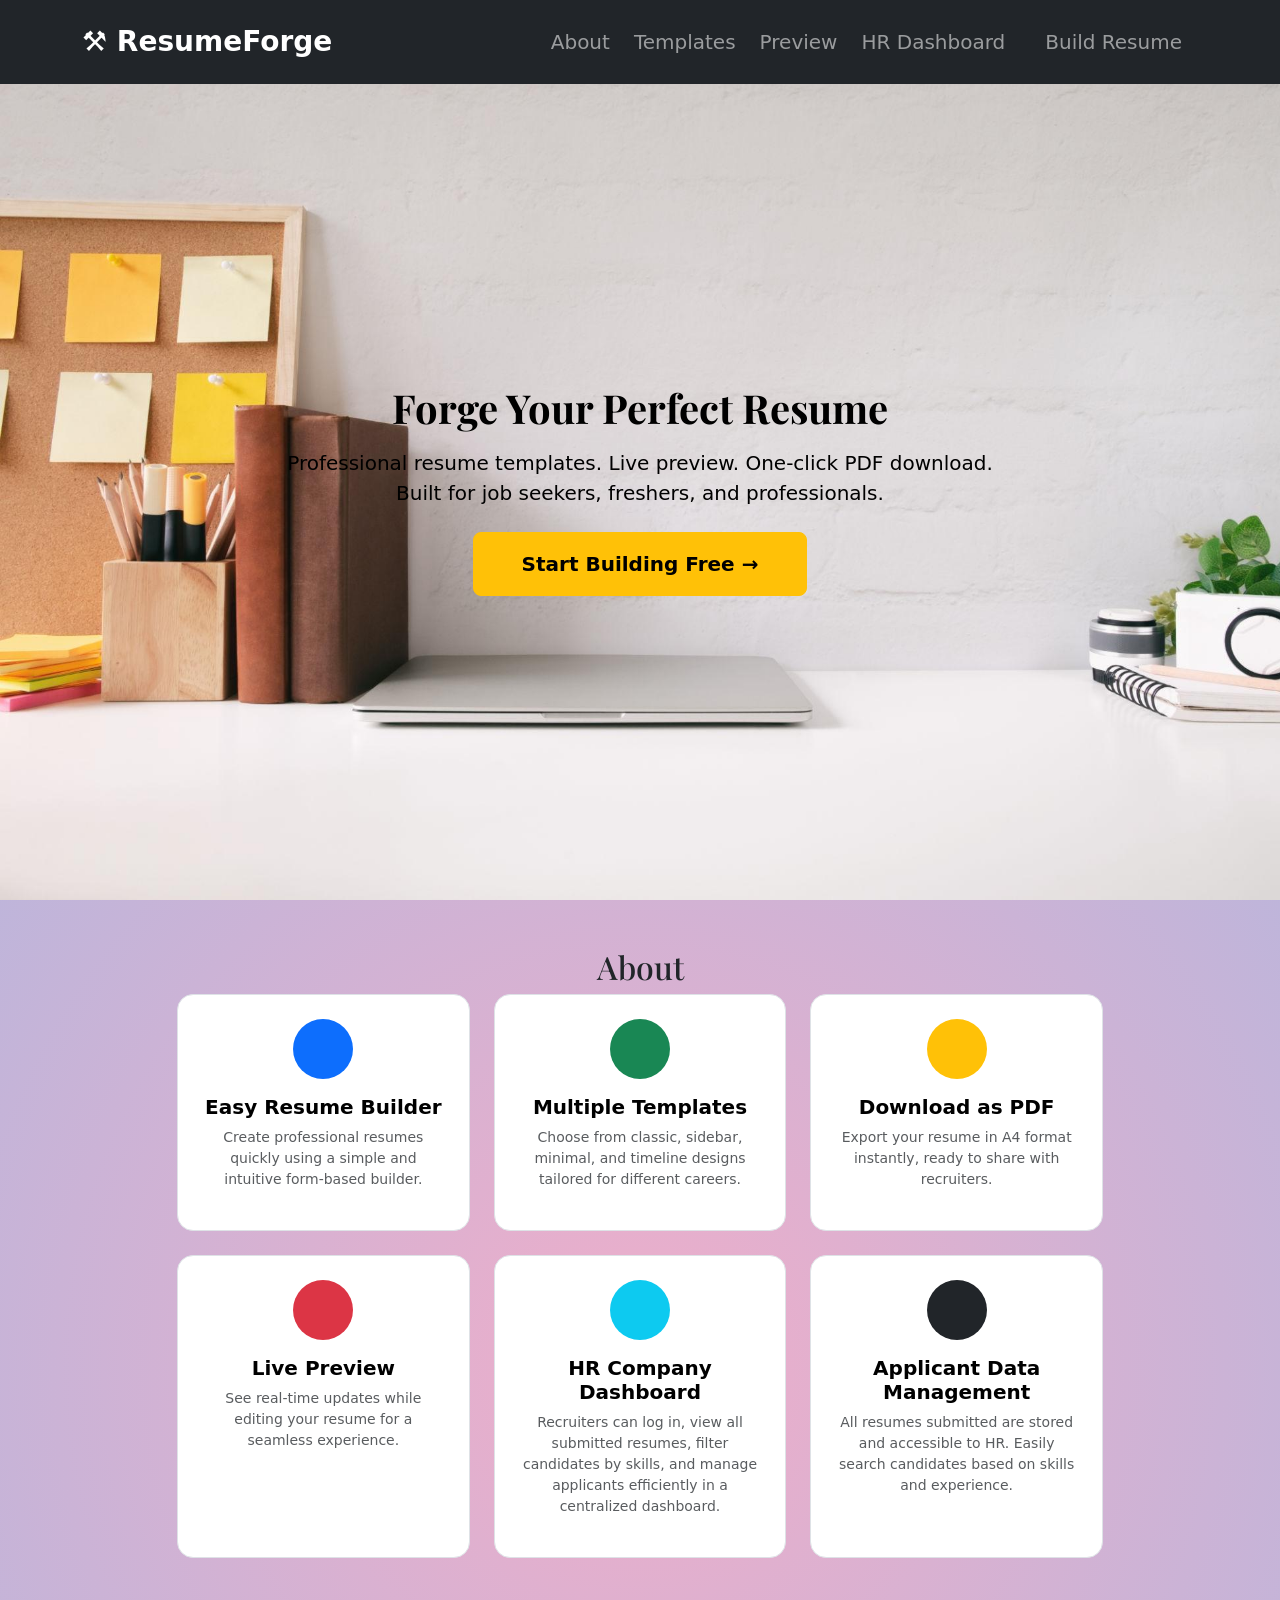
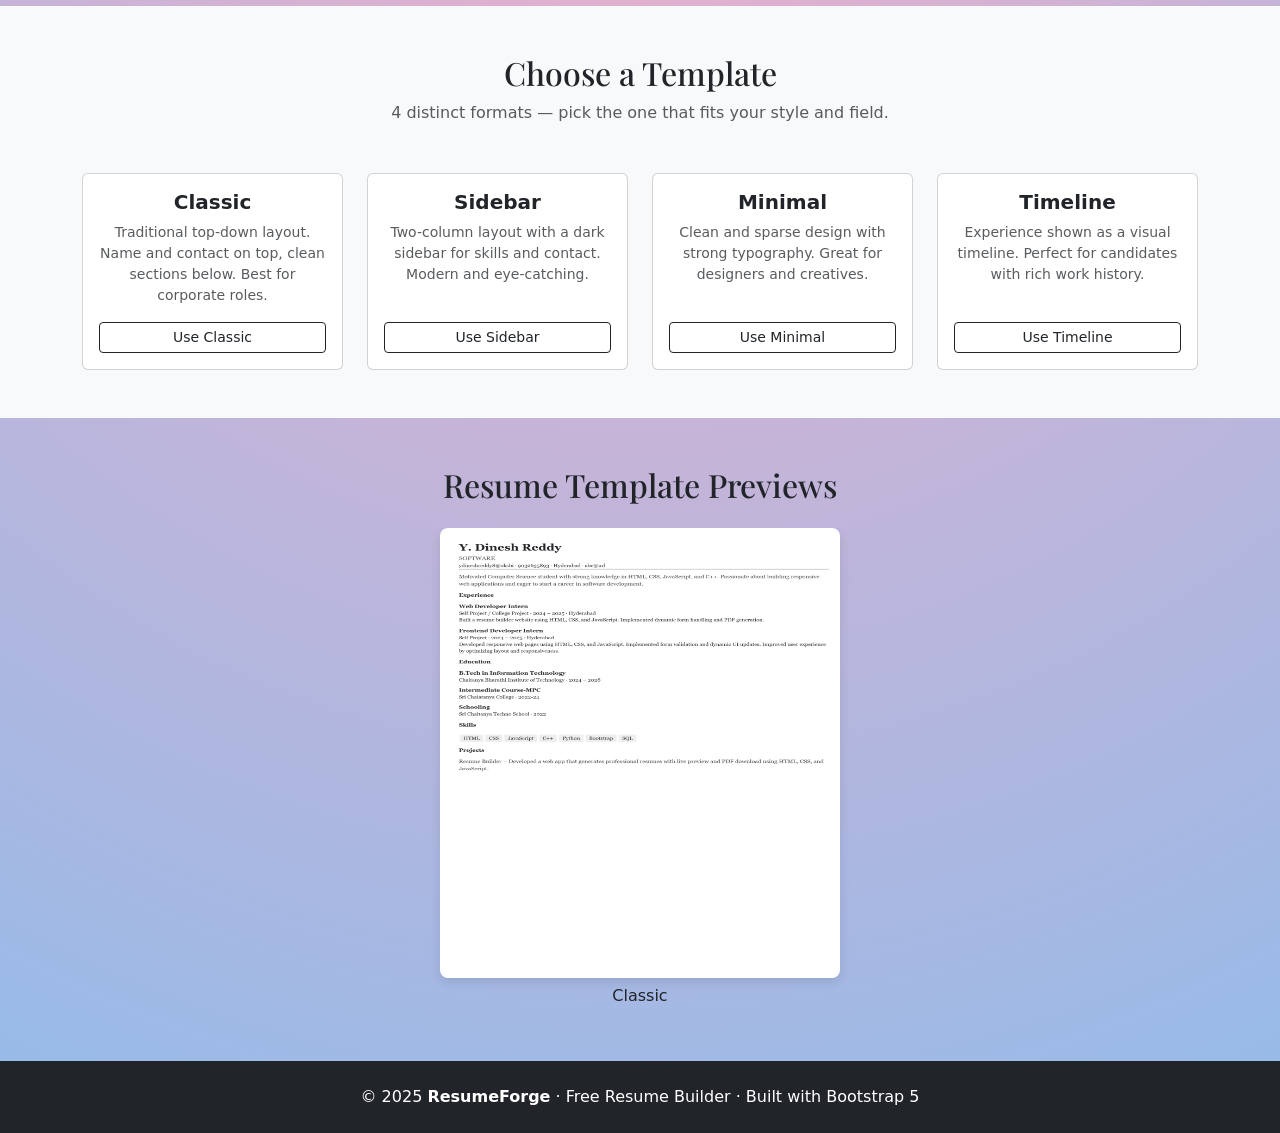
==== commit 4d5d16ee: "lastyd" ====
--- a/index.html
+++ b/index.html
@@ -1,249 +1,268 @@
 <!doctype html>
 <html lang="en">
-  <head>
+
+<head>
     <meta charset="UTF-8" />
     <meta name="viewport" content="width=device-width, initial-scale=1.0" />
     <title>ResumeForge</title>
+    <link href="https://cdn.jsdelivr.net/npm/bootstrap@5.3.0/dist/css/bootstrap.min.css" rel="stylesheet" />
     <link
-      href="https://cdn.jsdelivr.net/npm/bootstrap@5.3.0/dist/css/bootstrap.min.css"
-      rel="stylesheet"
-    />
-    <link
-      href="https://fonts.googleapis.com/css2?family=Playfair+Display:wght@700&family=DM+Sans:wght@400;500&display=swap"
-      rel="stylesheet"
-    />
+        href="https://fonts.googleapis.com/css2?family=Playfair+Display:wght@700&family=DM+Sans:wght@400;500&display=swap"
+        rel="stylesheet" />
     <link href="style.css" rel="stylesheet" />
-  </head>
-  <body>
+</head>
+
+<body class="builder-page">
     <!-- Navbar -->
-    <nav
-      class="navbar navbar-expand-lg navbar-dark fixed-top bg-dark  py-3 "
-      id="mainNav"
-    >
-      <div class="container">
-        <a class="navbar-brand fw-bold fs-3" href="#">⚒ ResumeForge</a>
-        <button
-          class="navbar-toggler"
-          type="button"
-          data-bs-toggle="collapse"
-          data-bs-target="#navMenu"
-        >
-          <span class="navbar-toggler-icon"></span>
-        </button>
-        <div class="collapse navbar-collapse " id="navMenu">
-          <ul class="navbar-nav ms-auto fs-5 gap-2">
-            <li class="nav-item ">
-              <a class="nav-link" href="#about">About</a>
-            </li>
-            <li class="nav-item">
-              <a class="nav-link" href="#templates">Templates</a>
-            </li>
-            <li class="nav-item">
-              <a class="nav-link" href="#howto">How It Works</a>
-            </li>
-            <li class="nav-item">
-              <a
-                class="nav-link btn btn-outline-light px-3 ms-2"
-                href="builder.html"
-                >Build Resume</a
-              >
-            </li>
-          </ul>
-        </div>
-      </div>
+    <nav class="navbar navbar-expand-lg navbar-dark fixed-top bg-dark  py-3 " id="mainNav">
+        <div class="container">
+            <a class="navbar-brand fw-bold fs-3" href="#">⚒ ResumeForge</a>
+            <button class="navbar-toggler" type="button" data-bs-toggle="collapse" data-bs-target="#navMenu">
+                <span class="navbar-toggler-icon"></span>
+            </button>
+            <div class="collapse navbar-collapse " id="navMenu">
+                <ul class="navbar-nav ms-auto fs-5 gap-2">
+                    <li class="nav-item ">
+                        <a class="nav-link" href="#about">About</a>
+                    </li>
+                    <li class="nav-item">
+                        <a class="nav-link" href="#templates">Templates</a>
+                    </li>
+                    <li class="nav-item">
+                        <a class="nav-link" href="#preview">Preview</a>
+                    </li>
+                    <li class="nav-item">
+                        <a class="nav-link" href="login.html">HR Dashboard</a>
+                    </li>
+                    <li class="nav-item">
+                        <a class="nav-link btn btn-outline-light px-3 ms-2" id="hov" href="builder.html">Build
+                            Resume</a>
+                    </li>
+                </ul>
+            </div>
+        </div>
     </nav>
 
     <!-- Hero Section -->
-    <section
-      class="hero d-flex align-items-center text-white text-center text-white min-vh-100"
-      style="background-image: url(download2.jpg); background-size: cover;background-repeat: no-repeat; " >
-      <div class="container">
-        <h1 class="display-3 hero-title">Forge Your Perfect Resume</h1>
-        <p class="lead mt-3 mb-4">
-          Professional resume templates. Live preview. One-click PDF
-          download.<br />Built for job seekers, freshers, and professionals.
-        </p>
-        <a
-          href="builder.html"
-          class="btn btn-warning btn-lg px-5 py-3 fw-semibold"
-          >Start Building Free →</a
-        >
-      </div>
+    <section class="hero d-flex align-items-center text-white text-center text-white min-vh-100"
+        style="background-image: url(download2.jpg); background-size: cover;background-repeat: no-repeat; ">
+        <div class="container">
+            <h1 class="display-3 hero-title">Forge Your Perfect Resume</h1>
+            <p class="lead mt-3 mb-4">
+                Professional resume templates. Live preview. One-click PDF
+                download.<br />Built for job seekers, freshers, and professionals.
+            </p>
+            <a href="builder.html" class="btn btn-warning btn-lg px-5 py-3 fw-semibold">Start Building Free →</a>
+        </div>
     </section>
 
-<div class="container py-5">
-  <div class="row justify-content-center">
-    
-    <div class="col-lg-10">
-      <div class="row g-4 row-cols-1 row-cols-md-2 row-cols-lg-3 text-center">
-
-        <!-- Feature 1 -->
-        <div class="col">
-          <div class="p-4 rounded-4 h-100 feature-card">
-            <div class="d-inline-flex align-items-center justify-content-center bg-primary text-white fs-3 mb-3 rounded-circle feature-icon">
-              <i class="bi bi-file-earmark-text"></i>
-            </div>
-            <h5 class="fw-bold">Easy Resume Builder</h5>
-            <p class="small text-muted">
-              Create professional resumes quickly using a simple and intuitive form-based builder.
-            </p>
-          </div>
-        </div>
-
-        <!-- Feature 2 -->
-        <div class="col">
-          <div class="p-4 rounded-4 h-100 feature-card">
-            <div class="d-inline-flex align-items-center justify-content-center bg-success text-white fs-3 mb-3 rounded-circle feature-icon">
-              <i class="bi bi-layout-text-window"></i>
-            </div>
-            <h5 class="fw-bold">Multiple Templates</h5>
-            <p class="small text-muted">
-              Choose from classic, sidebar, minimal, and timeline designs tailored for different careers.
-            </p>
-          </div>
-        </div>
-
-        <!-- Feature 3 -->
-        <div class="col">
-          <div class="p-4 rounded-4 h-100 feature-card">
-            <div class="d-inline-flex align-items-center justify-content-center bg-warning text-dark fs-3 mb-3 rounded-circle feature-icon">
-              <i class="bi bi-download"></i>
-            </div>
-            <h5 class="fw-bold">Download as PDF</h5>
-            <p class="small text-muted">
-              Export your resume in A4 format instantly, ready to share with recruiters.
-            </p>
-          </div>
-        </div>
-
-        <!-- Feature 4 -->
-        <div class="col">
-          <div class="p-4 rounded-4 h-100 feature-card">
-            <div class="d-inline-flex align-items-center justify-content-center bg-danger text-white fs-3 mb-3 rounded-circle feature-icon">
-              <i class="bi bi-pencil-square"></i>
-            </div>
-            <h5 class="fw-bold">Live Preview</h5>
-            <p class="small text-muted">
-              See real-time updates while editing your resume for a seamless experience.
-            </p>
-          </div>
-        </div>
-
-        <!-- Feature 5 -->
-        <div class="col">
-          <div class="p-4 rounded-4 h-100 feature-card">
-            <div class="d-inline-flex align-items-center justify-content-center bg-info text-white fs-3 mb-3 rounded-circle feature-icon">
-              <i class="bi bi-person-lines-fill"></i>
-            </div>
-            <h5 class="fw-bold">Smart Sections</h5>
-            <p class="small text-muted">
-              Add experience, education, skills, and projects with structured inputs.
-            </p>
-          </div>
-        </div>
-
-        <!-- Feature 6 -->
-        <div class="col">
-          <div class="p-4 rounded-4 h-100 feature-card">
-            <div class="d-inline-flex align-items-center justify-content-center bg-dark text-white fs-3 mb-3 rounded-circle feature-icon">
-              <i class="bi bi-brush"></i>
-            </div>
-            <h5 class="fw-bold">Custom Styling</h5>
-            <p class="small text-muted">
-              Personalize fonts, colors, and layout to match your professional identity.
-            </p>
-          </div>
-        </div>
-
-      </div>
+    <div class="container py-5">
+        <div class="row justify-content-center">
+            <h2 class="section-title text-center">About</h2>
+
+            <div class="col-lg-10">
+                <div class="row g-4 row-cols-1 row-cols-md-2 row-cols-lg-3 text-center">
+
+                    <!-- Feature 1 -->
+                    <div class="col">
+                        <div class="p-4 rounded-4 h-100 feature-card">
+                            <div
+                                class="d-inline-flex align-items-center justify-content-center bg-primary text-white fs-3 mb-3 rounded-circle feature-icon">
+                                <i class="bi bi-file-earmark-text"></i>
+                            </div>
+                            <h5 class="fw-bold">Easy Resume Builder</h5>
+                            <p class="small text-muted">
+                                Create professional resumes quickly using a simple and intuitive form-based builder.
+                            </p>
+                        </div>
+                    </div>
+
+                    <!-- Feature 2 -->
+                    <div class="col">
+                        <div class="p-4 rounded-4 h-100 feature-card">
+                            <div
+                                class="d-inline-flex align-items-center justify-content-center bg-success text-white fs-3 mb-3 rounded-circle feature-icon">
+                                <i class="bi bi-layout-text-window"></i>
+                            </div>
+                            <h5 class="fw-bold">Multiple Templates</h5>
+                            <p class="small text-muted">
+                                Choose from classic, sidebar, minimal, and timeline designs tailored for different
+                                careers.
+                            </p>
+                        </div>
+                    </div>
+
+                    <!-- Feature 3 -->
+                    <div class="col">
+                        <div class="p-4 rounded-4 h-100 feature-card">
+                            <div
+                                class="d-inline-flex align-items-center justify-content-center bg-warning text-dark fs-3 mb-3 rounded-circle feature-icon">
+                                <i class="bi bi-download"></i>
+                            </div>
+                            <h5 class="fw-bold">Download as PDF</h5>
+                            <p class="small text-muted">
+                                Export your resume in A4 format instantly, ready to share with recruiters.
+                            </p>
+                        </div>
+                    </div>
+
+                    <!-- Feature 4 -->
+                    <div class="col">
+                        <div class="p-4 rounded-4 h-100 feature-card">
+                            <div
+                                class="d-inline-flex align-items-center justify-content-center bg-danger text-white fs-3 mb-3 rounded-circle feature-icon">
+                                <i class="bi bi-pencil-square"></i>
+                            </div>
+                            <h5 class="fw-bold">Live Preview</h5>
+                            <p class="small text-muted">
+                                See real-time updates while editing your resume for a seamless experience.
+                            </p>
+                        </div>
+                    </div>
+
+                    <!-- Feature 5 -->
+                    <div class="col">
+                        <div class="p-4 rounded-4 h-100 feature-card">
+                            <div
+                                class="d-inline-flex align-items-center justify-content-center bg-info text-white fs-3 mb-3 rounded-circle feature-icon">
+                                <i class="bi bi-person-lines-fill"></i>
+                            </div>
+                            <h5 class="fw-bold">HR Company Dashboard</h5>
+                            <p class="small text-muted">
+                                Recruiters can log in, view all submitted resumes, filter candidates by skills,
+                                and manage applicants efficiently in a centralized dashboard. </p>
+                        </div>
+                    </div>
+
+                    <!-- Feature 6 -->
+                    <div class="col">
+                        <div class="p-4 rounded-4 h-100 feature-card">
+                            <div
+                                class="d-inline-flex align-items-center justify-content-center bg-dark text-white fs-3 mb-3 rounded-circle feature-icon">
+                                <i class="bi bi-brush"></i>
+                            </div>
+                            <h5 class="fw-bold">Applicant Data Management</h5>
+                            <p class="small text-muted">
+                                All resumes submitted are stored and accessible to HR.
+                                Easily search candidates based on skills and experience. </p>
+                        </div>
+                    </div>
+
+                </div>
+            </div>
+
+        </div>
     </div>
-
-  </div>
-</div>
     <!-- Templates Section -->
     <section class="py-5 bg-light" id="templates">
-      <div class="container">
-        <h2 class="section-title text-center">Choose a Template</h2>
-        <p class="text-center text-muted mb-5">
-          4 distinct formats — pick the one that fits your style and field.
-        </p>
-        <div class="row g-4">
-          <!-- Template 1: Classic -->
-          <div class="col-sm-6 col-lg-3">
-            <div class="template-card card h-100 text-center p-3">
-              <h5 class="fw-bold">Classic</h5>
-              <p class="text-muted small">
-                Traditional top-down layout. Name and contact on top, clean
-                sections below. Best for corporate roles.
-              </p>
-              <a
-                href="builder.html?template=classic"
-                class="btn btn-outline-dark btn-sm mt-auto"
-                >Use Classic</a
-              >
-            </div>
-          </div>
-
-          <!-- Template 2: Sidebar -->
-          <div class="col-sm-6 col-lg-3">
-            <div class="template-card card h-100 text-center p-3">
-              <h5 class="fw-bold">Sidebar</h5>
-              <p class="text-muted small">
-                Two-column layout with a dark sidebar for skills and contact.
-                Modern and eye-catching.
-              </p>
-              <a
-                href="builder.html?template=sidebar"
-                class="btn btn-outline-dark btn-sm mt-auto"
-                >Use Sidebar</a
-              >
-            </div>
-          </div>
-
-          <!-- Template 3: Minimal -->
-          <div class="col-sm-6 col-lg-3">
-            <div class="template-card card h-100 text-center p-3">
-              <h5 class="fw-bold">Minimal</h5>
-              <p class="text-muted small">
-                Clean and sparse design with strong typography. Great for
-                designers and creatives.
-              </p>
-              <a
-                href="builder.html?template=minimal"
-                class="btn btn-outline-dark btn-sm mt-auto"
-                >Use Minimal</a
-              >
-            </div>
-          </div>
-
-          <!-- Template 4: Timeline -->
-          <div class="col-sm-6 col-lg-3">
-            <div class="template-card card h-100 text-center p-3">
-              <h5 class="fw-bold">Timeline</h5>
-              <p class="text-muted small">
-                Experience shown as a visual timeline. Perfect for candidates
-                with rich work history.
-              </p>
-              <a
-                href="builder.html?template=timeline"
-                class="btn btn-outline-dark btn-sm mt-auto"
-                >Use Timeline</a
-              >
-            </div>
-          </div>
-        </div>
-      </div>
+        <div class="container">
+            <h2 class="section-title text-center">Choose a Template</h2>
+            <p class="text-center text-muted mb-5">
+                4 distinct formats — pick the one that fits your style and field.
+            </p>
+            <div class="row g-4">
+                <!-- Template 1: Classic -->
+                <div class="col-sm-6 col-lg-3">
+                    <div class="template-card card h-100 text-center p-3">
+                        <h5 class="fw-bold">Classic</h5>
+                        <p class="text-muted small">
+                            Traditional top-down layout. Name and contact on top, clean
+                            sections below. Best for corporate roles.
+                        </p>
+                        <a href="builder.html?template=classic" class="btn btn-outline-dark btn-sm mt-auto">Use
+                            Classic</a>
+                    </div>
+                </div>
+
+                <!-- Template 2: Sidebar -->
+                <div class="col-sm-6 col-lg-3">
+                    <div class="template-card card h-100 text-center p-3">
+                        <h5 class="fw-bold">Sidebar</h5>
+                        <p class="text-muted small">
+                            Two-column layout with a dark sidebar for skills and contact.
+                            Modern and eye-catching.
+                        </p>
+                        <a href="builder.html?template=sidebar" class="btn btn-outline-dark btn-sm mt-auto">Use
+                            Sidebar</a>
+                    </div>
+                </div>
+
+                <!-- Template 3: Minimal -->
+                <div class="col-sm-6 col-lg-3">
+                    <div class="template-card card h-100 text-center p-3">
+                        <h5 class="fw-bold">Minimal</h5>
+                        <p class="text-muted small">
+                            Clean and sparse design with strong typography. Great for
+                            designers and creatives.
+                        </p>
+                        <a href="builder.html?template=minimal" class="btn btn-outline-dark btn-sm mt-auto">Use
+                            Minimal</a>
+                    </div>
+                </div>
+
+                <!-- Template 4: Timeline -->
+                <div class="col-sm-6 col-lg-3">
+                    <div class="template-card card h-100 text-center p-3">
+                        <h5 class="fw-bold">Timeline</h5>
+                        <p class="text-muted small">
+                            Experience shown as a visual timeline. Perfect for candidates
+                            with rich work history.
+                        </p>
+                        <a href="builder.html?template=timeline" class="btn btn-outline-dark btn-sm mt-auto">Use
+                            Timeline</a>
+                    </div>
+                </div>
+            </div>
+        </div>
+    </section>
+
+
+    <!-- Templates Carousel -->
+    <section class="py-5" id="preview">
+        <div class="container text-center">
+
+            <h2 class="section-title">Resume Template Previews </h2>
+
+            <div id="carouselExampleSlidesOnly" class="carousel slide mt-4" data-bs-ride="carousel"
+                data-bs-interval="2000">
+
+                <div class="carousel-inner">
+
+                    <div class="carousel-item active">
+                        <img src="imagesclassic.png" class="template" alt="Classic">
+                        <h6 class="mt-2">Classic</h6>
+                    </div>
+
+                    <div class="carousel-item">
+                        <img src="imagessidebar.png" class="template" alt="Sidebar">
+                        <h6 class="mt-2">Sidebar</h6>
+                    </div>
+
+                    <div class="carousel-item">
+                        <img src="imagesminimal.png" class="template" alt="Minimal">
+                        <h6 class="mt-2">Minimal</h6>
+                    </div>
+
+                    <div class="carousel-item">
+                        <img src="imagestimeline.png" class="template" alt="Timeline">
+                        <h6 class="mt-2">Timeline</h6>
+                    </div>
+
+                </div>
+            </div>
+        </div>
     </section>
 
     <!-- Footer -->
     <footer class="bg-dark text-white text-center py-4">
-      <p class="mb-0">
-        © 2025 <strong>ResumeForge</strong> · Free Resume Builder · Built with
-        Bootstrap 5
-      </p>
+        <p class="mb-0">
+            © 2025 <strong>ResumeForge</strong> · Free Resume Builder · Built with
+            Bootstrap 5
+        </p>
     </footer>
 
     <script src="https://cdn.jsdelivr.net/npm/bootstrap@5.3.0/dist/js/bootstrap.bundle.min.js"></script>
     <script src="script.js"></script>
-  </body>
-</html>
+</body>
+
+</html>
--- a/style.css
+++ b/style.css
@@ -1,131 +1,175 @@
 .section-title {
-  font-family: "Playfair Display", serif;
+    font-family: "Playfair Display", serif;
 }
+
 #mainNav {
-  backdrop-filter: blur(6px);
+    backdrop-filter: blur(6px);
 }
+
+.builder-page {
+    background: radial-gradient(circle, rgba(238, 174, 202, 1) 0%, rgba(148, 187, 233, 1) 100%);
+}
+
+#hov:hover {
+    color: black;
+    cursor: pointer;
+    background-color: antiquewhite;
+}
+
+
 .hero {
-  padding-top: 80px;
+    padding-top: 80px;
 }
+
 .hero-title {
-  font-family: "Playfair Display", serif;
+    font-family: "Playfair Display", serif;
 }
+
 .form-panel {
-  max-height: calc(100vh - 80px);
+    max-height: calc(100vh - 80px);
 }
+
 .preview-wrapper {
-  top: 70px;
+    top: 70px;
 }
+
 .resume-preview-box {
-  min-height: 842px;
-  transform-origin: top left;
+    min-height: 842px;
+    transform-origin: top left;
 }
+
 .tpl-classic {
-  font-family: Georgia, serif;
+    font-family: Georgia, serif;
 }
+
 .tpl-classic .r-title {
-  font-size: 14px;
+    font-size: 14px;
 }
+
 .tpl-classic .r-section-head {
-  letter-spacing: 1.5px;
+    letter-spacing: 1.5px;
 }
+
 .tpl-sidebar {
-  min-height: 842px;
-  font-family: "DM Sans", sans-serif;
-  font-size: 12px;
+    min-height: 842px;
+    font-family: "DM Sans", sans-serif;
+    font-size: 12px;
 }
+
 .tpl-sidebar .r-sidebar {
-  width: 200px;
+    width: 200px;
 }
+
 .tpl-sidebar .r-sidebar .r-section-head {
-  font-size: 10px;
-  letter-spacing: 1px;
+    font-size: 10px;
+    letter-spacing: 1px;
 }
+
 .tpl-sidebar .r-sidebar p,
 .tpl-sidebar .r-sidebar li {
-  font-size: 11px;
-  color: #bdc3c7;
+    font-size: 11px;
+    color: #bdc3c7;
 }
+
 .tpl-sidebar .r-main .r-section-head {
-  letter-spacing: 1px;
+    letter-spacing: 1px;
 }
+
 .tpl-minimal {
-  font-family: "DM Sans", sans-serif;
+    font-family: "DM Sans", sans-serif;
 }
+
 .tpl-minimal .r-name {
-  letter-spacing: -1px;
+    letter-spacing: -1px;
 }
+
 .tpl-minimal .r-section-head {
-  letter-spacing: 3px;
+    letter-spacing: 3px;
 }
+
 .tpl-timeline {
-  font-family: "DM Sans", sans-serif;
+    font-family: "DM Sans", sans-serif;
 }
+
 .tpl-timeline .r-section-head {
-  letter-spacing: 1.5px;
+    letter-spacing: 1.5px;
 }
+
 .tpl-timeline .tl-dot {
-  width: 10px;
-  height: 10px;
-  z-index: 1;
+    width: 10px;
+    height: 10px;
+    z-index: 1;
 }
+
 .tpl-timeline .tl-line {
-  left: 4px;
-  top: 14px;
-  bottom: -12px;
-  width: 2px;
+    left: 4px;
+    top: 14px;
+    bottom: -12px;
+    width: 2px;
 }
+
 @media (max-width: 991px) {
-  .resume-preview-box {
-    transform: scale(0.65);
-    transform-origin: top left;
-    width: 154%;
-  }
-  .preview-wrapper {
-    overflow: hidden;
-  }
+    .resume-preview-box {
+        transform: scale(0.65);
+        transform-origin: top left;
+        width: 154%;
+    }
+
+    .preview-wrapper {
+        overflow: hidden;
+    }
 }
+
 @media (max-width: 576px) {
-  .resume-preview-box {
-    transform: scale(0.42);
-    transform-origin: top left;
-    width: 238%;
-  }
+    .resume-preview-box {
+        transform: scale(0.42);
+        transform-origin: top left;
+        width: 238%;
+    }
 }
+
 .feature-card {
-  background: #ffffff;
-  color: #000;
-  transition: all 0.4s ease;
-  border: 1px solid #dee2e6;
+    background: #ffffff;
+    color: #000;
+    transition: all 0.4s ease;
+    border: 1px solid #dee2e6;
 }
 
 .feature-card:hover {
-  background: linear-gradient(
-    90deg,
-    rgba(42, 123, 155, 1) 0%,
-    rgba(87, 199, 133, 1) 50%,
-    rgba(237, 221, 83, 1) 100%
-  );
-  color: #fff;
-  transform: translateY(-6px);
-  box-shadow: 0 10px 25px rgba(0, 0, 0, 0.2);
+    background: linear-gradient(90deg,
+            rgba(42, 123, 155, 1) 0%,
+            rgba(87, 199, 133, 1) 50%,
+            rgba(237, 221, 83, 1) 100%);
+    color: #fff;
+    transform: translateY(-6px);
+    box-shadow: 0 10px 25px rgba(0, 0, 0, 0.2);
 }
 
 .feature-card:hover p,
 .feature-card:hover h5 {
-  color: #fff;
+    color: #fff;
 }
 
 .feature-icon {
-  width: 60px;
-  height: 60px;
+    width: 60px;
+    height: 60px;
 }
 
 .hero-title {
-  font-size: 2.5rem;
-  font-weight: bold;
-  color: black;
+    font-size: 2.5rem;
+    font-weight: bold;
+    color: black;
 }
+
 .lead {
-  color: black;
+    color: black;
 }
+
+.template {
+    width: 400px;
+    /* small preview size */
+    height: 450px;
+    /* keep aspect ratio */
+    border-radius: 8px;
+    box-shadow: 0 4px 12px rgba(0, 0, 0, 0.1);
+}
